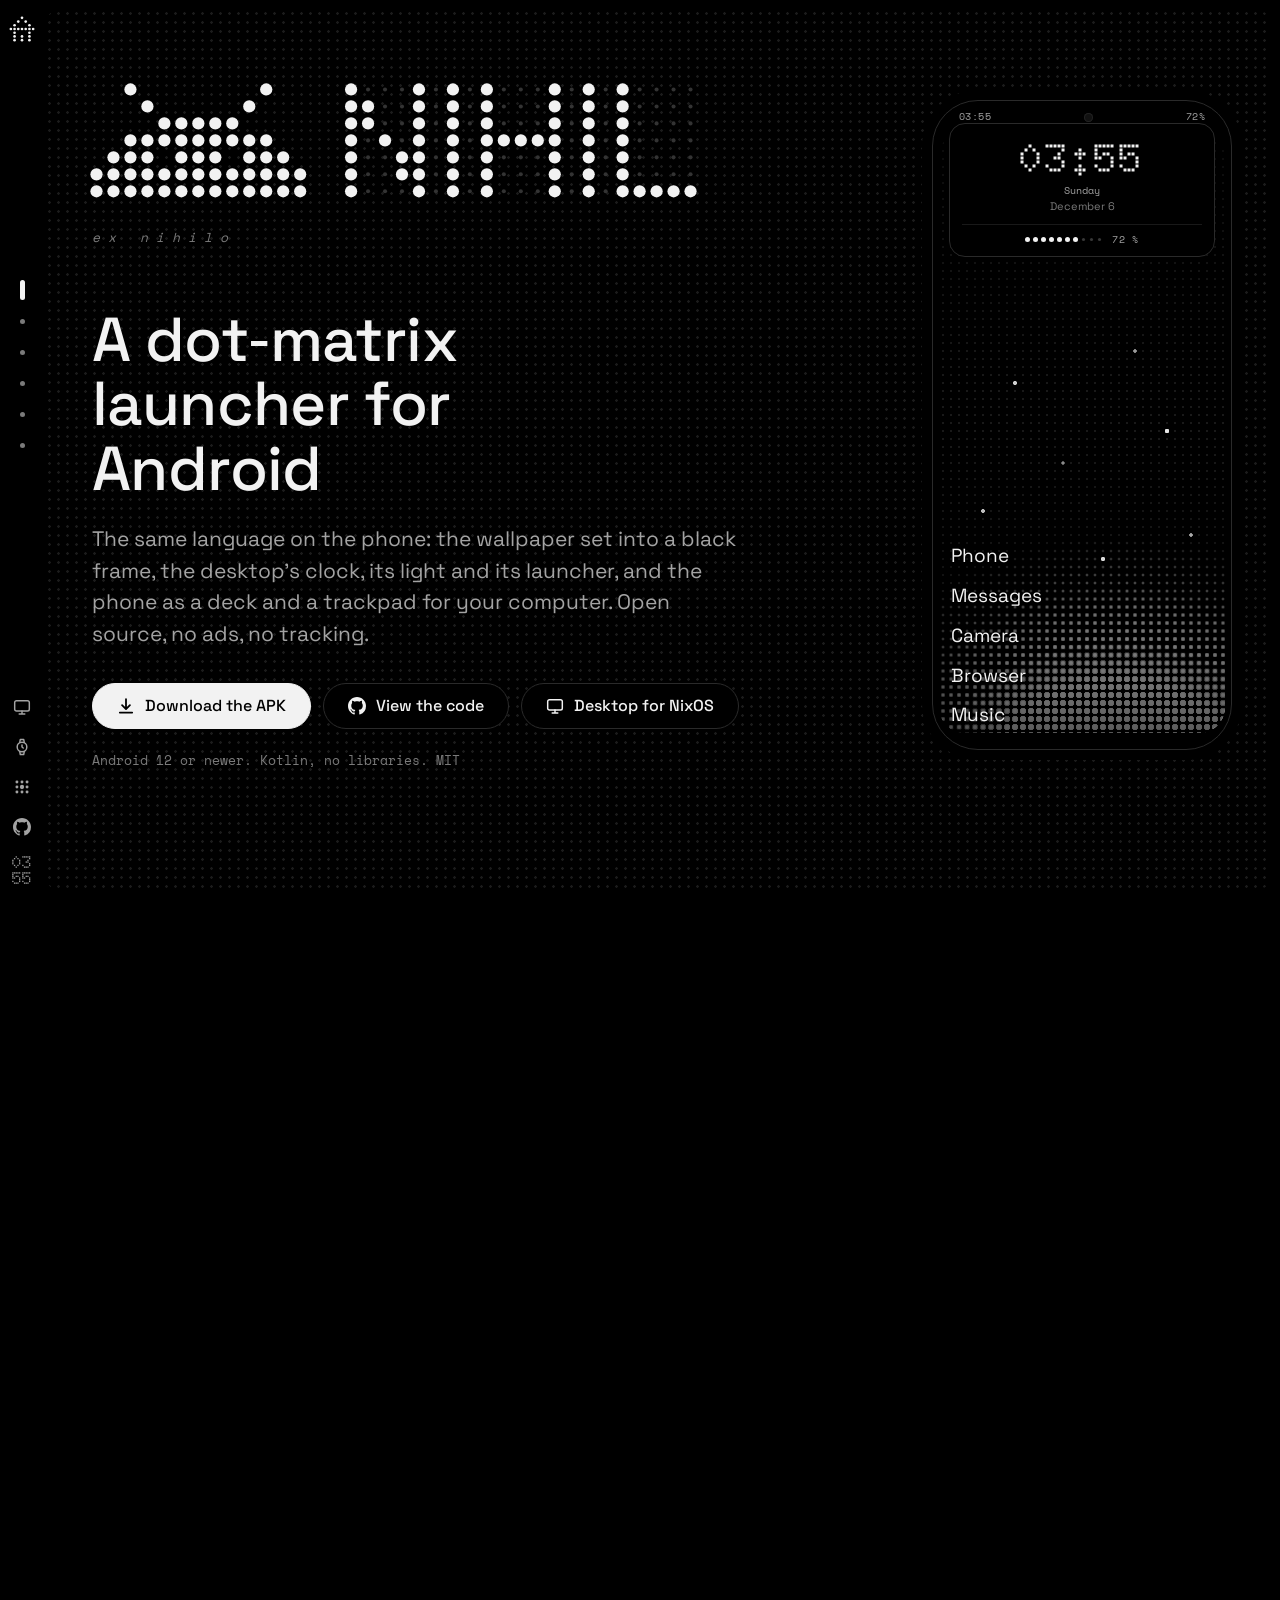
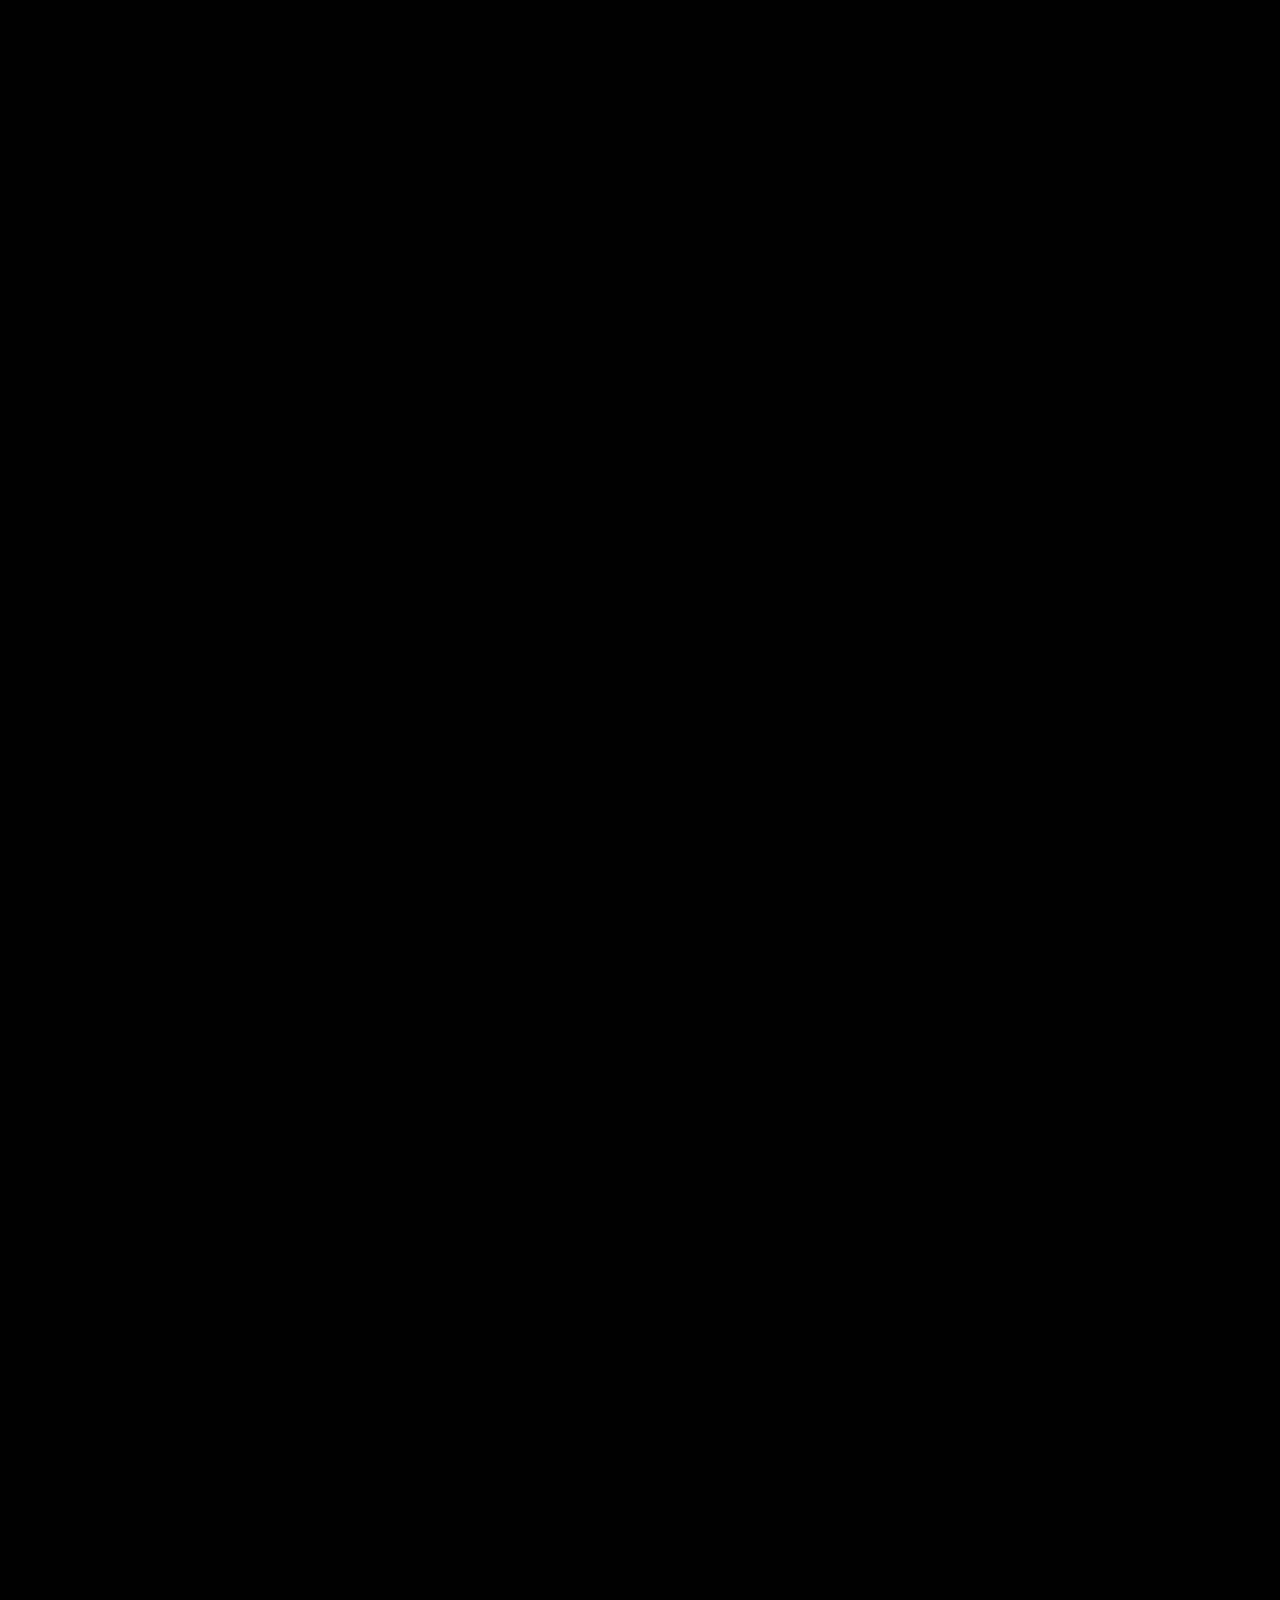
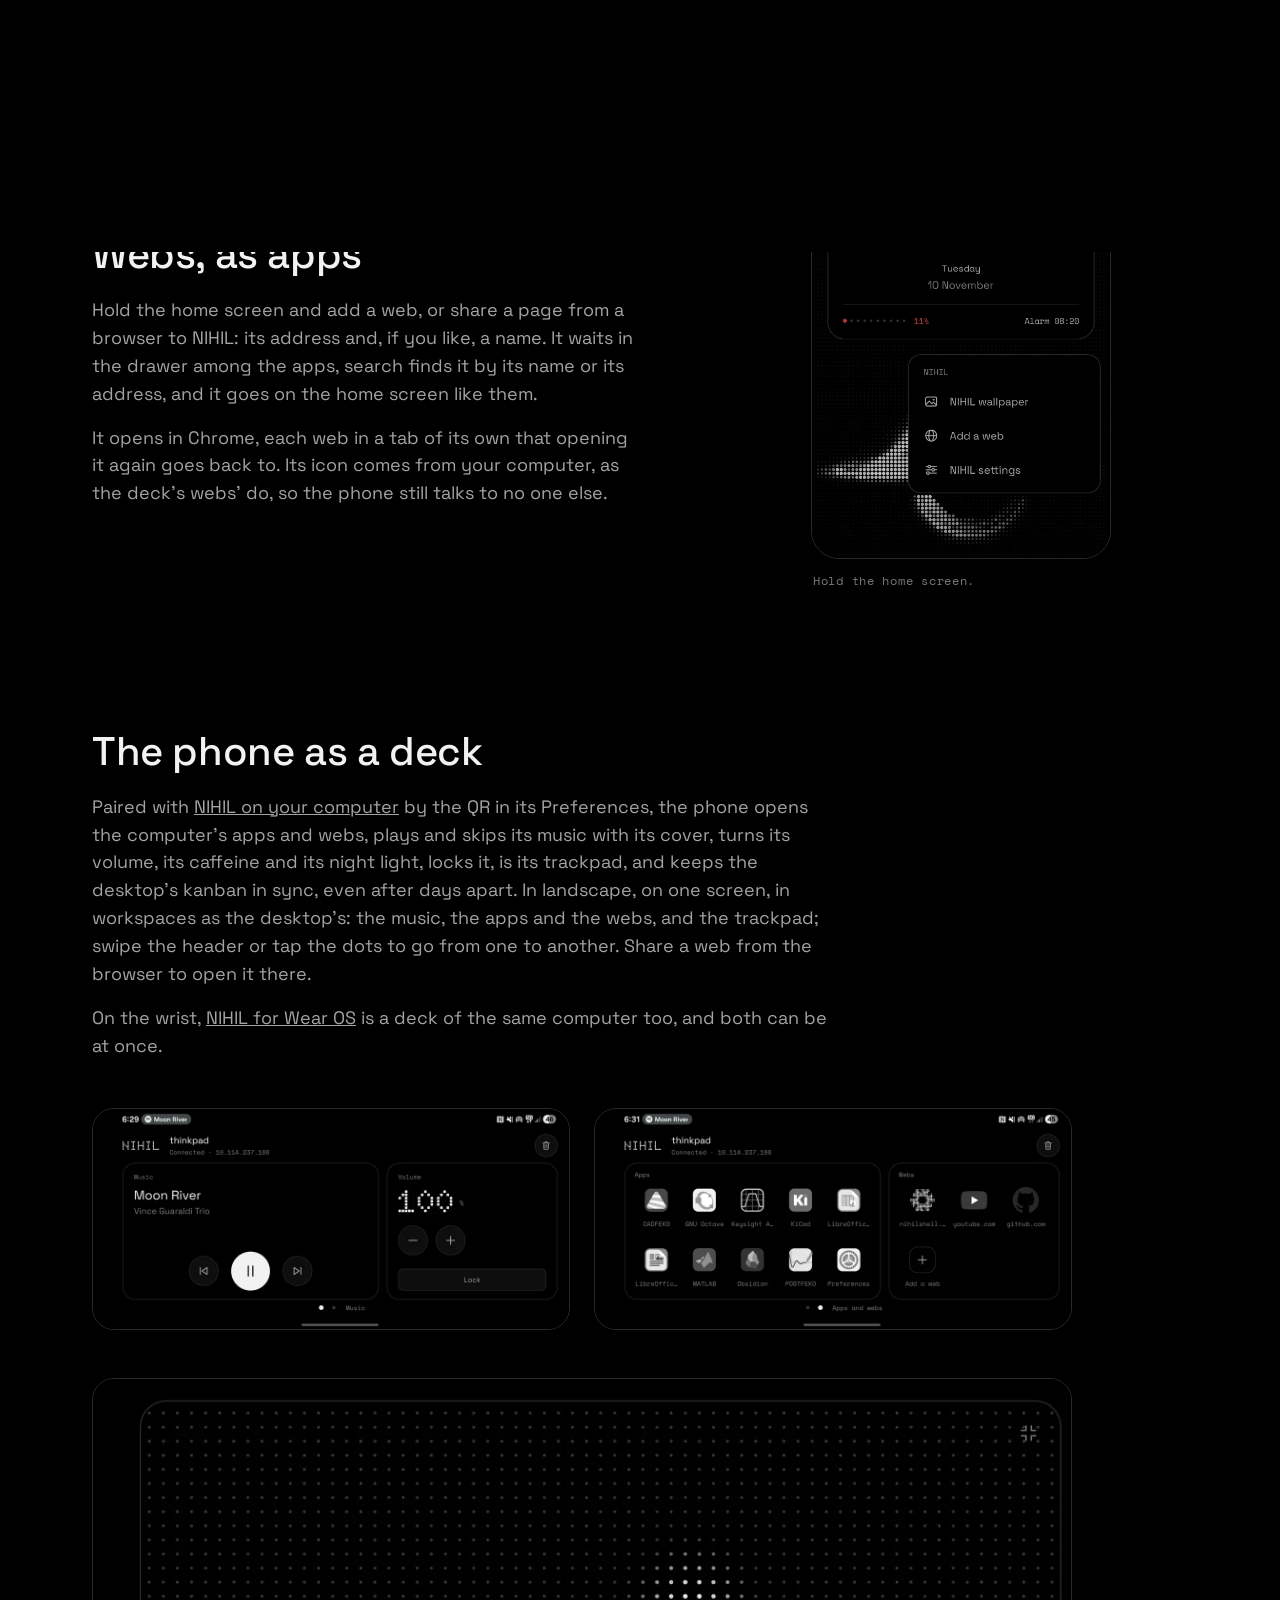
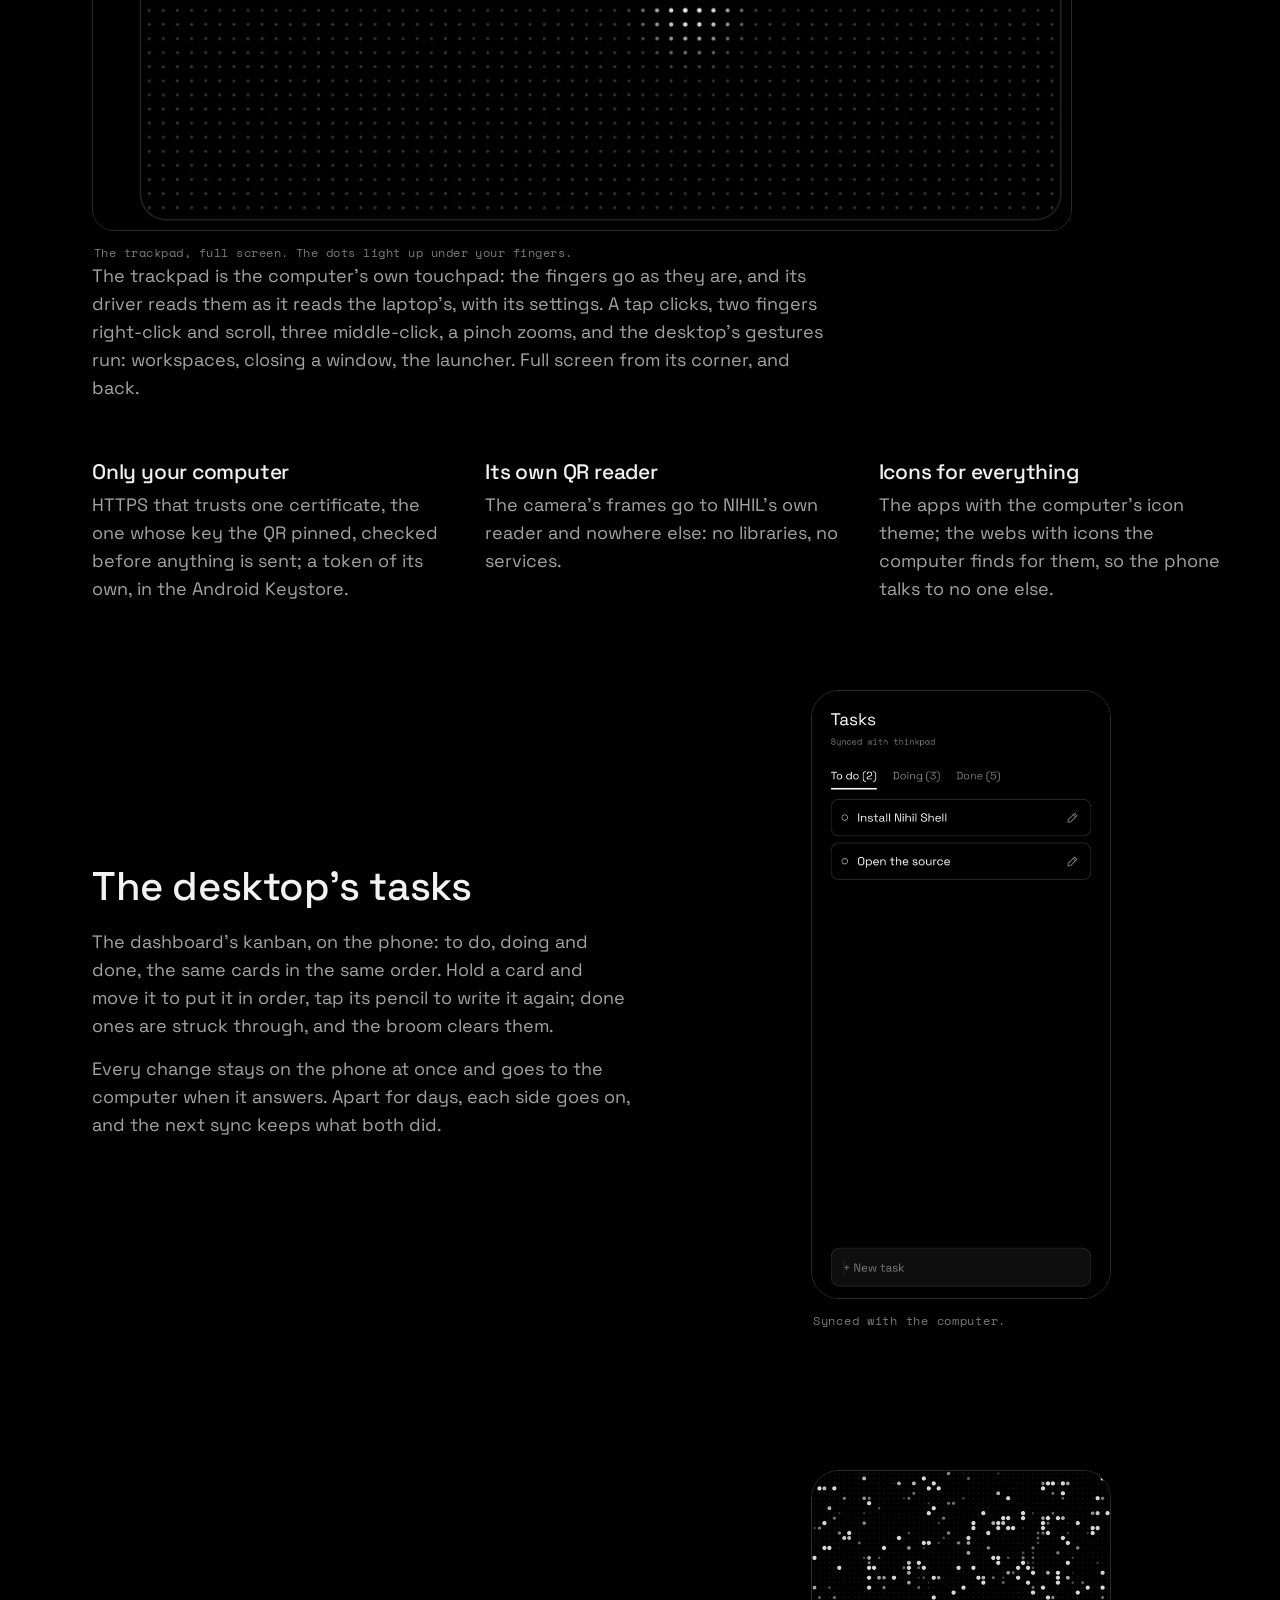
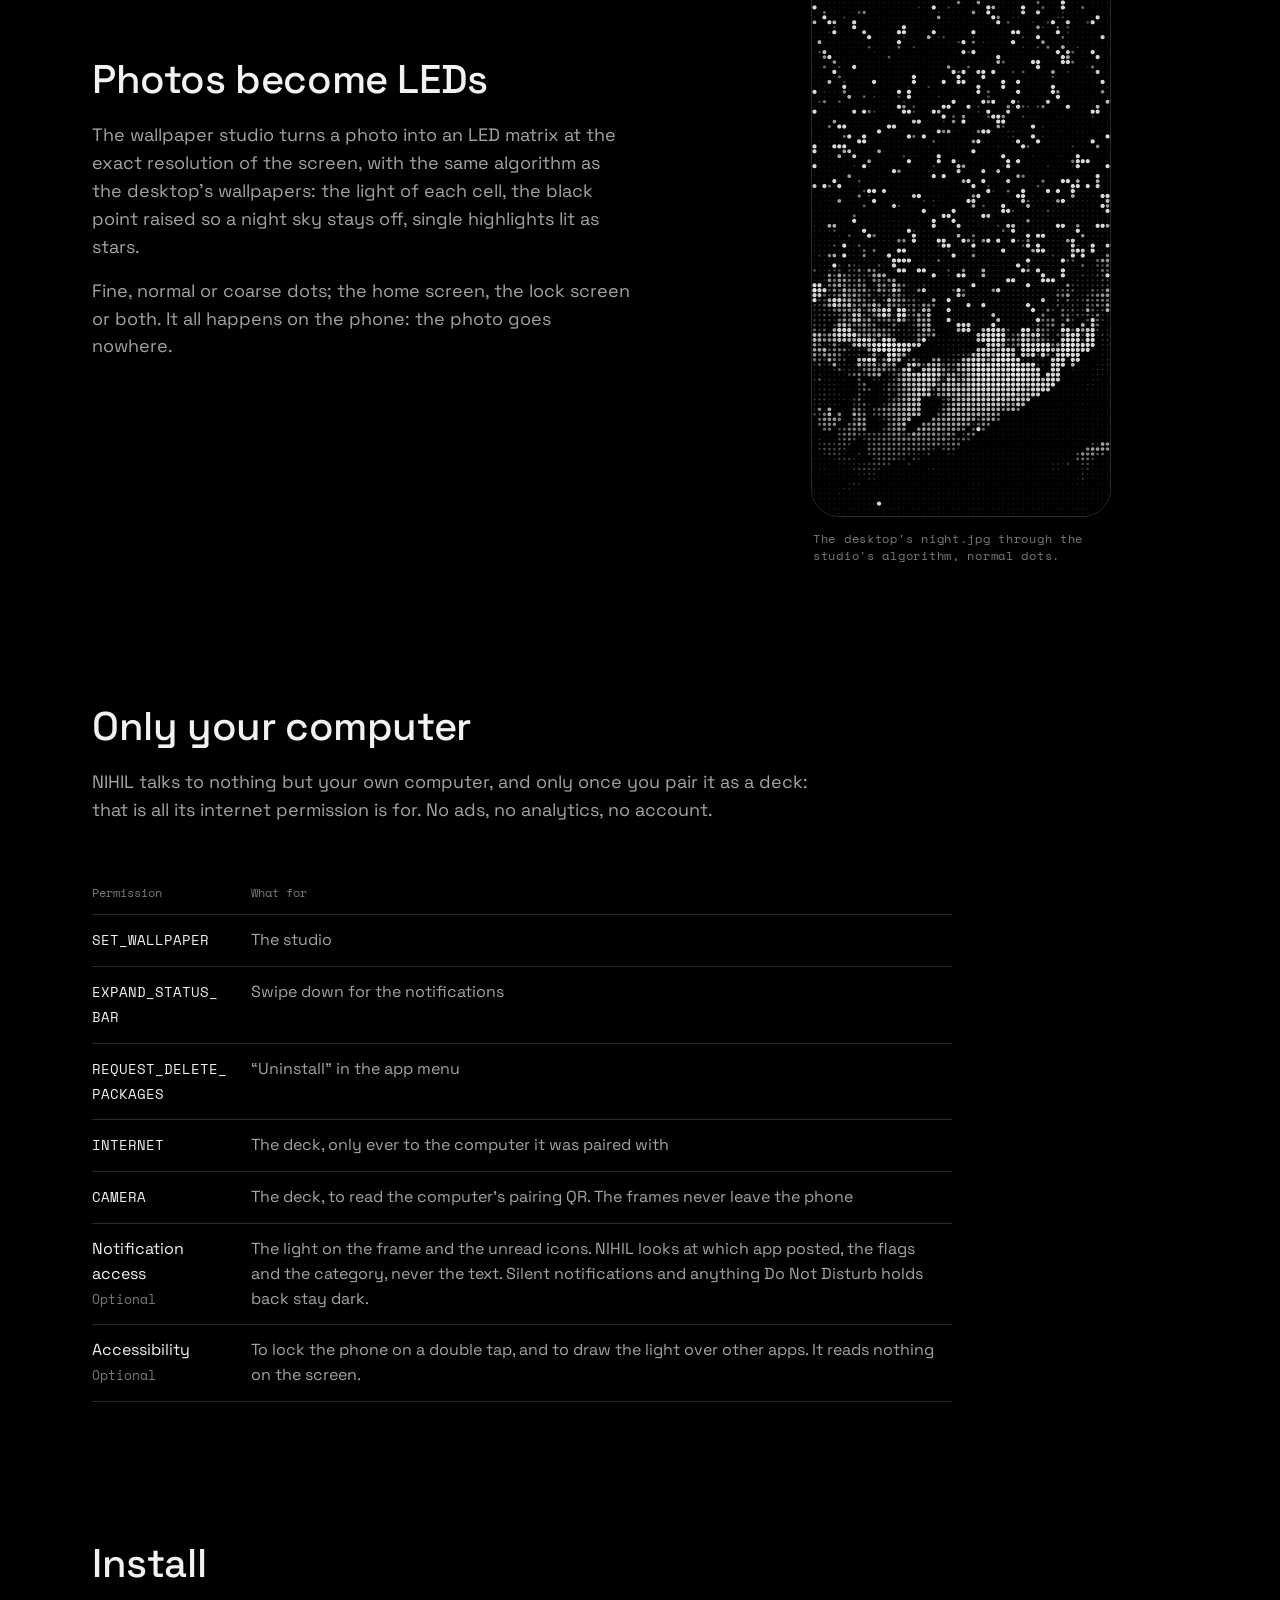
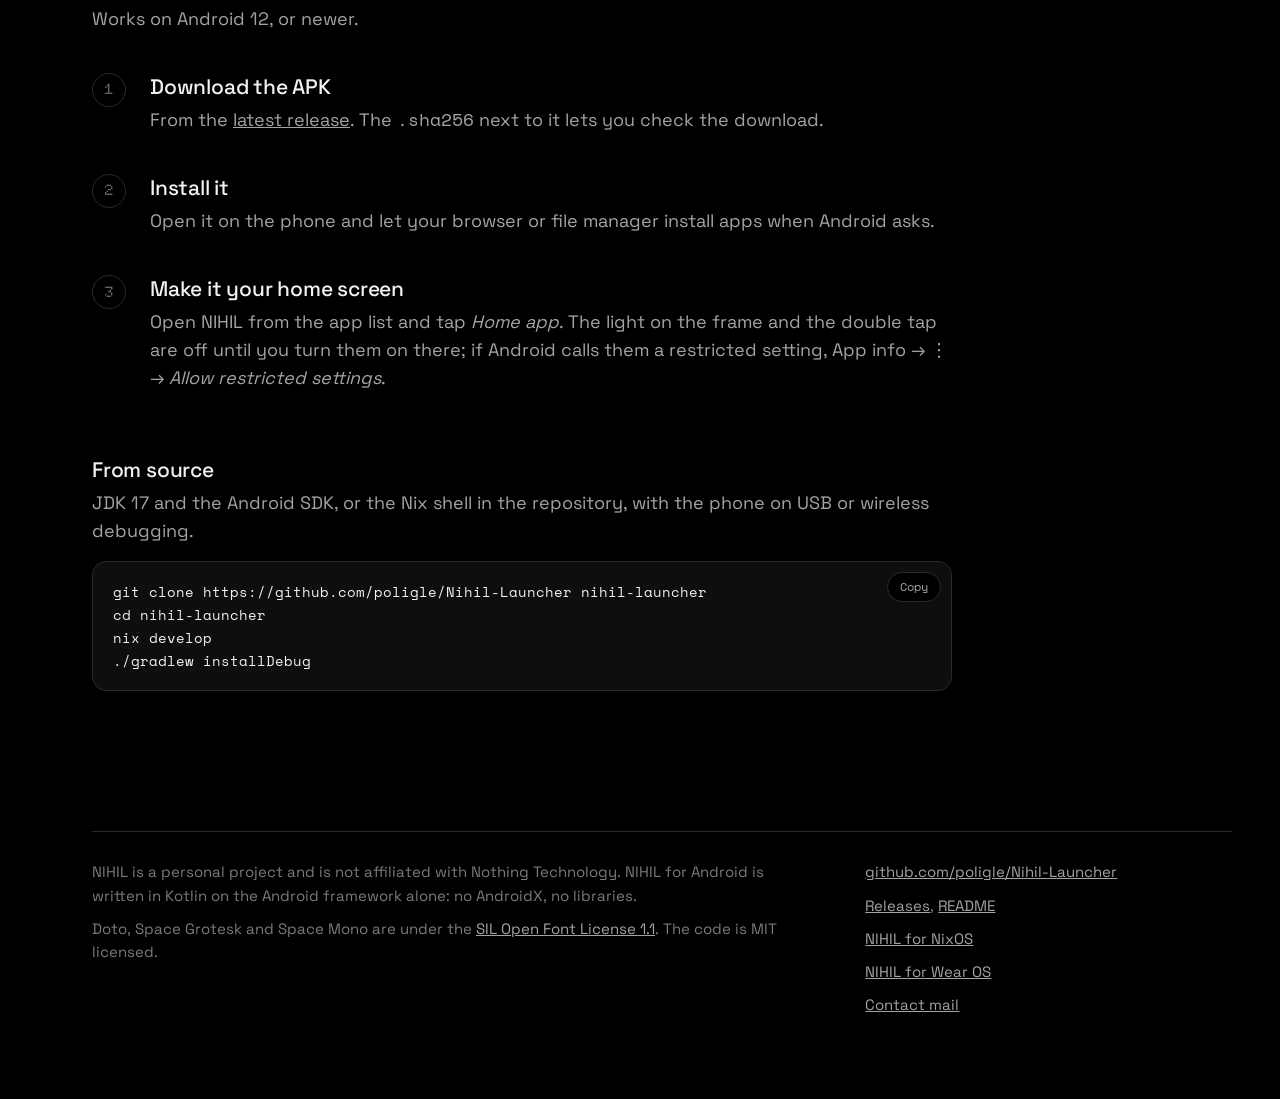
==== docs/android/index.html @ bf8c052a "Nihil wear update" ====
<!doctype html>
<html lang="en">
<head>
<meta charset="utf-8">
<meta name="viewport" content="width=device-width, initial-scale=1">
<title>NIHIL Launcher</title>
<meta name="description" content="The NIHIL language on the phone: the wallpaper set into a black frame, a clock made of LEDs, a drawer that grows out of the frame, and the phone as a deck and a trackpad for your computer. Open source, no ads, no tracking.">
<meta name="theme-color" content="#000000">
<meta name="color-scheme" content="dark">
<link rel="canonical" href="https://nihilshell.com/android/">
<link rel="icon" href="favicon.ico" sizes="48x48">
<link rel="icon" href="icon.svg" type="image/svg+xml">
<link rel="apple-touch-icon" href="apple-touch-icon.png">
<meta property="og:type" content="website">
<meta property="og:title" content="NIHIL for Android">
<meta property="og:description" content="A monochrome, dot-matrix launcher for Android.">
<meta property="og:url" content="https://nihilshell.com/android/">
<meta property="og:image" content="https://nihilshell.com/assets/og-android.png">
<meta property="og:image:width" content="1280">
<meta property="og:image:height" content="640">
<meta name="twitter:card" content="summary_large_image">
<link rel="preload" href="../assets/fonts/space-grotesk.woff" as="font" type="font/woff" crossorigin>
<style>
@font-face { font-family: "Space Grotesk"; src: url("../assets/fonts/space-grotesk.woff") format("woff"); font-weight: 300 700; font-display: swap; }
@font-face { font-family: "Space Mono"; src: url("../assets/fonts/space-mono-400.woff") format("woff"); font-weight: 400; font-display: swap; }
@font-face { font-family: "Space Mono"; src: url("../assets/fonts/space-mono-700.woff") format("woff"); font-weight: 700; font-display: swap; }
@font-face { font-family: "Doto"; src: url("../assets/fonts/doto-700.woff") format("woff"); font-weight: 700; font-display: swap; }

/* NIHIL tokens: the same as the desktop page */
:root {
  --void: #000000;
  --surface: #0E0E0E;
  --raised: #1A1A1A;
  --line: #2A2A2A;
  --off: #333333;
  --muted: #7A7A7A;
  --dim: #A3A3A3;
  --ink: #F2F2F2;
  --signal: #D71921;

  --sans: "Space Grotesk", system-ui, sans-serif;
  --mono: "Space Mono", ui-monospace, monospace;
  --dot: "Doto", "Space Mono", monospace;

  --t: 8px;
  --top: 8px;
  --left: 44px;
  --r: 20px;
  --pitch: 9px;
}

* { box-sizing: border-box; }
html { scroll-behavior: smooth; -webkit-text-size-adjust: 100%; }
body {
  margin: 0;
  color: var(--ink);
  font: 400 18px/1.55 var(--sans);
  background-color: var(--void);
  background-image: radial-gradient(circle at center, #1b1b1b 0 1.15px, transparent 1.5px);
  background-size: var(--pitch) var(--pitch);
  background-attachment: fixed;
}
::selection { background: var(--ink); color: var(--void); }
a { color: inherit; }
:focus-visible { outline: 2px solid var(--ink); outline-offset: 3px; border-radius: 6px; }
img { display: block; max-width: 100%; height: auto; }
code, kbd, pre { font-family: var(--mono); }
.sr-only { position: absolute; width: 1px; height: 1px; overflow: hidden; clip: rect(0 0 0 0); white-space: nowrap; }
.skip:focus { position: fixed; z-index: 70; top: 14px; left: 56px; width: auto; height: auto; clip: auto; padding: 8px 14px; border-radius: 999px; background: var(--ink); color: var(--void); text-decoration: none; }

/* ---------- frame, bar and Glyph light ---------- */
.frame {
  position: fixed; z-index: 40; pointer-events: none;
  top: var(--top); right: var(--t); bottom: var(--t); left: var(--left);
  border-radius: var(--r);
  box-shadow: 0 0 0 200vmax var(--void);
}
.glyph { position: fixed; inset: 0; z-index: 45; pointer-events: none; width: 100%; height: 100%; }
.glyph path { fill: none; stroke: var(--ink); stroke-width: 2.5; stroke-linecap: round; opacity: 0; filter: drop-shadow(0 0 3px rgba(242, 242, 242, 0.75)); }

.bar {
  position: fixed; z-index: 50; left: 0; top: 0; bottom: 0; width: var(--left);
  display: flex; flex-direction: column; align-items: center; justify-content: space-between;
  padding: 16px 0 14px;
}
.bar .mark { display: block; width: 26px; height: 26px; border-radius: 50%; }
.bar .mark svg { display: block; width: 26px; height: 26px; }
.leds { display: flex; flex-direction: column; align-items: center; gap: 9px; margin: 0; padding: 0; list-style: none; }
.leds a { position: relative; display: grid; place-items: center; width: 20px; height: 22px; }
.leds a::before { content: ""; width: 5px; height: 5px; border-radius: 3px; background: var(--muted); transition: height 240ms, background-color 240ms; }
.leds a[aria-current="true"]::before { height: 20px; background: var(--ink); }
.leds a:hover::before { background: var(--ink); }
.leds .tip {
  position: absolute; left: 30px; top: 50%; transform: translateY(-50%);
  padding: 3px 9px; border-radius: 999px; background: var(--raised); border: 1px solid var(--line);
  font: 400 11px/1.4 var(--mono); letter-spacing: 0.08em; color: var(--dim); white-space: nowrap;
  opacity: 0; pointer-events: none; transition: opacity 140ms;
}
.leds a:hover .tip, .leds a:focus-visible .tip { opacity: 1; }
.bar-end { display: flex; flex-direction: column; align-items: center; gap: 14px; }
.bar-end .gh { display: grid; place-items: center; width: 26px; height: 26px; color: var(--dim); }
.bar-end .gh:hover { color: var(--ink); }
.clock { font: 700 17px/0.95 var(--dot); color: var(--dim); text-align: center; letter-spacing: 0.02em; }
.clock[hidden] { display: none; }
.bar .word { display: none; }

/* ---------- layout ---------- */
main { padding: calc(var(--top) + 56px) calc(var(--t) + 40px) 0 calc(var(--left) + 48px); }
.wrap { max-width: 1180px; margin: 0 auto; }
section { scroll-margin-top: calc(var(--top) + 24px); padding: 0 0 140px; }
.prose { max-width: 62ch; }
h1, h2, h3 { font-weight: 500; margin: 0; letter-spacing: -0.01em; }
h1 { font-size: clamp(36px, 5.2vw, 62px); line-height: 1.04; max-width: 15ch; }
h2 { font-size: clamp(28px, 3.4vw, 40px); line-height: 1.12; margin-bottom: 18px; }
h3 { font-size: 21px; line-height: 1.3; margin-bottom: 6px; }
p { margin: 0 0 16px; }
.lede { color: var(--dim); font-size: 21px; line-height: 1.5; max-width: 50ch; margin-top: 22px; }
.quiet { color: var(--dim); }
.meta { font: 400 13px/1.5 var(--mono); color: var(--muted); }

/* ---------- hero ---------- */
.hero { padding-bottom: 120px; }
.hero-grid { display: grid; grid-template-columns: minmax(0, 1fr) auto; gap: 56px; align-items: center; }
.wordmark { width: min(628px, 100%); margin: 0 0 14px -4px; }
.wordmark svg, .wordmark img { display: block; width: 100%; height: auto; }
.motto { font: 400 13px/1 var(--mono); letter-spacing: 0.62em; color: var(--muted); margin: 0 0 64px; text-transform: lowercase; }
.actions { display: flex; flex-wrap: wrap; gap: 12px; margin: 34px 0 22px; }
.pill {
  display: inline-flex; align-items: center; gap: 10px; min-height: 46px; padding: 0 24px;
  border-radius: 999px; border: 1px solid var(--line); text-decoration: none;
  font: 500 16px/1 var(--sans); color: var(--ink); background: var(--void);
  transition: border-color 140ms, background-color 140ms;
}
.pill:hover { border-color: var(--muted); }
.pill.primary { background: var(--ink); color: var(--void); border-color: var(--ink); }
.pill.primary:hover { background: #ffffff; }
.pill svg { width: 18px; height: 18px; }
.shot { margin: 0; border-radius: 14px; overflow: hidden; border: 1px solid var(--line); background: var(--void); }

/* ---------- the phone, drawn by this page ---------- */
.phone {
  position: relative; width: min(300px, 78vw); aspect-ratio: 9 / 19.5;
  border-radius: 46px; background: var(--void); border: 1px solid var(--line);
  box-shadow: 0 0 0 10px var(--void);
}
.phone .status {
  position: absolute; top: 11px; left: 26px; right: 26px; display: flex; justify-content: space-between; align-items: center;
  font: 400 10px/1 var(--mono); color: var(--dim); letter-spacing: 0.04em;
}
.phone .status i { display: block; width: 9px; height: 9px; border-radius: 50%; background: #111; box-shadow: inset 0 0 0 1px #222; }
.phone .card {
  position: absolute; top: 30px; left: 6px; right: 6px; bottom: 16px; border-radius: 26px; overflow: hidden;
  background-color: var(--void);
  background-image: radial-gradient(circle, #191919 0 1.1px, transparent 1.5px);
  background-size: 8px 8px;
}
/* a dot-matrix wallpaper: LEDs that grow towards a bright horizon, a few stars */
.phone .card i, .phone .card::after { content: ""; position: absolute; inset: 0; }
.phone .card i { background-size: 8px 8px; }
.phone .card .l3 {
  background-image: radial-gradient(circle, rgba(242, 242, 242, 0.5) 0 1.3px, transparent 1.7px);
  -webkit-mask-image: radial-gradient(ellipse 125% 46% at 64% 104%, #000 0 55%, transparent 80%);
          mask-image: radial-gradient(ellipse 125% 46% at 64% 104%, #000 0 55%, transparent 80%);
}
.phone .card .l2 {
  background-image: radial-gradient(circle, rgba(242, 242, 242, 0.72) 0 2px, transparent 2.4px);
  -webkit-mask-image: radial-gradient(ellipse 100% 35% at 64% 104%, #000 0 55%, transparent 82%);
          mask-image: radial-gradient(ellipse 100% 35% at 64% 104%, #000 0 55%, transparent 82%);
}
.phone .card .l1 {
  background-image: radial-gradient(circle, rgba(242, 242, 242, 0.95) 0 2.9px, transparent 3.3px);
  -webkit-mask-image: radial-gradient(ellipse 72% 23% at 62% 104%, #000 0 55%, transparent 85%);
          mask-image: radial-gradient(ellipse 72% 23% at 62% 104%, #000 0 55%, transparent 85%);
}
.phone .card::after {
  background:
    radial-gradient(circle at 76px 252px, #cfcfcf 0 1.8px, transparent 2.3px),
    radial-gradient(circle at 196px 220px, #9a9a9a 0 1.5px, transparent 2px),
    radial-gradient(circle at 228px 300px, #e6e6e6 0 2px, transparent 2.5px),
    radial-gradient(circle at 124px 332px, #8a8a8a 0 1.4px, transparent 1.9px),
    radial-gradient(circle at 44px 380px, #bdbdbd 0 1.7px, transparent 2.2px),
    radial-gradient(circle at 252px 404px, #a8a8a8 0 1.5px, transparent 2px),
    radial-gradient(circle at 164px 428px, #dadada 0 1.9px, transparent 2.4px),
    linear-gradient(rgba(0, 0, 0, 0.55), transparent 44%, transparent 50%, rgba(0, 0, 0, 0.62));
}
.phone .home { position: absolute; z-index: 1; inset: 0; padding: 22px 16px 14px; display: flex; flex-direction: column; }
.ledclock { display: block; width: 78%; height: auto; border-radius: 8px; background: rgba(0, 0, 0, 0.82); }
.ledclock .off { fill: rgba(255, 255, 255, 0.18); }
.ledclock .on { fill: var(--ink); opacity: 0; transition: opacity 480ms cubic-bezier(0.2, 0, 0, 1); }
.ledclock .on.lit { opacity: 1; }
/* the desktop's clock widget: a black card with a hairline, the time in dots, the day and the date */
.pclock { width: 100%; box-sizing: border-box; padding: 14px 12px 12px; border-radius: 16px; background: var(--void); border: 1px solid var(--line); text-align: center; }
.ptime { margin: 0; font: 700 40px/1 var(--dot); color: var(--ink); letter-spacing: 0.02em; }
.pday { margin: 8px 0 0; font: 400 9.5px/1 var(--mono); color: var(--dim); }
.pdate { margin: 5px 0 0; font: 400 11px/1 var(--sans); color: var(--muted); }
.pbatt { display: flex; align-items: center; justify-content: center; gap: 3px; margin-top: 12px; padding-top: 10px; border-top: 1px solid rgba(42, 42, 42, 0.6); }
.pbatt i { width: 5px; height: 5px; border-radius: 50%; background: var(--ink); }
.pbatt i.o { transform: scale(0.62); background: rgba(255, 255, 255, 0.22); }
.pbatt span { margin-left: 7px; font: 400 9.5px/1 var(--mono); letter-spacing: 0.06em; color: var(--dim); }
.pfavs { margin: auto 0 0; padding: 0 0 0 2px; list-style: none; }
.pfavs li { font: 400 19px/2.1 var(--sans); color: var(--ink); text-shadow: 0 0 8px #000; }
.pglyph { position: absolute; z-index: 2; inset: 0; width: 100%; height: 100%; overflow: visible; pointer-events: none; }
.pglyph circle { fill: var(--ink); opacity: 0; }
.pglyph path { fill: none; stroke: none; }
.pglyph path.sweep { stroke: var(--ink); stroke-linecap: round; }
.deck-shots { display: grid; grid-template-columns: repeat(auto-fit, minmax(min(100%, 380px), 1fr)); gap: 24px; margin-top: 48px; max-width: 980px; }
.deck-shots figure { margin: 0; }
.deck-shots a { display: block; border-radius: 22px; overflow: hidden; border: 1px solid var(--line); background: var(--void); }
.deck-shots img { display: block; width: 100%; height: auto; }
.deck-shots .wide { grid-column: 1 / -1; }
.deck-shots figcaption { padding: 14px 2px 0; font: 400 12px/1.4 var(--mono); letter-spacing: 0.04em; color: var(--muted); }
#tasks { margin-top: 88px; }

/* ---------- screens ---------- */
.phones { display: grid; grid-template-columns: repeat(3, minmax(0, 1fr)); gap: 28px; margin-top: 48px; max-width: 980px; }
.phones figure { margin: 0; }
.phones a { display: block; border-radius: 28px; overflow: hidden; border: 1px solid var(--line); background: var(--void); }
.phones a:hover { border-color: var(--muted); }
.phones figcaption { padding: 14px 2px 0; font: 400 12px/1.4 var(--mono); letter-spacing: 0.04em; color: var(--muted); }

.rules { display: grid; grid-template-columns: repeat(3, minmax(0, 1fr)); gap: 40px; margin: 56px 0 0; }
.rules p { color: var(--dim); margin: 0; }

/* ---------- drawer ---------- */
.examples { display: grid; gap: 16px; margin: 36px 0 0; padding: 0; list-style: none; max-width: 860px; }
.examples li { display: grid; grid-template-columns: 132px minmax(0, 1fr); gap: 18px; align-items: baseline; color: var(--dim); }
.examples kbd { justify-self: start; }
.examples code { font-size: 15px; color: var(--ink); }
kbd {
  display: inline-block; padding: 5px 8px 4px; border-radius: 7px; border: 1px solid var(--line); background: var(--surface);
  font: 400 12px/1 var(--mono); color: var(--dim); letter-spacing: 0.04em;
}

/* ---------- studio ---------- */
.split { display: grid; grid-template-columns: minmax(0, 1fr) minmax(0, 1fr); gap: 56px; align-items: center; }
.studio-shot { justify-self: center; width: min(300px, 78vw); margin: 0; }
.studio-shot img { border-radius: 28px; border: 1px solid var(--line); }
.studio-shot figcaption { padding: 14px 2px 0; font: 400 12px/1.4 var(--mono); letter-spacing: 0.06em; color: var(--muted); }

/* ---------- code, steps, table ---------- */
.code {
  display: flex; align-items: flex-start; min-width: 0; margin: 12px 0 0; border-radius: 14px; border: 1px solid var(--line); background: var(--surface);
}
.code pre { flex: 1 1 auto; min-width: 0; margin: 0; padding: 18px 20px; overflow-x: auto; font-size: 14px; line-height: 1.65; color: var(--ink); }
.code .c { color: var(--muted); }
.copy {
  flex: none; margin: 10px 10px 0 0; appearance: none; cursor: pointer;
  border: 1px solid var(--line); background: var(--void); color: var(--dim); border-radius: 999px;
  min-height: 30px; padding: 0 12px; font: 400 12px/1 var(--mono);
}
.copy:hover { color: var(--ink); border-color: var(--muted); }
.steps { margin: 40px 0 0; padding: 0; list-style: none; counter-reset: step; display: grid; grid-template-columns: minmax(0, 1fr); gap: 40px; max-width: 860px; }
.steps > li { counter-increment: step; display: grid; grid-template-columns: 44px minmax(0, 1fr); gap: 0 14px; min-width: 0; }
.steps > li::before {
  content: counter(step); grid-row: span 3; width: 32px; height: 32px; border-radius: 50%;
  border: 1px solid var(--line); display: grid; place-items: center; font: 700 15px/1 var(--dot); color: var(--dim);
}
.steps p { color: var(--dim); margin: 0; }
.table { margin-top: 48px; max-width: 860px; }
table { width: 100%; border-collapse: collapse; font-size: 16px; }
th, td { text-align: left; vertical-align: top; padding: 13px 14px 13px 0; border-bottom: 1px solid var(--line); }
th { font: 400 12px/1.4 var(--mono); color: var(--muted); font-weight: 400; }
td code { font-size: 14px; color: var(--ink); white-space: nowrap; }
td { color: var(--dim); }
td.what { color: var(--ink); }
.note { margin-top: 28px; color: var(--muted); font-size: 15px; max-width: 70ch; }
.source { margin-top: 64px; max-width: 860px; }

/* ---------- footer ---------- */
/* the same side padding as main, so the frame and the bar never cover it */
footer { padding: 0 calc(var(--t) + 40px) 72px calc(var(--left) + 48px); color: var(--muted); font-size: 15px; }
footer .wrap { border-top: 1px solid var(--line); padding-top: 28px; display: grid; grid-template-columns: minmax(0, 2fr) minmax(0, 1fr); gap: 40px; }
footer p { margin: 0 0 10px; max-width: 70ch; }
footer a { color: var(--dim); }
footer a:hover { color: var(--ink); }

/* ---------- narrow screens: the bar moves to the top ---------- */
@media (max-width: 860px) {
  :root { --t: 6px; --top: 52px; --left: 6px; --r: 16px; }
  .bar { right: 0; bottom: auto; width: auto; height: var(--top); flex-direction: row; padding: 0 16px; }
  .bar .leds, .bar .clock { display: none; }
  .bar-start { display: flex; align-items: center; gap: 12px; text-decoration: none; }
  .bar .word { display: block; font: 400 13px/1 var(--mono); letter-spacing: 0.4em; color: var(--dim); }
  .bar-end { flex-direction: row; }
  main { padding: calc(var(--top) + 36px) calc(var(--t) + 16px) 0 calc(var(--left) + 16px); }
  section { padding-bottom: 96px; }
  .hero-grid, .rules, .split, footer .wrap { grid-template-columns: minmax(0, 1fr); }
  .hero-grid { gap: 48px; }
  .phone { justify-self: center; }
  .rules { gap: 28px; }
  .motto { margin-bottom: 44px; letter-spacing: 0.45em; }
  .phones { gap: 12px; }
  .phones a { border-radius: 16px; }
  .phones figcaption { font-size: 10px; letter-spacing: 0.04em; }
  .examples li { grid-template-columns: minmax(0, 1fr); gap: 8px; }
  .split { gap: 32px; }
  .steps > li { grid-template-columns: 40px minmax(0, 1fr); }
  td code { white-space: normal; }
  footer { padding: 0 calc(var(--t) + 16px) 48px calc(var(--left) + 16px); }
}

@media (prefers-reduced-motion: reduce) {
  html { scroll-behavior: auto; }
  .leds a::before, .ledclock .on { transition: none; }
}
</style>
</head>
<body>
<a class="sr-only skip" href="#title">Skip to content</a>

<div class="frame" aria-hidden="true"></div>
<svg class="glyph" aria-hidden="true"><path id="glyph-path" d=""/></svg>

<header class="bar">
  <a class="bar-start" href="#top" aria-label="NIHIL for Android, back to the top">
    <span class="mark">
      <svg viewBox="0 0 70 70" aria-hidden="true"><g fill="#F2F2F2"><circle cx="35" cy="5" r="3.6"/><circle cx="25" cy="15" r="3.6"/><circle cx="45" cy="15" r="3.6"/><circle cx="15" cy="25" r="3.6"/><circle cx="55" cy="25" r="3.6"/><circle cx="5" cy="35" r="3.6"/><circle cx="15" cy="35" r="3.6"/><circle cx="25" cy="35" r="3.6"/><circle cx="35" cy="35" r="3.6"/><circle cx="45" cy="35" r="3.6"/><circle cx="55" cy="35" r="3.6"/><circle cx="65" cy="35" r="3.6"/><circle cx="15" cy="45" r="3.6"/><circle cx="55" cy="45" r="3.6"/><circle cx="15" cy="55" r="3.6"/><circle cx="35" cy="55" r="3.6"/><circle cx="55" cy="55" r="3.6"/><circle cx="15" cy="65" r="3.6"/><circle cx="35" cy="65" r="3.6"/><circle cx="55" cy="65" r="3.6"/></g></svg>
    </span>
    <span class="word" aria-hidden="true">NIHIL</span>
  </a>
  <nav aria-label="Sections">
    <ul class="leds">
      <li><a href="#top" aria-current="true"><span class="tip">Overview</span></a></li>
      <li><a href="#screen"><span class="tip">Screen</span></a></li>
      <li><a href="#drawer"><span class="tip">Drawer</span></a></li>
      <li><a href="#studio"><span class="tip">Studio</span></a></li>
      <li><a href="#privacy"><span class="tip">Privacy</span></a></li>
      <li><a href="#install"><span class="tip">Install</span></a></li>
    </ul>
  </nav>
  <div class="bar-end">
    <a class="gh" href="../" aria-label="NIHIL for NixOS" title="NIHIL for NixOS">
      <svg viewBox="0 0 16 16" width="18" height="18" fill="none" stroke="currentColor" stroke-width="1.3" stroke-linecap="round" aria-hidden="true"><rect x="1.5" y="2.5" width="13" height="9" rx="1.6"/><path d="M5.5 14.2h5M8 11.6v2.6"/></svg>
    </a>
    <a class="gh" href="../wear/" aria-label="NIHIL for Wear OS" title="NIHIL for Wear OS">
      <svg viewBox="0 0 16 16" width="18" height="18" fill="none" stroke="currentColor" stroke-width="1.3" stroke-linecap="round" stroke-linejoin="round" aria-hidden="true"><circle cx="8" cy="8" r="4.3"/><path d="M6 3.9 6.5 1.3h3L10 3.9M6 12.1l.5 2.6h3l.5-2.6M8 6.3V8l1.1.9"/></svg>
    </a>
    <a class="gh" href="../studio/" aria-label="Wallpaper studio" title="Wallpaper studio">
      <svg viewBox="0 0 16 16" width="18" height="18" fill="currentColor" aria-hidden="true"><circle cx="3.5" cy="3.5" r="1.3"/><circle cx="8" cy="3.5" r="1.3"/><circle cx="12.5" cy="3.5" r="1.3"/><circle cx="3.5" cy="8" r="1.3"/><circle cx="8" cy="8" r="1.9"/><circle cx="12.5" cy="8" r="1.3"/><circle cx="3.5" cy="12.5" r="1.3"/><circle cx="8" cy="12.5" r="1.3"/><circle cx="12.5" cy="12.5" r="1.3"/></svg>
    </a>
    <a class="gh" href="https://github.com/poligle/Nihil-Launcher" aria-label="Source code on GitHub" title="Source code on GitHub">
      <svg viewBox="0 0 16 16" width="18" height="18" fill="currentColor" aria-hidden="true"><path d="M8 0C3.58 0 0 3.58 0 8c0 3.54 2.29 6.53 5.47 7.59.4.07.55-.17.55-.38 0-.19-.01-.82-.01-1.49-2.01.37-2.53-.49-2.69-.94-.09-.23-.48-.94-.82-1.13-.28-.15-.68-.52-.01-.53.63-.01 1.08.58 1.23.82.72 1.21 1.87.87 2.33.66.07-.52.28-.87.51-1.07-1.78-.2-3.64-.89-3.64-3.95 0-.87.31-1.59.82-2.15-.08-.2-.36-1.02.08-2.12 0 0 .67-.21 2.2.82.64-.18 1.32-.27 2-.27.68 0 1.36.09 2 .27 1.53-1.04 2.2-.82 2.2-.82.44 1.1.16 1.92.08 2.12.51.56.82 1.27.82 2.15 0 3.07-1.87 3.75-3.65 3.95.29.25.54.73.54 1.48 0 1.07-.01 1.93-.01 2.2 0 .21.15.46.55.38A8.013 8.013 0 0016 8c0-4.42-3.58-8-8-8z"/></svg>
    </a>
    <div class="clock" hidden aria-hidden="true"><span id="hh">00</span><br><span id="mm">00</span></div>
  </div>
</header>

<main id="top">
  <div class="wrap">

    <section class="hero" aria-labelledby="title">
      <div class="hero-grid">
        <div>
          <div class="wordmark" id="wordmark"><img src="nihil-logo-dark.svg" alt="NIHIL" width="370" height="90"></div>
          <p class="motto"><i>ex nihilo</i></p>
          <h1 id="title">A dot&#8209;matrix launcher for Android</h1>
        <p class="lede">The same language on the phone: the wallpaper set into a black frame, the desktop's clock, its light and its launcher, and the phone as a deck and a trackpad for your computer. Open source, no ads, no tracking.</p>
          <div class="actions">
            <a class="pill primary" href="https://github.com/poligle/Nihil-Launcher/releases/latest">
              <svg viewBox="0 0 16 16" fill="none" stroke="currentColor" stroke-width="1.6" stroke-linecap="round" stroke-linejoin="round" aria-hidden="true"><path d="M8 2v8.5M4.5 7.2 8 10.7l3.5-3.5M2.5 13.8h11"/></svg>
              Download the APK
            </a>
            <a class="pill" href="https://github.com/poligle/Nihil-Launcher">
              <svg viewBox="0 0 16 16" fill="currentColor" aria-hidden="true"><path d="M8 0C3.58 0 0 3.58 0 8c0 3.54 2.29 6.53 5.47 7.59.4.07.55-.17.55-.38 0-.19-.01-.82-.01-1.49-2.01.37-2.53-.49-2.69-.94-.09-.23-.48-.94-.82-1.13-.28-.15-.68-.52-.01-.53.63-.01 1.08.58 1.23.82.72 1.21 1.87.87 2.33.66.07-.52.28-.87.51-1.07-1.78-.2-3.64-.89-3.64-3.95 0-.87.31-1.59.82-2.15-.08-.2-.36-1.02.08-2.12 0 0 .67-.21 2.2.82.64-.18 1.32-.27 2-.27.68 0 1.36.09 2 .27 1.53-1.04 2.2-.82 2.2-.82.44 1.1.16 1.92.08 2.12.51.56.82 1.27.82 2.15 0 3.07-1.87 3.75-3.65 3.95.29.25.54.73.54 1.48 0 1.07-.01 1.93-.01 2.2 0 .21.15.46.55.38A8.013 8.013 0 0016 8c0-4.42-3.58-8-8-8z"/></svg>
              View the code
            </a>
            <a class="pill" href="../">
              <svg viewBox="0 0 16 16" fill="none" stroke="currentColor" stroke-width="1.3" stroke-linecap="round" aria-hidden="true"><rect x="1.5" y="2.5" width="13" height="9" rx="1.6"/><path d="M5.5 14.2h5M8 11.6v2.6"/></svg>
              Desktop for NixOS
            </a>
          </div>
          <p class="meta">Android 12 or newer. Kotlin, no libraries. MIT</p>
        </div>

        <div class="phone" id="phone" role="img" aria-label="Drawing of the NIHIL home screen: a black card with the time in dots, the day, the date and the battery as ten LEDs, and the favourites at the bottom, over a dot-matrix wallpaper.">
          <div class="status" aria-hidden="true"><span id="p-time">00:00</span><i></i><span>72%</span></div>
          <div class="card" aria-hidden="true"><i class="l3"></i><i class="l2"></i><i class="l1"></i></div>
          <div class="home" aria-hidden="true">
            <div class="pclock">
              <p class="ptime" id="p-big">00:00</p>
              <p class="pday" id="p-day">&nbsp;</p>
              <p class="pdate" id="p-date">&nbsp;</p>
              <div class="pbatt"><i></i><i></i><i></i><i></i><i></i><i></i><i></i><i class="o"></i><i class="o"></i><i class="o"></i><span>72 %</span></div>
            </div>
            <ul class="pfavs"><li>Phone</li><li>Messages</li><li>Camera</li><li>Browser</li><li>Music</li></ul>
          </div>
          <svg class="pglyph" id="pglyph" aria-hidden="true"></svg>
        </div>
      </div>
    </section>

    <section id="screen" aria-labelledby="screen-title">
      <div class="prose">
        <h2 id="screen-title">The frame grows</h2>
        <p class="quiet">The screen is black and the wallpaper is a rounded card set into it: the desktop's frame, on a phone. The status bar and the gesture bar sit on the frame. Swipe up and the card's bottom edge follows your finger until everything is frame.</p>
      </div>

      <div class="phones" id="phones">
        <figure data-optional>
          <a href="../assets/screens/android-home.webp"><img src="../assets/screens/android-home.webp" width="1080" height="2340" decoding="async" alt="NIHIL's home screen: the clock's card with the time in dots, the day, the date, the battery LEDs, the next alarm and unread apps, and the favourites over a dot-matrix night sky."></a>
          <figcaption>Home</figcaption>
        </figure>
        <figure data-optional>
          <a href="../assets/screens/android-drawer.webp"><img src="../assets/screens/android-drawer.webp" width="1080" height="2340" decoding="async" alt="The drawer: the apps in a monochrome grid, the first result raised and in colour, the search field at the bottom with how many apps there are, and the keys for actions and the calculator."></a>
          <figcaption>Drawer</figcaption>
        </figure>
        <figure data-optional>
          <a href="../assets/screens/android-settings.webp"><img src="../assets/screens/android-settings.webp" width="1080" height="2340" decoding="async" alt="Settings as the desktop's Preferences: NIHIL in dots, a heading for each section, each setting with its name on the left and its toggle on the right."></a>
          <figcaption>Settings</figcaption>
        </figure>
      </div>

      <div class="rules">
        <div>
          <h3>The desktop's clock</h3>
          <p>A black card with the time in dots, the day and the date; under a hairline, the battery as ten LEDs, the next alarm and the apps with something unread.</p>
        </div>
        <div>
          <h3>Red only to interrupt</h3>
          <p>The battery is ten LEDs. They turn red at 15&nbsp;% when it isn't charging; a call or an alarm is the only other red on the screen.</p>
        </div>
        <div>
          <h3>Light on the frame</h3>
          <p>With notification access, the desktop's light runs once round the card for every notification, twice and in red for a call or an alarm, and climbs from the bottom when the charger goes in. With the accessibility service, round the screen's own corners over any app. Tap the phone above.</p>
        </div>
      </div>
    </section>

    <section id="drawer" aria-labelledby="drawer-title">
      <div class="prose">
        <h2 id="drawer-title">One field</h2>
        <p class="quiet">Apps, actions and sums share a single search, at the bottom by your thumb, over the apps in a monochrome grid as the desktop's launcher. Accents and case don't matter, package names count, and <kbd>enter</kbd> runs the first result, raised and in colour.</p>
      </div>
      <ul class="examples">
        <li><kbd>camara</kbd><span>finds Cámara; <code>settings</code> finds Ajustes, by its package name.</span></li>
        <li><kbd>yout</kbd><span>finds a web you keep on the phone, by its name or its address.</span></li>
        <li><kbd>&gt;</kbd><span>lists the actions: torch, the Wi&#8209;Fi and sound panels, Bluetooth, battery, alarms, lock, the wallpaper studio and the settings. They also turn up in normal search: <code>lin</code> is the torch.</span></li>
        <li><kbd>=</kbd><span>is a calculator near the desktop's qalc: percentages (<code>200 + 15%</code>), units (<code>10 km to mi</code>, <code>100 °F a °C</code>), hex and binary, and calculus: <code>diff(x^2)</code>, <code>integrate(x^2; 0; 3)</code>, <code>solve(x^2 = 4)</code>. Enter copies the result.</span></li>
        <li><kbd>10 km to mi</kbd><span>converts without the <code>=</code>, as a sum is worked out.</span></li>
        <li><kbd>No match</kbd><span>offers a web search, in your own browser.</span></li>
      </ul>

      <div class="table">
        <h3>Gestures</h3>
        <table>
          <thead><tr><th scope="col">On the home screen</th><th scope="col">Does</th></tr></thead>
          <tbody>
            <tr><td class="what">Swipe up</td><td>The drawer, following your finger</td></tr>
            <tr><td class="what">Swipe down</td><td>The notification shade</td></tr>
            <tr><td class="what">Double tap</td><td>Locks the phone (optional)</td></tr>
            <tr><td class="what">Hold empty space</td><td>The wallpaper studio, a new web and the settings</td></tr>
            <tr><td class="what">Hold an app</td><td>Its shortcuts; add to home, move, hide, info, uninstall</td></tr>
            <tr><td class="what">Hold a web</td><td>Add to home, move, write it again with the pencil, remove</td></tr>
          </tbody>
        </table>
      </div>
    </section>

    <section id="webs" aria-labelledby="webs-title">
      <div class="split">
        <div class="prose">
          <h2 id="webs-title">Webs, as apps</h2>
          <p class="quiet">Hold the home screen and add a web, or share a page from a browser to NIHIL: its address and, if you like, a name. It waits in the drawer among the apps, search finds it by its name or its address, and it goes on the home screen like them.</p>
          <p class="quiet">It opens in Chrome, each web in a tab of its own that opening it again goes back to. Its icon comes from your computer, as the deck's webs' do, so the phone still talks to no one else.</p>
        </div>
        <figure class="studio-shot">
          <img src="../assets/screens/android-menu.webp" width="1080" height="1415" loading="lazy" alt="The home screen held: over the clock's card, the menu with NIHIL wallpaper, Add a web and NIHIL settings, each with its icon.">
          <figcaption>Hold the home screen.</figcaption>
        </figure>
      </div>
    </section>

    <section id="deck" aria-labelledby="deck-title">
      <div class="prose">
        <h2 id="deck-title">The phone as a deck</h2>
        <p class="quiet">Paired with <a href="../#deck">NIHIL on your computer</a> by the QR in its Preferences, the phone opens the computer's apps and webs, plays and skips its music with its cover, turns its volume, its caffeine and its night light, locks it, is its trackpad, and keeps the desktop's kanban in sync, even after days apart. In landscape, on one screen, in workspaces as the desktop's: the music, the apps and the webs, and the trackpad; swipe the header or tap the dots to go from one to another. Share a web from the browser to open it there.</p>
        <p class="quiet">On the wrist, <a href="../wear/">NIHIL for Wear OS</a> is a deck of the same computer too, and both can be at once.</p>
      </div>
      <div class="deck-shots" id="deck-shots">
        <figure data-optional>
          <a href="../assets/screens/android-deck-music.webp"><img src="../assets/screens/small/android-deck-music-1000.webp" srcset="../assets/screens/small/android-deck-music-1000.webp 1000w, ../assets/screens/android-deck-music.webp 2340w" sizes="(max-width: 900px) 100vw, 480px" width="2340" height="1080" loading="lazy" alt="The deck in landscape, its first workspace: what plays on the computer with its keys, and the volume in dots with the lock beside it."></a>
        </figure>
        <figure data-optional>
          <a href="../assets/screens/android-deck-apps.webp"><img src="../assets/screens/small/android-deck-apps-1000.webp" srcset="../assets/screens/small/android-deck-apps-1000.webp 1000w, ../assets/screens/android-deck-apps.webp 2340w" sizes="(max-width: 900px) 100vw, 480px" width="2340" height="1080" loading="lazy" alt="The deck's second workspace: the computer's apps with their icons, and the webs kept on the phone with their favicons."></a>
        </figure>
      </div>
      <div class="deck-shots">
        <figure class="wide">
          <a href="../assets/screens/android-deck-trackpad.webp"><img src="../assets/screens/small/android-deck-trackpad-1000.webp" srcset="../assets/screens/small/android-deck-trackpad-1000.webp 1000w, ../assets/screens/android-deck-trackpad.webp 2340w" sizes="(max-width: 900px) 100vw, 980px" width="2340" height="1080" loading="lazy" alt="The deck's trackpad full screen: a field of dim dots from edge to edge, lit white around a finger, and the key to leave full screen in its corner."></a>
          <figcaption>The trackpad, full screen. The dots light up under your fingers.</figcaption>
        </figure>
      </div>
      <div class="prose">
        <p class="quiet">The trackpad is the computer's own touchpad: the fingers go as they are, and its driver reads them as it reads the laptop's, with its settings. A tap clicks, two fingers right-click and scroll, three middle-click, a pinch zooms, and the desktop's gestures run: workspaces, closing a window, the launcher. Full screen from its corner, and back.</p>
      </div>
      <div class="rules">
        <div>
          <h3>Only your computer</h3>
          <p>HTTPS that trusts one certificate, the one whose key the QR pinned, checked before anything is sent; a token of its own, in the Android Keystore.</p>
        </div>
        <div>
          <h3>Its own QR reader</h3>
          <p>The camera's frames go to NIHIL's own reader and nowhere else: no libraries, no services.</p>
        </div>
        <div>
          <h3>Icons for everything</h3>
          <p>The apps with the computer's icon theme; the webs with icons the computer finds for them, so the phone talks to no one else.</p>
        </div>
      </div>

      <div class="split" id="tasks">
        <div class="prose">
          <h2>The desktop's tasks</h2>
          <p class="quiet">The dashboard's kanban, on the phone: to do, doing and done, the same cards in the same order. Hold a card and move it to put it in order, tap its pencil to write it again; done ones are struck through, and the broom clears them.</p>
          <p class="quiet">Every change stays on the phone at once and goes to the computer when it answers. Apart for days, each side goes on, and the next sync keeps what both did.</p>
        </div>
        <figure class="studio-shot">
          <img src="../assets/screens/android-tasks.webp" width="1080" height="2198" loading="lazy" alt="Tasks on the phone, synced with the computer: To do, Doing and Done as tabs with how many cards each has, two cards to do with a pencil each, and the field for a new task at the bottom.">
          <figcaption>Synced with the computer.</figcaption>
        </figure>
      </div>
    </section>

    <section id="studio" aria-labelledby="studio-title">
      <div class="split">
        <div class="prose">
          <h2 id="studio-title">Photos become LEDs</h2>
          <p class="quiet">The wallpaper studio turns a photo into an LED matrix at the exact resolution of the screen, with the same algorithm as the desktop's wallpapers: the light of each cell, the black point raised so a night sky stays off, single highlights lit as stars.</p>
          <p class="quiet">Fine, normal or coarse dots; the home screen, the lock screen or both. It all happens on the phone: the photo goes nowhere.</p>
        </div>
        <figure class="studio-shot">
          <img src="../assets/screens/android-studio-night.webp" width="540" height="1170" loading="lazy" alt="A photo of a night sky over snowy mountains as a phone wallpaper made of LEDs: stars as single dots, the mountains as fields of grey and white dots.">
          <figcaption>The desktop's night.jpg through the studio's algorithm, normal dots.</figcaption>
        </figure>
      </div>
    </section>

    <section id="privacy" aria-labelledby="privacy-title">
      <div class="prose">
        <h2 id="privacy-title">Only your computer</h2>
        <p class="quiet">NIHIL talks to nothing but your own computer, and only once you pair it as a deck: that is all its internet permission is for. No ads, no analytics, no account.</p>
      </div>
      <div class="table">
        <table>
          <thead><tr><th scope="col">Permission</th><th scope="col">What for</th></tr></thead>
          <tbody>
            <tr><td><code>SET_<wbr>WALLPAPER</code></td><td>The studio</td></tr>
            <tr><td><code>EXPAND_<wbr>STATUS_<wbr>BAR</code></td><td>Swipe down for the notifications</td></tr>
            <tr><td><code>REQUEST_<wbr>DELETE_<wbr>PACKAGES</code></td><td>“Uninstall” in the app menu</td></tr>
            <tr><td><code>INTERNET</code></td><td>The deck, only ever to the computer it was paired with</td></tr>
            <tr><td><code>CAMERA</code></td><td>The deck, to read the computer's pairing QR. The frames never leave the phone</td></tr>
            <tr><td class="what">Notification access<br><span class="meta">Optional</span></td><td>The light on the frame and the unread icons. NIHIL looks at which app posted, the flags and the category, never the text. Silent notifications and anything Do Not Disturb holds back stay dark.</td></tr>
            <tr><td class="what">Accessibility<br><span class="meta">Optional</span></td><td>To lock the phone on a double tap, and to draw the light over other apps. It reads nothing on the screen.</td></tr>
          </tbody>
        </table>
      </div>
    </section>

    <section id="install" aria-labelledby="install-title">
      <div class="prose">
        <h2 id="install-title">Install</h2>
        <p class="quiet">Works on Android 12, or newer.</p>
      </div>
      <ol class="steps">
        <li>
          <h3>Download the APK</h3>
          <p>From the <a href="https://github.com/poligle/Nihil-Launcher/releases/latest">latest release</a>. The <code>.sha256</code> next to it lets you check the download.</p>
        </li>
        <li>
          <h3>Install it</h3>
          <p>Open it on the phone and let your browser or file manager install apps when Android asks.</p>
        </li>
        <li>
          <h3>Make it your home screen</h3>
          <p>Open NIHIL from the app list and tap <em>Home app</em>. The light on the frame and the double tap are off until you turn them on there; if Android calls them a restricted setting, App info → ⋮ → <em>Allow restricted settings</em>.</p>
        </li>
      </ol>

      <div class="source">
        <h3>From source</h3>
        <p class="quiet">JDK 17 and the Android SDK, or the Nix shell in the repository, with the phone on USB or wireless debugging.</p>
        <div class="code"><pre><code>git clone https://github.com/poligle/Nihil-Launcher nihil-launcher
cd nihil-launcher
nix develop
./gradlew installDebug</code></pre></div>
        </div>
    </section>

  </div>
</main>

<footer>
  <div class="wrap">
    <div>
      <p>NIHIL is a personal project and is not affiliated with Nothing Technology. NIHIL for Android is written in Kotlin on the Android framework alone: no AndroidX, no libraries.</p>
      <p>Doto, Space Grotesk and Space Mono are under the <a href="../assets/fonts/OFL.txt">SIL Open Font License 1.1</a>. The code is MIT licensed.</p>
    </div>
    <div>
      <p><a href="https://github.com/poligle/Nihil-Launcher">github.com/poligle/Nihil-Launcher</a></p>
      <p><a href="https://github.com/poligle/Nihil-Launcher/releases">Releases</a>, <a href="https://github.com/poligle/Nihil-Launcher#readme">README</a></p>
      <p><a href="../">NIHIL for NixOS</a></p>
      <p><a href="../wear/">NIHIL for Wear OS</a></p>
      <p><a href="mailto:dev@nihilshell.com">Contact mail</a></p>
    </div>
  </div>
</footer>

<script>
(() => {
  const reduce = matchMedia("(prefers-reduced-motion: reduce)").matches;
  const NS = "http://www.w3.org/2000/svg";

  // ---- Glyph light around the page's frame, as on the desktop page
  const path = document.getElementById("glyph-path");
  function frameMetrics() {
    const css = getComputedStyle(document.documentElement);
    const px = name => parseFloat(css.getPropertyValue(name));
    return { t: px("--t"), top: px("--top"), left: px("--left"), r: px("--r") };
  }
  function layoutGlyph() {
    const m = frameMetrics(), w = innerWidth, h = innerHeight;
    const x0 = m.left, y0 = m.top, x1 = w - m.t, y1 = h - m.t, r = m.r;
    path.setAttribute("d",
      `M ${x1 - r} ${y0} A ${r} ${r} 0 0 1 ${x1} ${y0 + r} L ${x1} ${y1 - r} A ${r} ${r} 0 0 1 ${x1 - r} ${y1} ` +
      `L ${x0 + r} ${y1} A ${r} ${r} 0 0 1 ${x0} ${y1 - r} L ${x0} ${y0 + r} A ${r} ${r} 0 0 1 ${x0 + r} ${y0} Z`);
  }
  function glyph() {
    if (reduce || !path.animate) return;
    const length = path.getTotalLength();
    const segment = Math.min(360, length * 0.16);
    path.style.strokeDasharray = `${segment} ${length}`;
    path.animate([
      { strokeDashoffset: 0, opacity: 0 },
      { opacity: 1, offset: 0.12 },
      { opacity: 1, offset: 0.82 },
      { strokeDashoffset: -(length - segment), opacity: 0 }
    ], { duration: 1500, easing: "cubic-bezier(0.45, 0, 0.25, 1)" });
  }
  layoutGlyph();
  addEventListener("resize", layoutGlyph);

  // ---- The phone: its LED clock uses the launcher's 5 x 7 digits (core/LedFont.kt)
  const DIGITS = [
    [".###.", "#...#", "#...#", "#...#", "#...#", "#...#", ".###."],
    ["..#..", ".##..", "..#..", "..#..", "..#..", "..#..", ".###."],
    [".###.", "#...#", "....#", "...#.", "..#..", ".#...", "#####"],
    [".###.", "#...#", "....#", "..##.", "....#", "#...#", ".###."],
    ["...#.", "..##.", ".#.#.", "#..#.", "#####", "...#.", "...#."],
    ["#####", "#....", "####.", "....#", "....#", "#...#", ".###."],
    ["..##.", ".#...", "#....", "####.", "#...#", "#...#", ".###."],
    ["#####", "....#", "...#.", "..#..", ".#...", ".#...", ".#..."],
    [".###.", "#...#", "#...#", ".###.", "#...#", "#...#", ".###."],
    [".###.", "#...#", "#...#", ".####", "....#", "...#.", ".##.."]
  ];
  const COLS = 25, ROWS = 7, SLOTS = [0, 6, 12, 14, 20];
  function matrix(time) {
    const out = new Array(COLS * ROWS).fill(0);
    const s = time.padStart(5).slice(-5);
    for (let slot = 0; slot < 5; slot++) {
      const c = s[slot], x0 = SLOTS[slot];
      if (slot === 2) {
        if (c === ":") { out[2 * COLS + x0] = 1; out[4 * COLS + x0] = 1; }
        continue;
      }
      if (c < "0" || c > "9") continue;
      const g = DIGITS[c.charCodeAt(0) - 48];
      for (let r = 0; r < ROWS; r++) for (let dx = 0; dx < 5; dx++) if (g[r][dx] === "#") out[r * COLS + x0 + dx] = 1;
    }
    return out;
  }
  const pad = n => String(n).padStart(2, "0");
  function phoneTick() {
    const d = new Date();
    const time = `${pad(d.getHours())}:${pad(d.getMinutes())}`;
    const locale = navigator.language || "en";
    document.getElementById("p-time").textContent = time;
    document.getElementById("p-big").textContent = time;
    document.getElementById("p-day").textContent =
      new Intl.DateTimeFormat(locale, { weekday: "long" }).format(d).replace(/^./, c => c.toUpperCase());
    document.getElementById("p-date").textContent = new Intl.DateTimeFormat(locale, { day: "numeric", month: "long" }).format(d);
  }

  // ---- The phone's Glyph light, as the desktop's: a segment with its glow that runs once
  // round the card, clockwise from the top-right corner
  const pglyph = document.getElementById("pglyph");
  const phone = document.getElementById("phone");
  let sweep = [];
  let ringLength = 0;
  function layoutPhoneGlyph() {
    pglyph.replaceChildren();
    sweep = [];
    const w = phone.clientWidth, h = phone.clientHeight;
    if (!w || !h) return;
    pglyph.setAttribute("viewBox", `0 0 ${w} ${h}`);
    const x0 = 6, y0 = 30, x1 = w - 6, y1 = h - 16, r = 26;
    const d = `M ${x1 - r} ${y0} A ${r} ${r} 0 0 1 ${x1} ${y0 + r} L ${x1} ${y1 - r} A ${r} ${r} 0 0 1 ${x1 - r} ${y1} ` +
      `L ${x0 + r} ${y1} A ${r} ${r} 0 0 1 ${x0} ${y1 - r} L ${x0} ${y0 + r} A ${r} ${r} 0 0 1 ${x0 + r} ${y0} Z`;
    for (const [width, alpha] of [[7, 0.22], [2, 1]]) {
      const p = document.createElementNS(NS, "path");
      p.setAttribute("d", d);
      p.setAttribute("class", "sweep");
      p.style.strokeWidth = width;
      p.style.opacity = 0;
      p.dataset.alpha = alpha;
      pglyph.append(p);
      sweep.push(p);
    }
    ringLength = sweep[0].getTotalLength();
  }
  function phoneGlyph() {
    if (reduce || !sweep.length || !sweep[0].animate) return;
    const segment = Math.max(18, ringLength * 0.0325);
    for (const p of sweep) {
      p.style.strokeDasharray = `${segment} ${ringLength + segment}`;
      p.animate([{ strokeDashoffset: segment, opacity: p.dataset.alpha }, { strokeDashoffset: -ringLength, opacity: p.dataset.alpha }],
        { duration: 1100, easing: "cubic-bezier(0.65, 0, 0.35, 1)" });
    }
  }
  layoutPhoneGlyph();
  let resizing;
  addEventListener("resize", () => { clearTimeout(resizing); resizing = setTimeout(layoutPhoneGlyph, 150); });

  // The clock switches on, then the light runs round the phone.
  if (reduce) phoneTick();
  else setTimeout(phoneTick, 250);
  setInterval(phoneTick, 15000);
  setTimeout(phoneGlyph, 1400);
  phone.addEventListener("click", phoneGlyph);

  // ---- The wordmark lights up from nothing: the robot from the bottom up, then the letters
  const mark = document.getElementById("wordmark");
  fetch("nihil-logo-dark.svg").then(r => r.ok ? r.text() : Promise.reject()).then(text => {
    const doc = new DOMParser().parseFromString(text, "image/svg+xml");
    const svg = doc.documentElement;
    if (svg.nodeName !== "svg") return;
    svg.setAttribute("role", "img");
    svg.setAttribute("aria-label", "NIHIL");
    svg.removeAttribute("width");
    svg.removeAttribute("height");
    mark.replaceChildren(document.importNode(svg, true));
    if (reduce) { glyph(); return; }
    const live = mark.querySelector("svg");
    const ink = [...live.querySelectorAll('g[fill="#F2F2F2"] circle')];
    const markWidth = +live.getAttribute("data-mark") || live.viewBox.baseVal.height;
    const x = c => +c.getAttribute("cx");
    const y = c => +c.getAttribute("cy");
    const robot = ink.filter(c => x(c) < markWidth);
    const letters = ink.filter(c => x(c) >= markWidth);
    robot.sort((a, b) => (y(b) - y(a)) || (Math.abs(x(a) - markWidth / 2) - Math.abs(x(b) - markWidth / 2)));
    const on = (el, delay) => el.animate([{ opacity: 0.08 }, { opacity: 1 }], { duration: 180, delay, fill: "backwards", easing: "ease-out" });
    const step = 1000 / Math.max(1, robot.length);
    robot.forEach((c, i) => on(c, 120 + i * step));
    const done = 120 + robot.length * step;
    letters.forEach(c => on(c, done + 220 + (x(c) - markWidth) * 2.2));
    setTimeout(glyph, done + 520);
  }).catch(() => setTimeout(glyph, 300));

  // ---- Screenshots appear once they are in assets/screens; until then the gallery hides
  const gallery = document.getElementById("phones");
  function drop(figure) {
    figure.remove();
    if (!gallery.querySelector("figure")) {
      gallery.remove();
      document.getElementById("shots-note")?.remove();
    }
  }
  const deckShots = document.getElementById("deck-shots");
  deckShots?.querySelectorAll("figure[data-optional]").forEach(figure => {
    const img = figure.querySelector("img");
    const gone = () => { figure.remove(); if (!deckShots.querySelector("figure")) deckShots.remove(); };
    if (img.complete && img.naturalWidth === 0) gone();
    else img.addEventListener("error", gone);
  });
  gallery.querySelectorAll("figure[data-optional]").forEach(figure => {
    const img = figure.querySelector("img");
    if (img.complete && img.naturalWidth === 0) drop(figure);
    else img.addEventListener("error", () => drop(figure));
  });

  // ---- Copy buttons; each copy sends the light around the frame and the phone
  document.querySelectorAll(".code").forEach(block => {
    if (!navigator.clipboard) return;
    const button = document.createElement("button");
    button.type = "button";
    button.className = "copy";
    button.textContent = "Copy";
    button.addEventListener("click", () => {
      navigator.clipboard.writeText(block.querySelector("code").innerText).then(() => {
        button.textContent = "Copied";
        glyph();
        phoneGlyph();
        setTimeout(() => { button.textContent = "Copy"; }, 1600);
      });
    });
    block.append(button);
  });

  // ---- Section LEDs follow the scroll
  const navLeds = [...document.querySelectorAll(".leds a")];
  const targets = navLeds.map(a => document.querySelector(a.getAttribute("href") === "#top" ? ".hero" : a.getAttribute("href")));
  const seen = new Map();
  const observer = new IntersectionObserver(entries => {
    entries.forEach(e => seen.set(e.target, e.intersectionRatio));
    let best = 0, bestRatio = -1;
    targets.forEach((t, i) => { const v = seen.get(t) ?? 0; if (v > bestRatio) { bestRatio = v; best = i; } });
    navLeds.forEach((a, i) => a.setAttribute("aria-current", String(i === best)));
  }, { threshold: [0, 0.15, 0.3, 0.5, 0.75, 1] });
  targets.forEach(t => t && observer.observe(t));

  // ---- The bar clock, in the visitor's time
  const clock = document.querySelector(".clock");
  function tick() {
    const d = new Date();
    document.getElementById("hh").textContent = pad(d.getHours());
    document.getElementById("mm").textContent = pad(d.getMinutes());
  }
  tick();
  clock.hidden = false;
  setInterval(tick, 15000);
})();
</script>
</body>
</html>
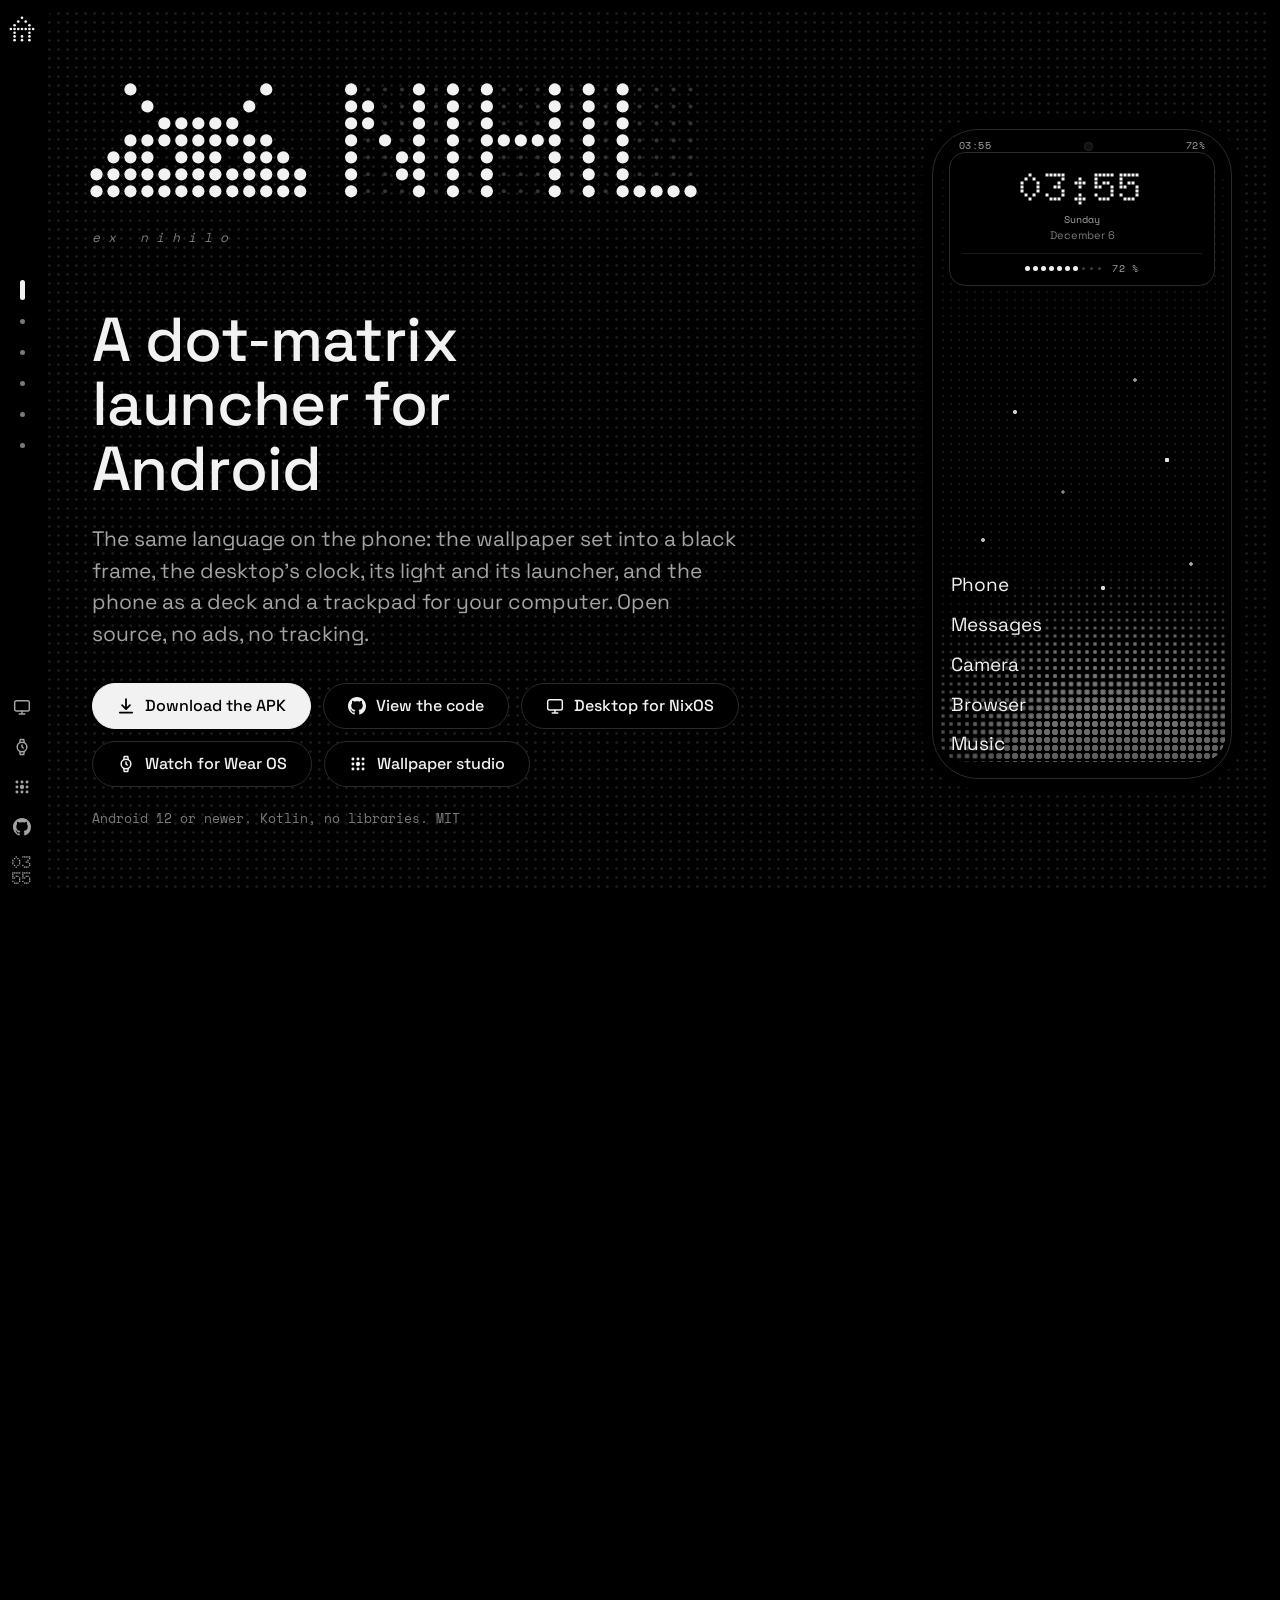
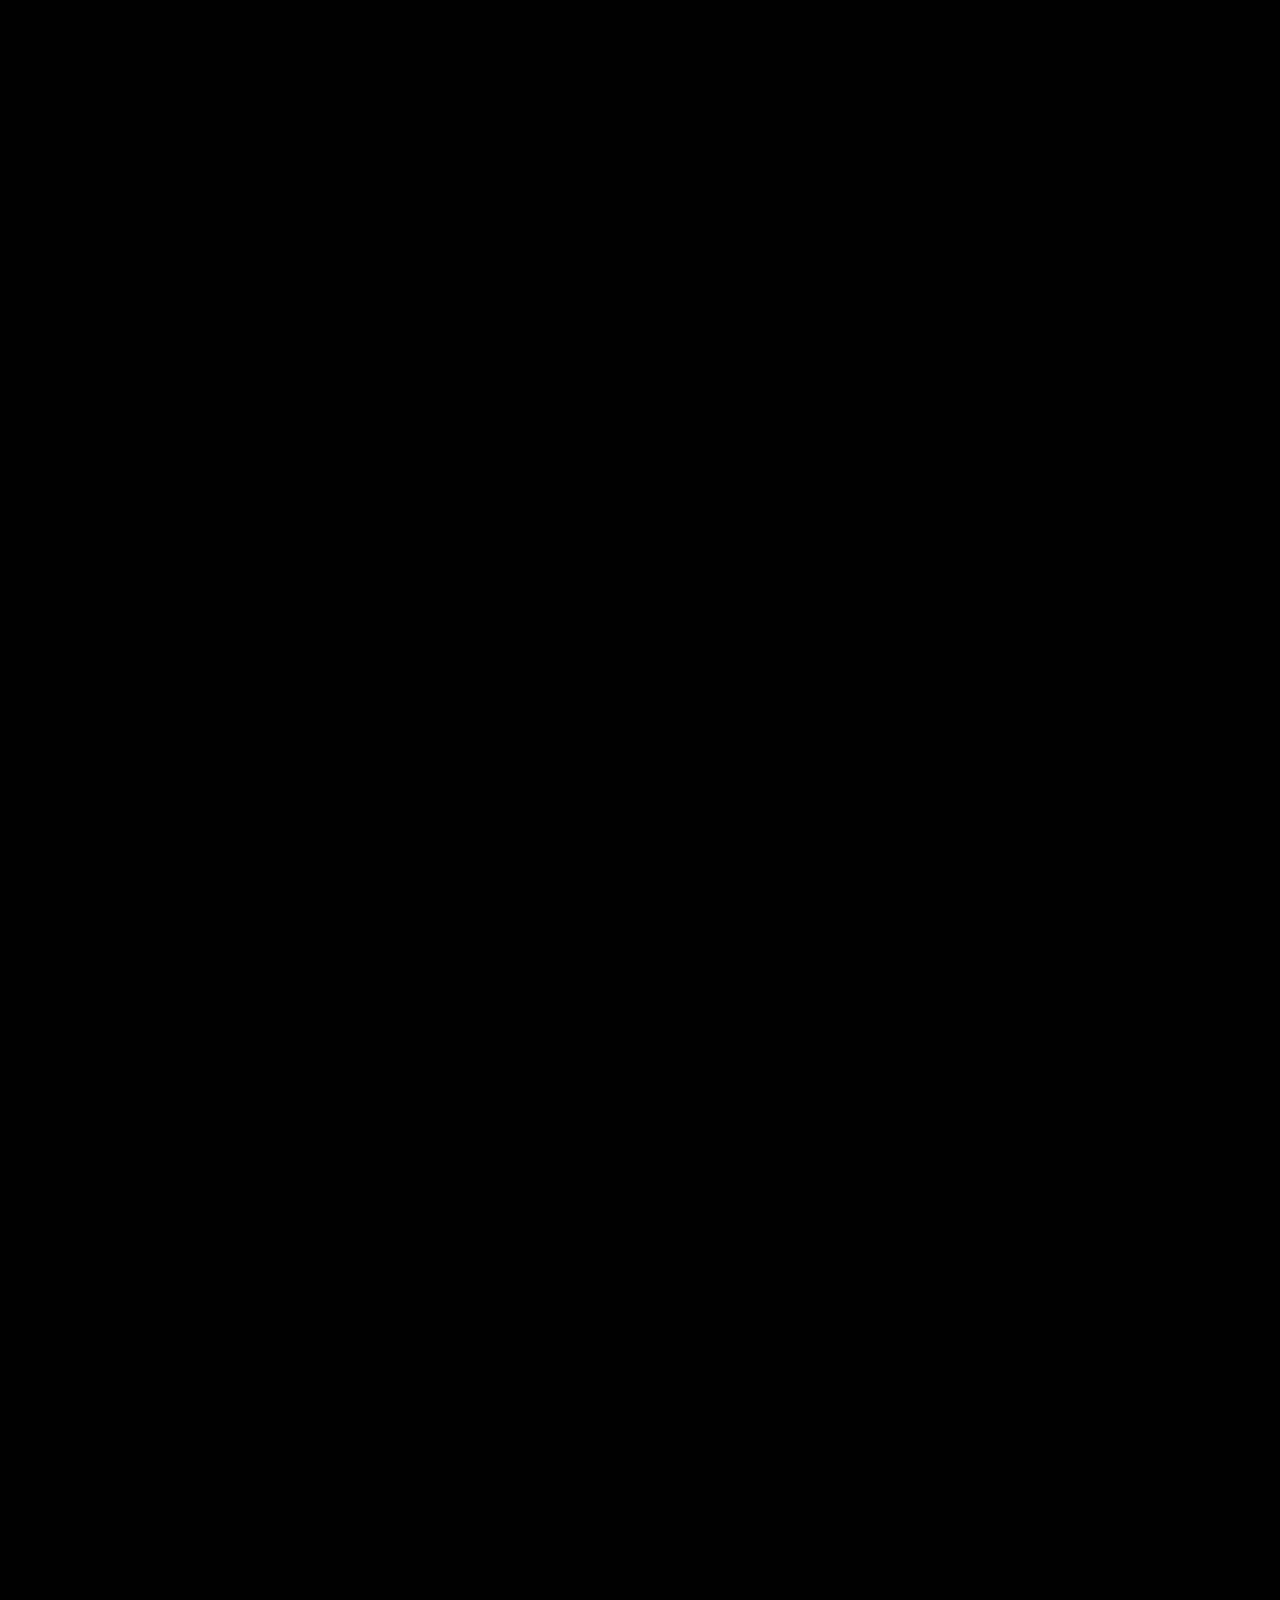
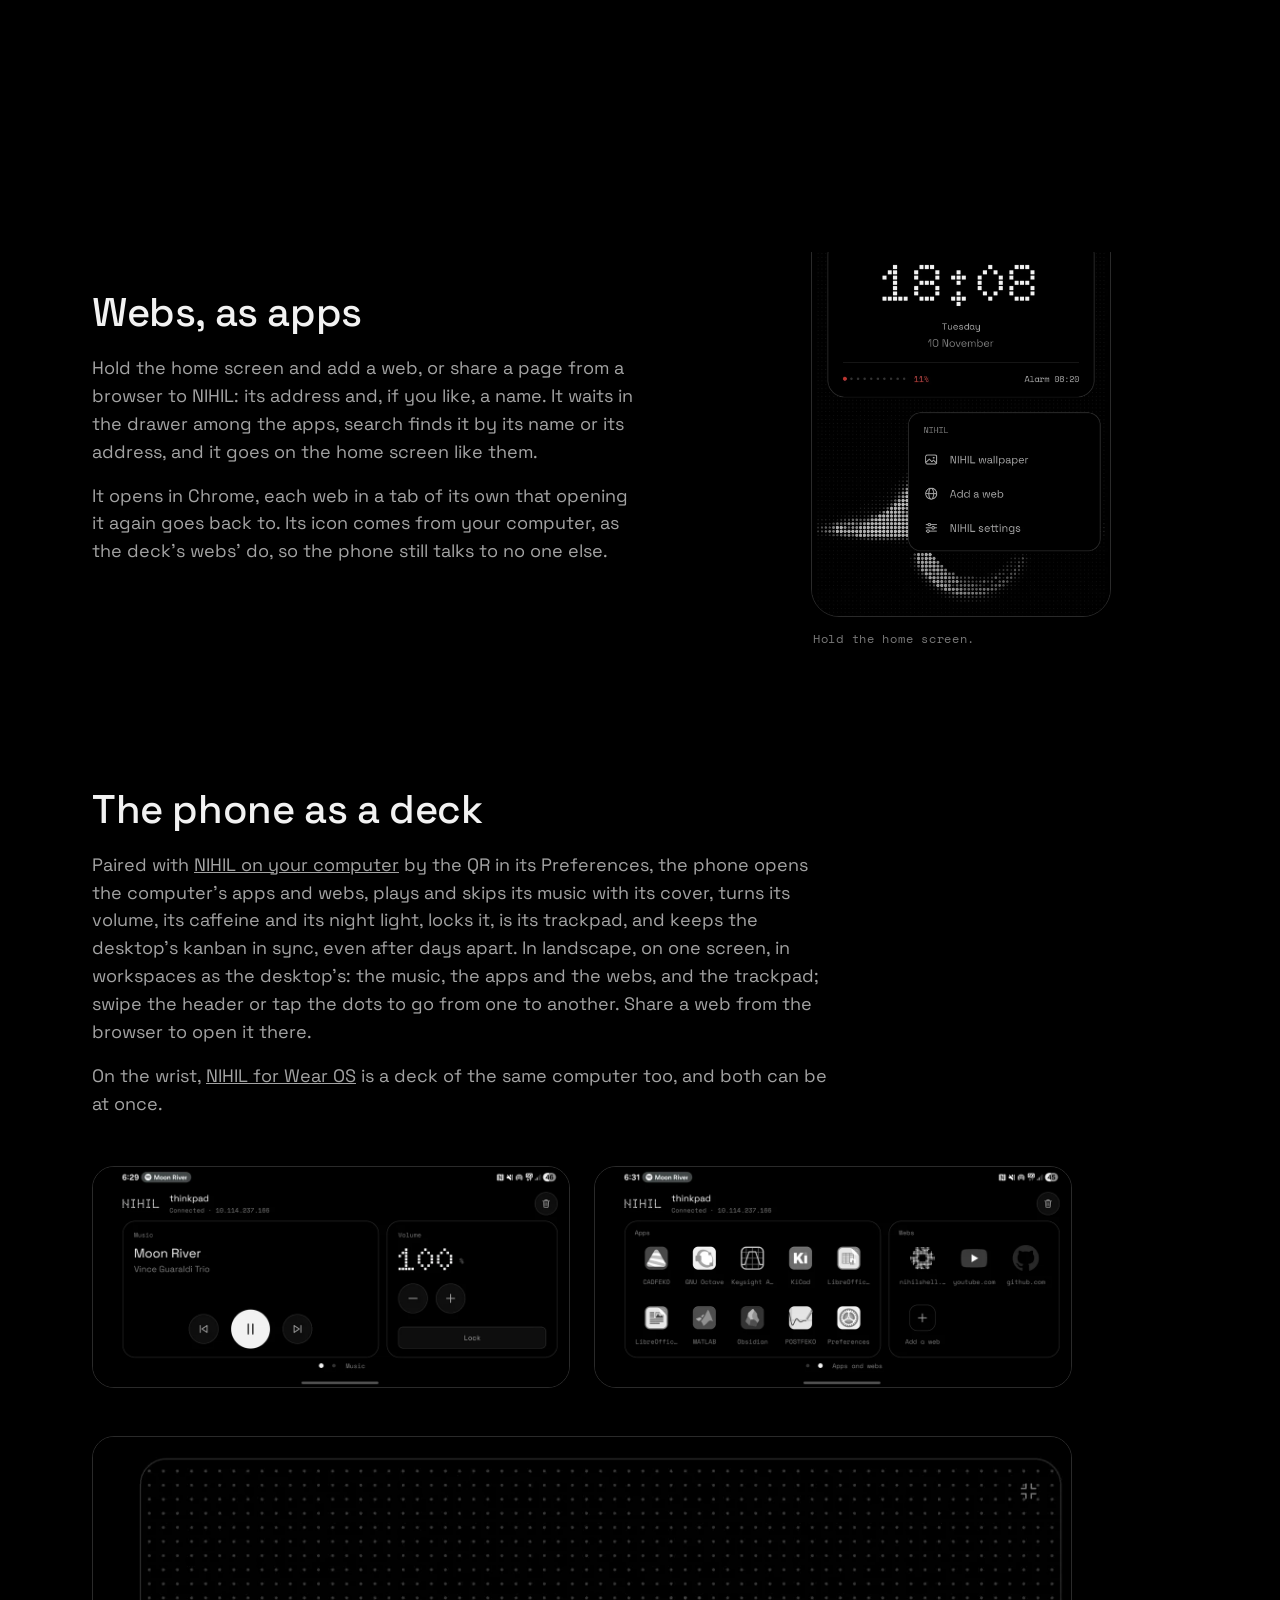
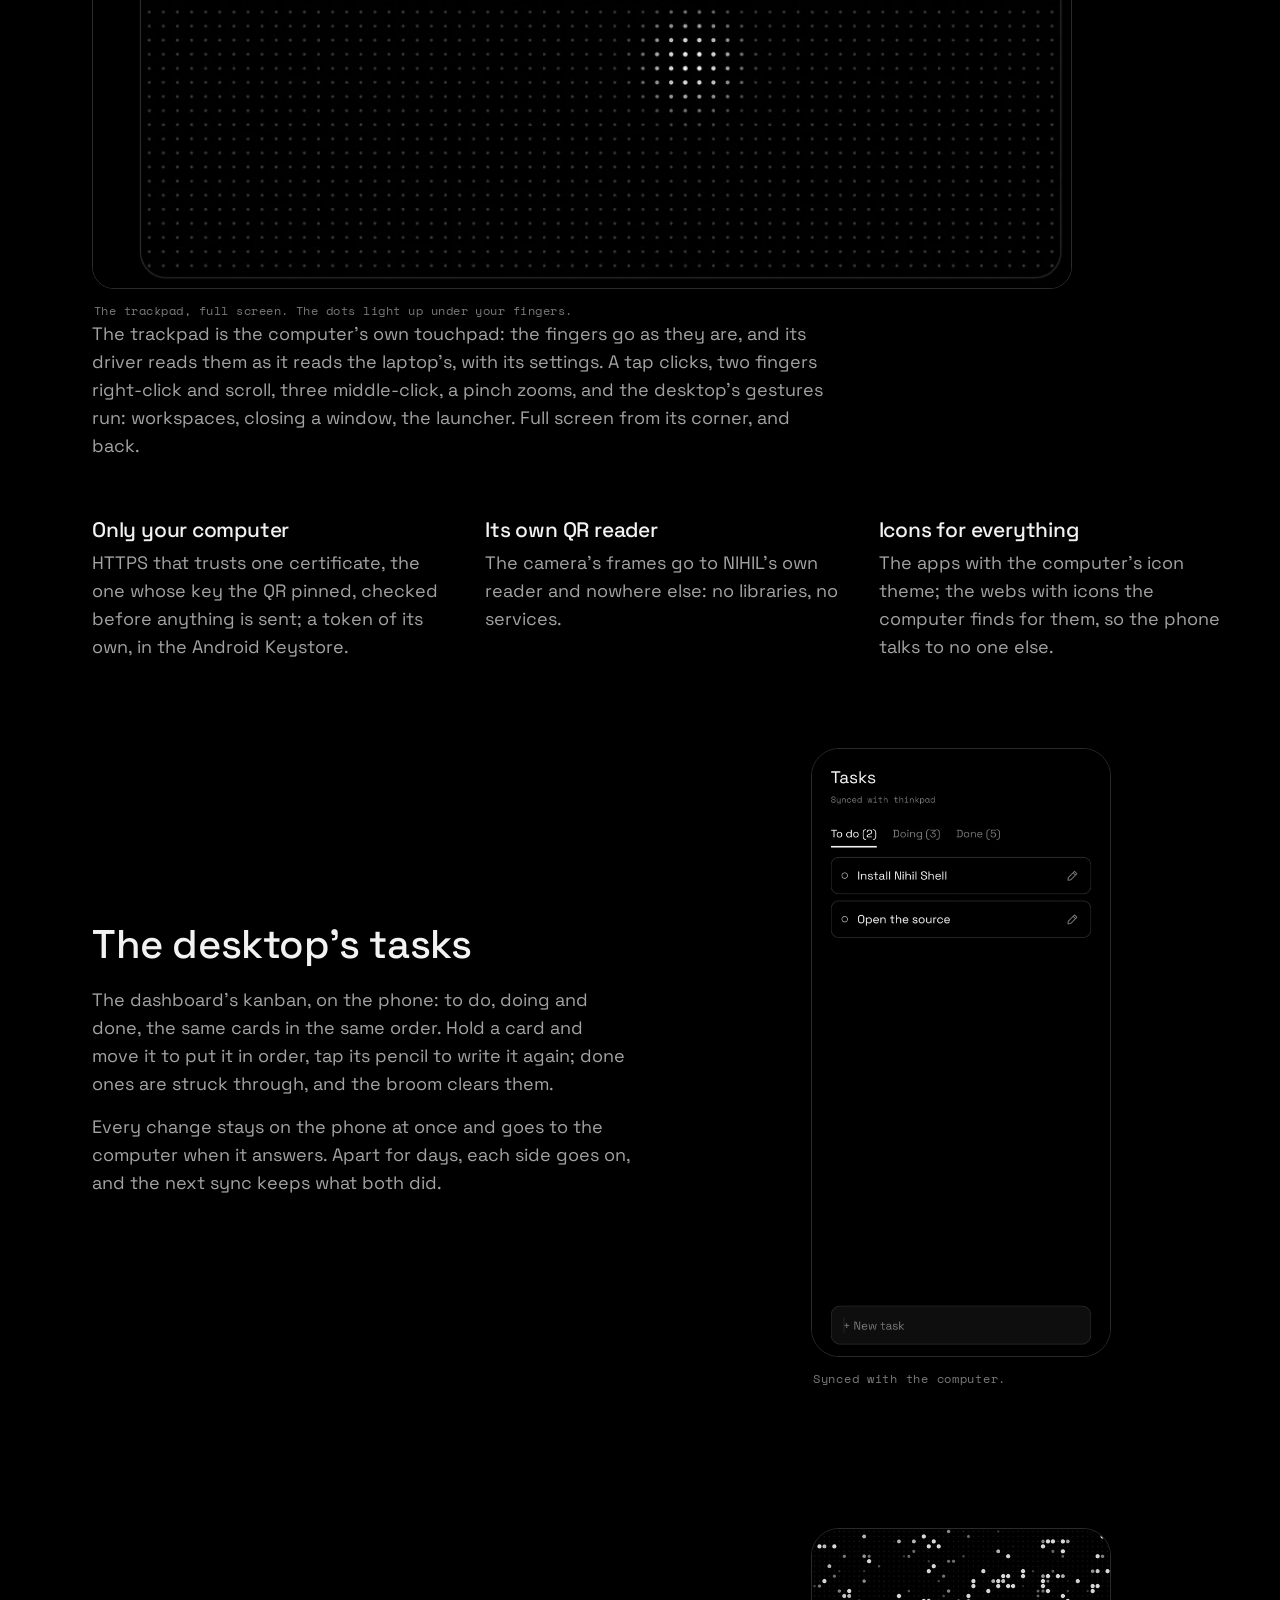
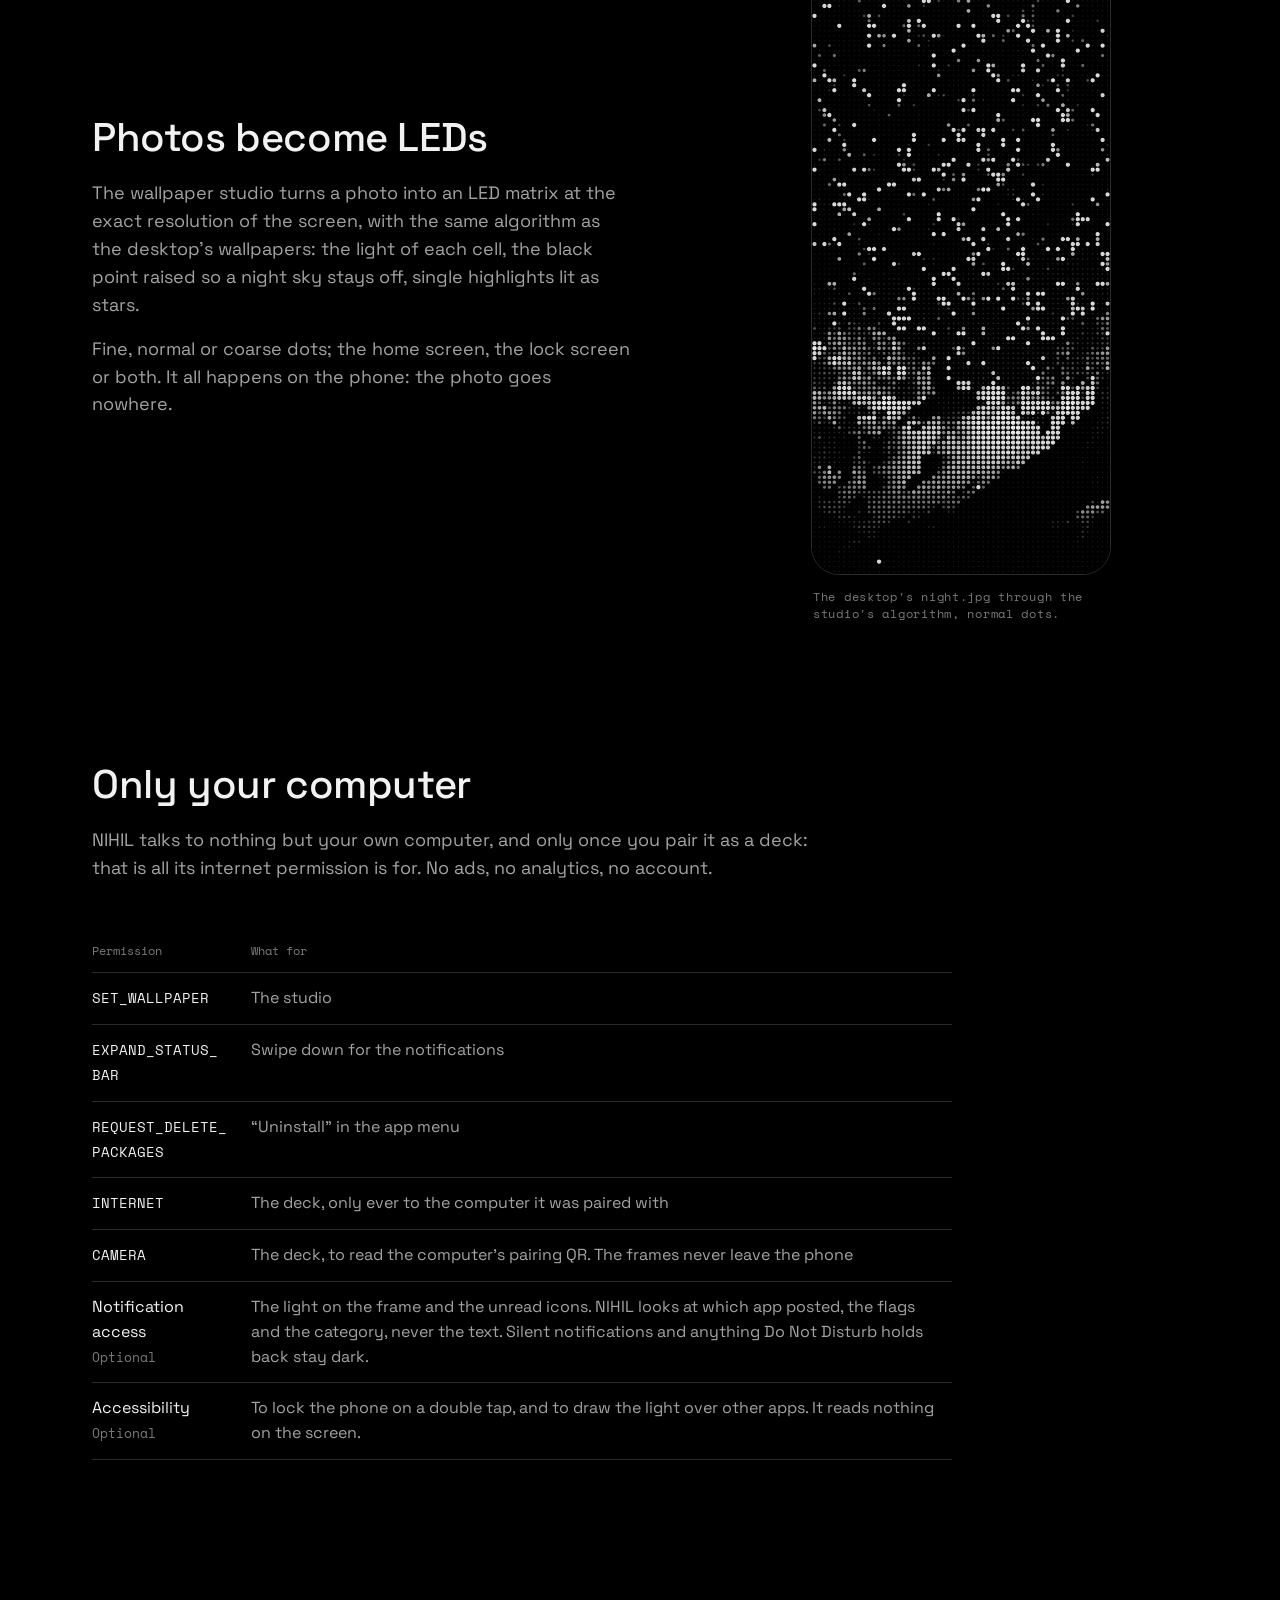
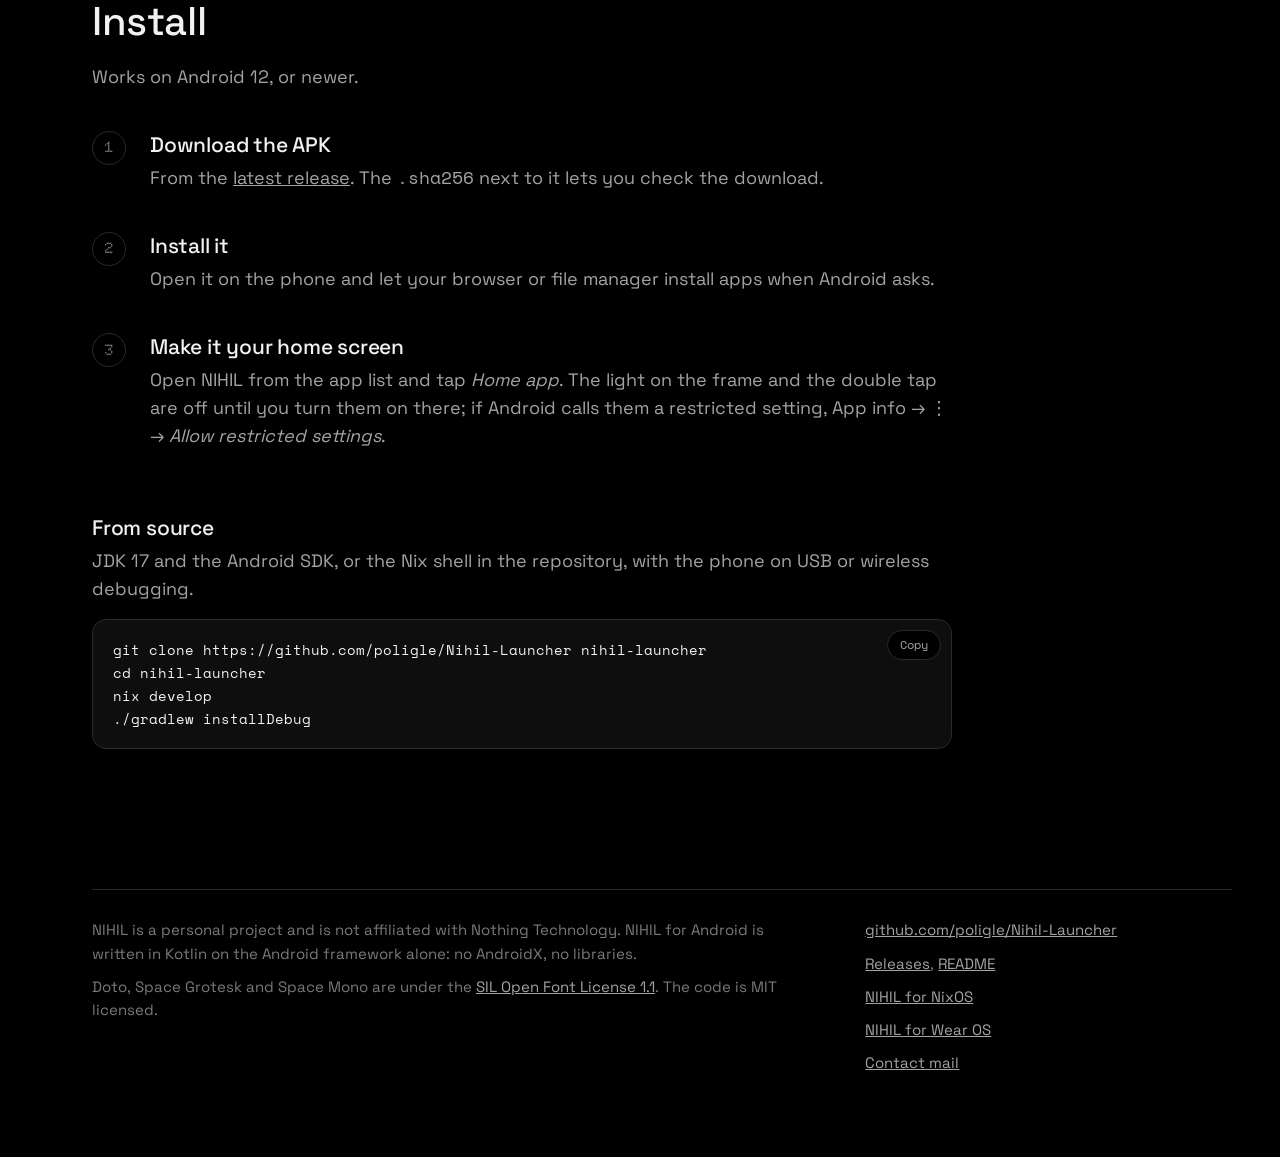
==== commit 79570041: "Web: Install first; the launcher's page with the watch and the studio; the watch's face live, with i" ====
--- a/docs/android/index.html
+++ b/docs/android/index.html
@@ -367,6 +367,14 @@
             <a class="pill" href="../">
               <svg viewBox="0 0 16 16" fill="none" stroke="currentColor" stroke-width="1.3" stroke-linecap="round" aria-hidden="true"><rect x="1.5" y="2.5" width="13" height="9" rx="1.6"/><path d="M5.5 14.2h5M8 11.6v2.6"/></svg>
               Desktop for NixOS
+            </a>
+            <a class="pill" href="../wear/">
+              <svg viewBox="0 0 16 16" fill="none" stroke="currentColor" stroke-width="1.3" stroke-linecap="round" stroke-linejoin="round" aria-hidden="true"><circle cx="8" cy="8" r="4.3"/><path d="M6 3.9 6.5 1.3h3L10 3.9M6 12.1l.5 2.6h3l.5-2.6M8 6.3V8l1.1.9"/></svg>
+              Watch for Wear OS
+            </a>
+            <a class="pill" href="../studio/">
+              <svg viewBox="0 0 16 16" fill="currentColor" aria-hidden="true"><circle cx="3.5" cy="3.5" r="1.3"/><circle cx="8" cy="3.5" r="1.3"/><circle cx="12.5" cy="3.5" r="1.3"/><circle cx="3.5" cy="8" r="1.3"/><circle cx="8" cy="8" r="1.9"/><circle cx="12.5" cy="8" r="1.3"/><circle cx="3.5" cy="12.5" r="1.3"/><circle cx="8" cy="12.5" r="1.3"/><circle cx="12.5" cy="12.5" r="1.3"/></svg>
+              Wallpaper studio
             </a>
           </div>
           <p class="meta">Android 12 or newer. Kotlin, no libraries. MIT</p>
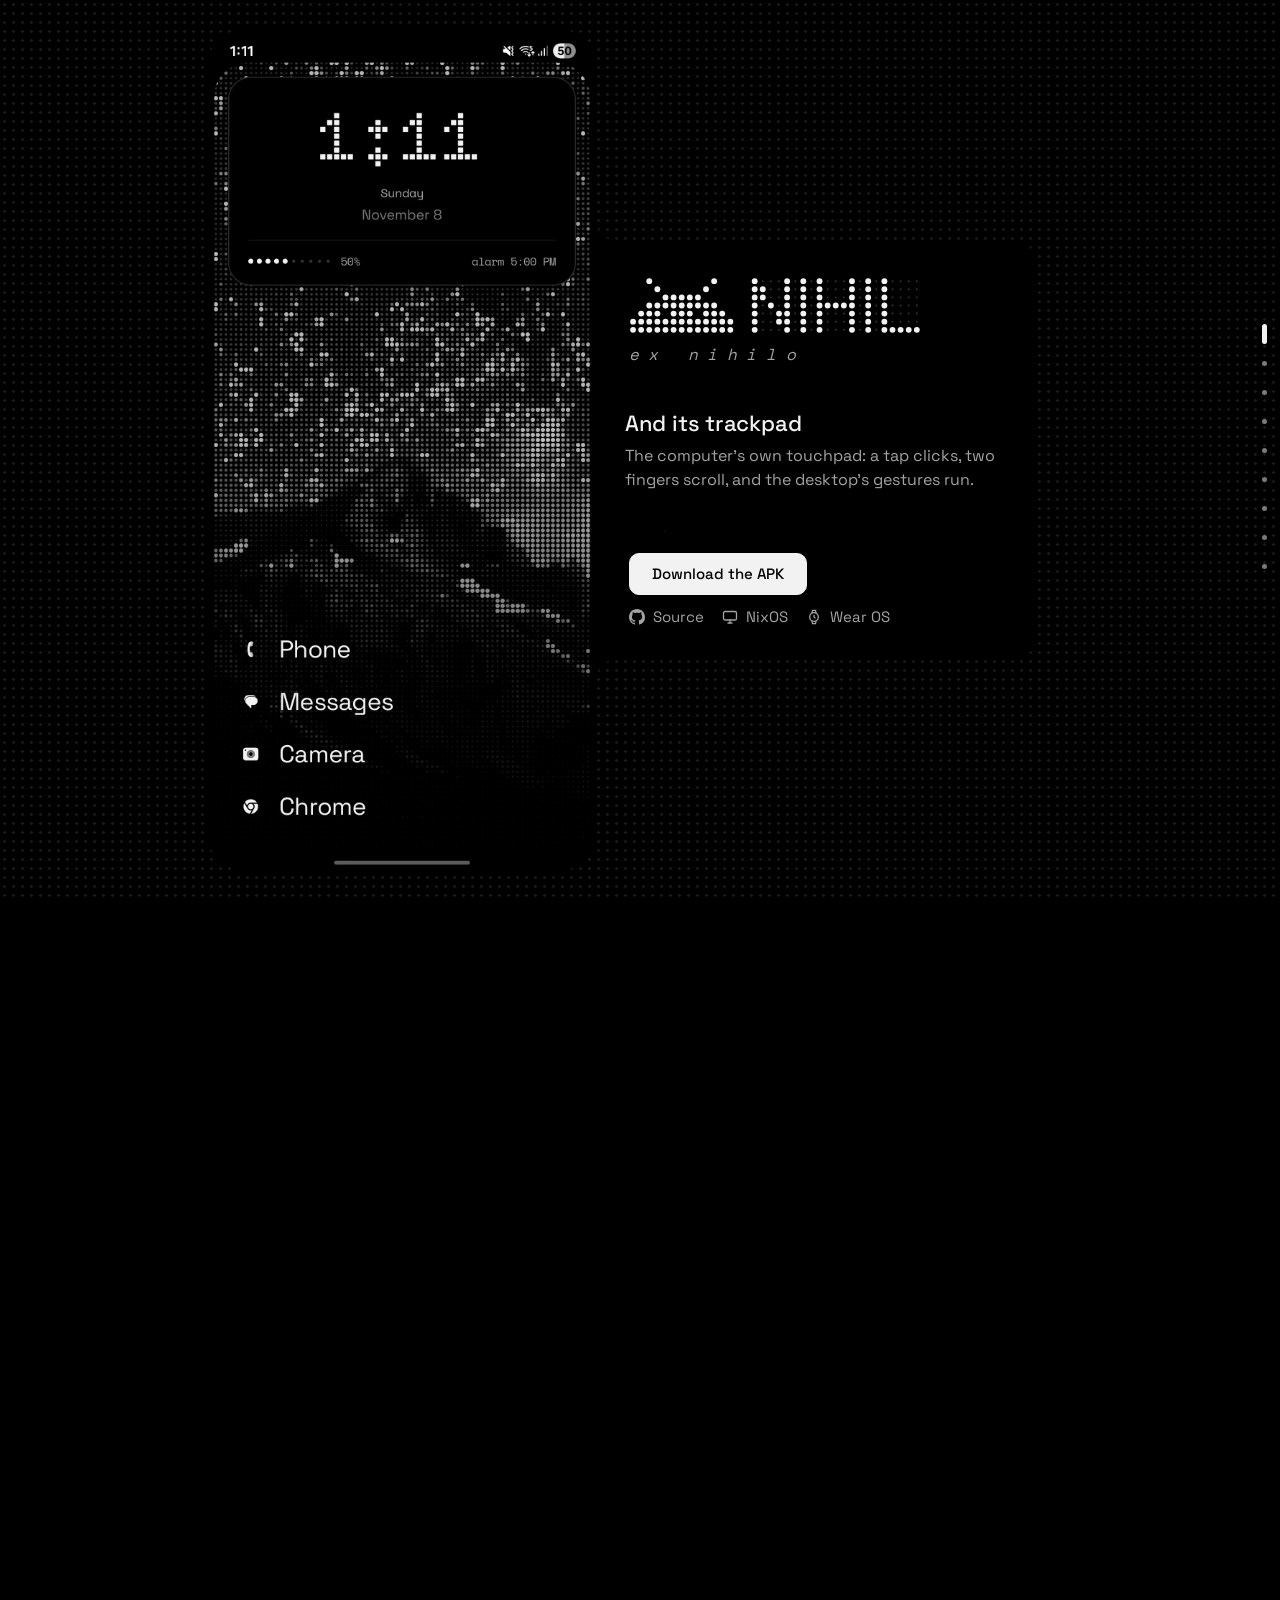
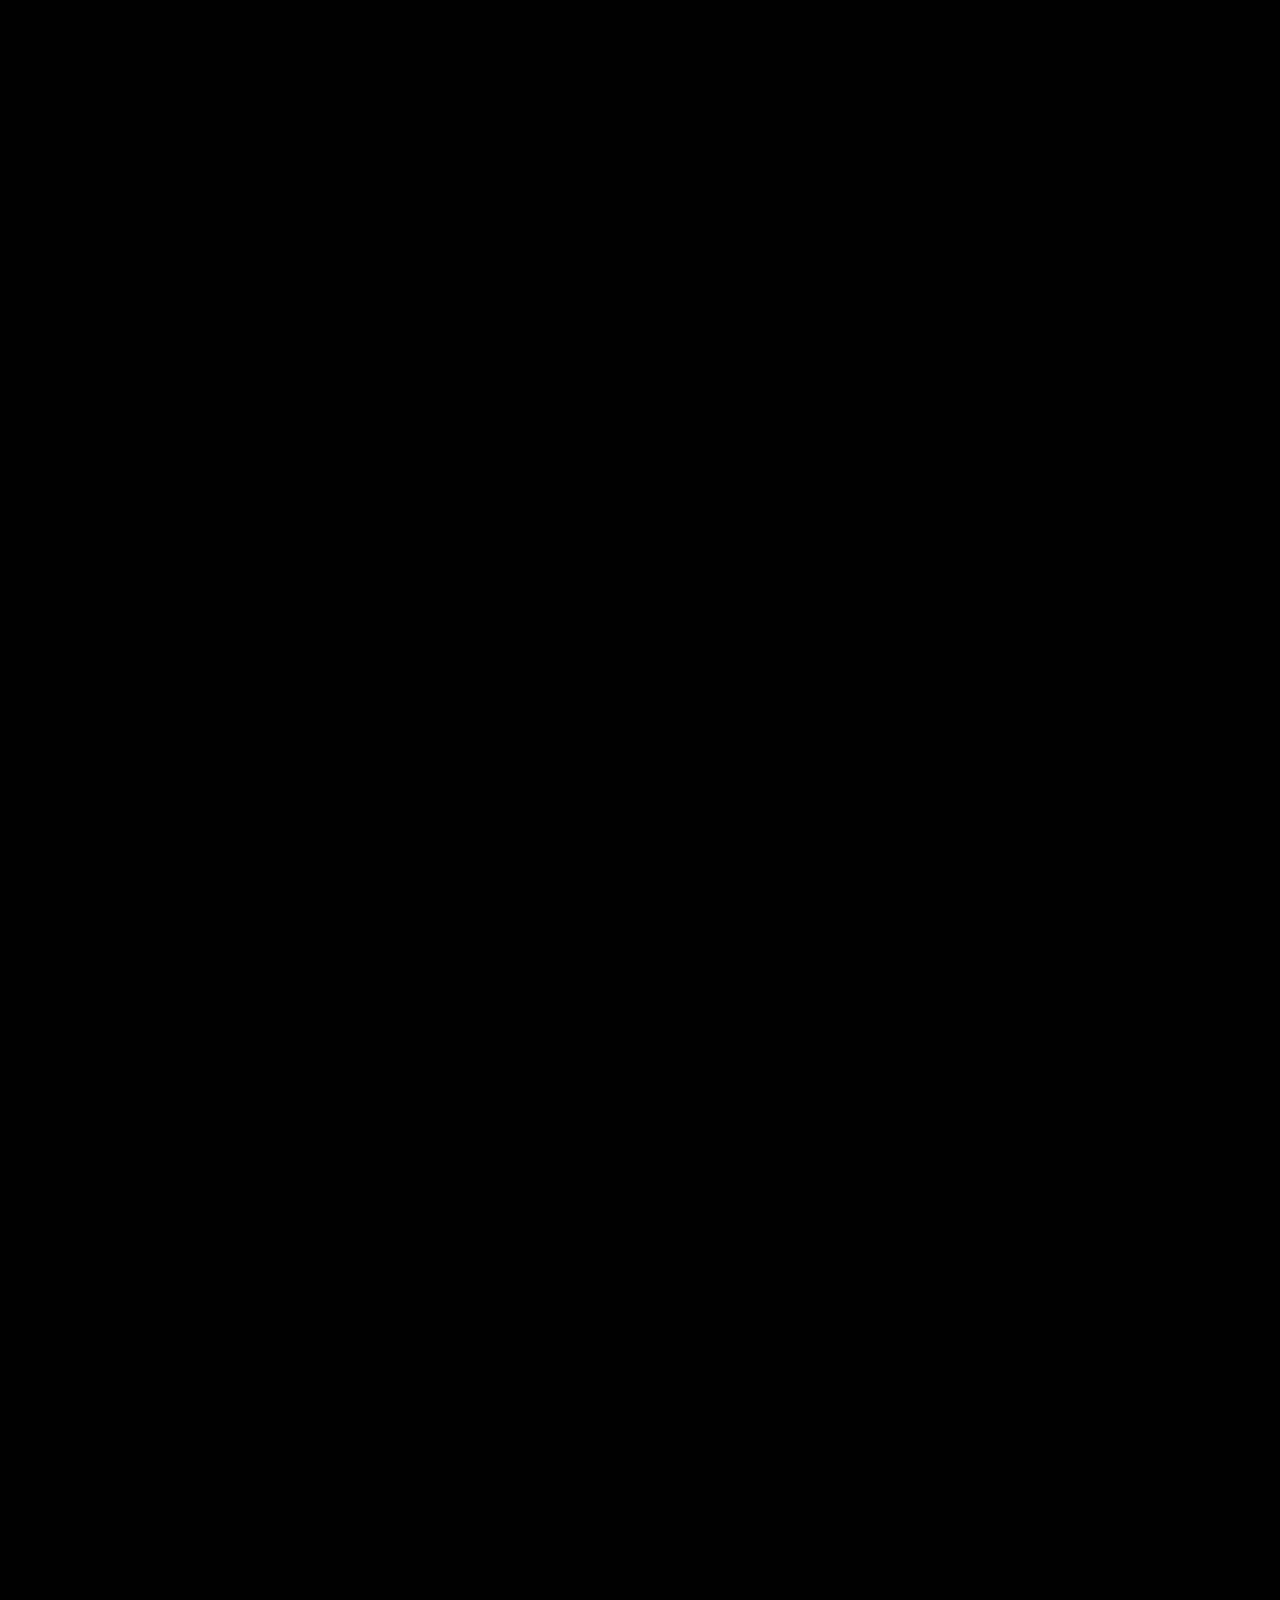
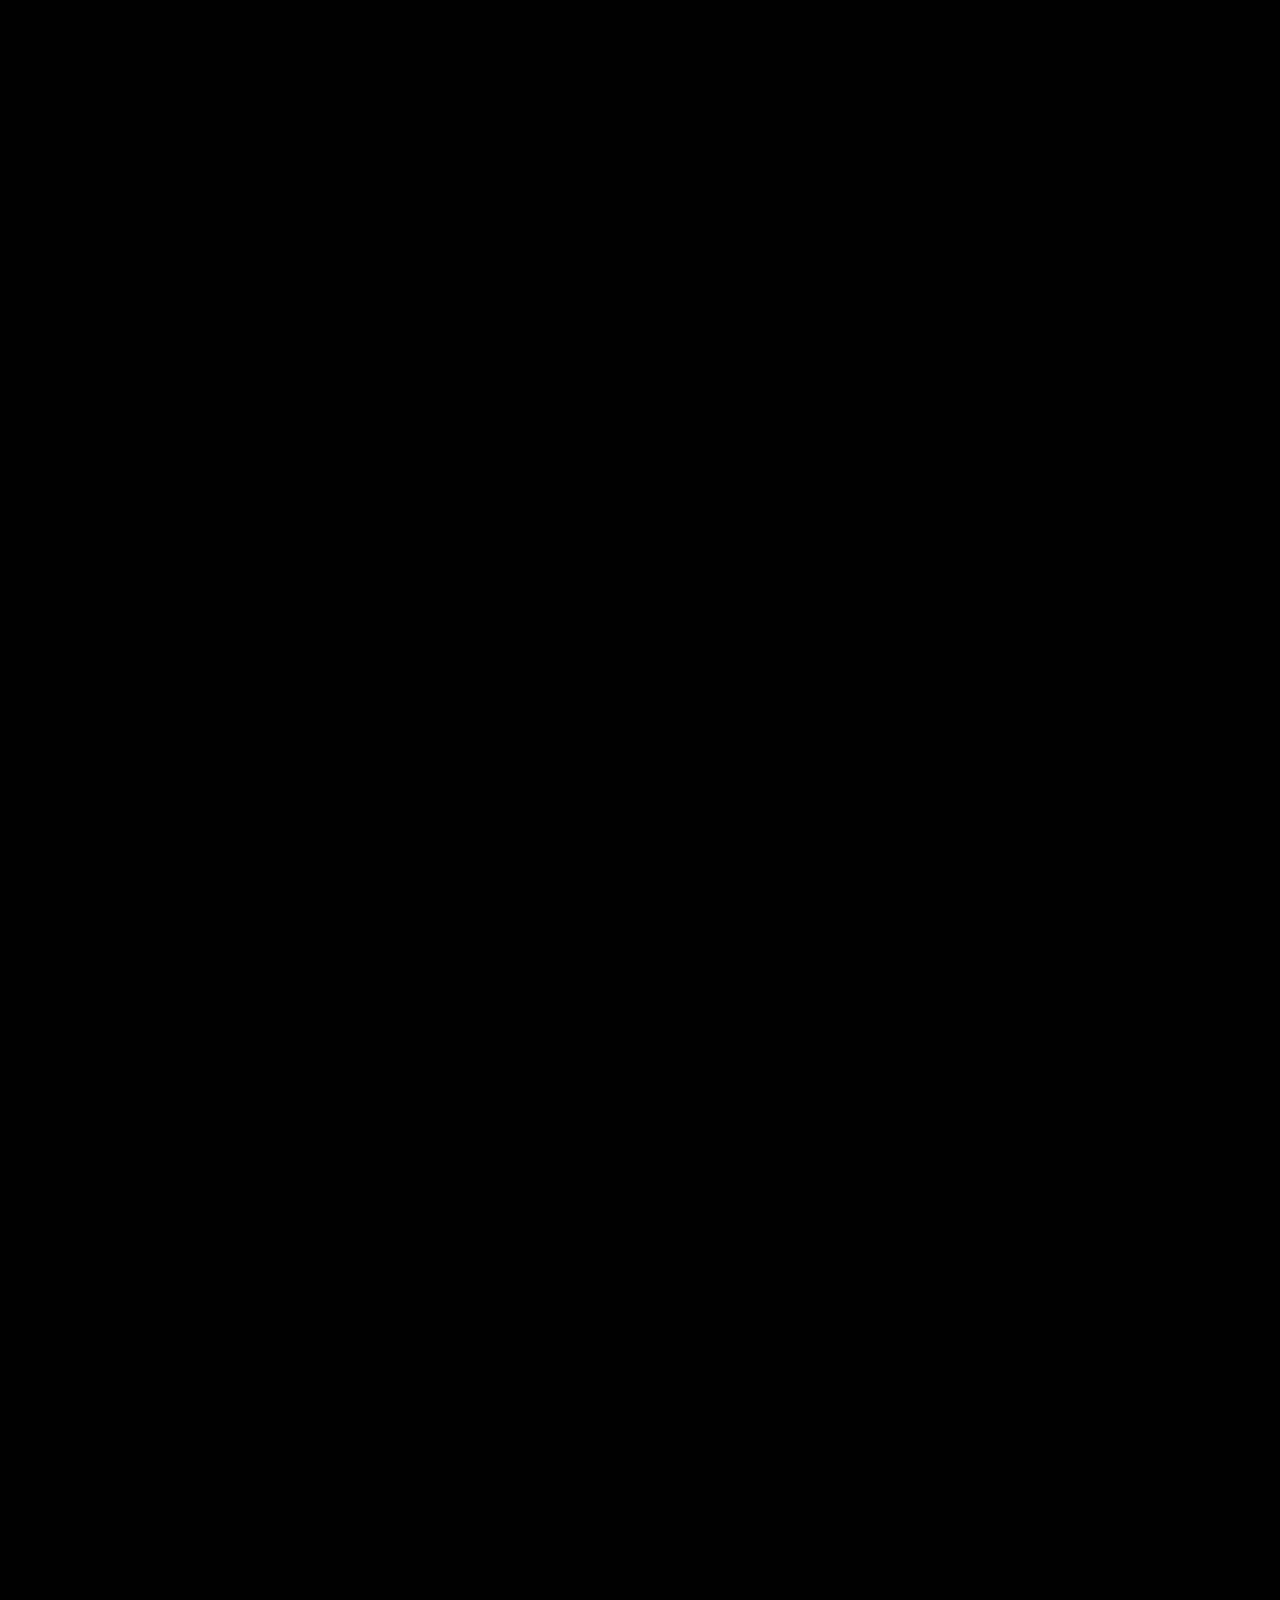
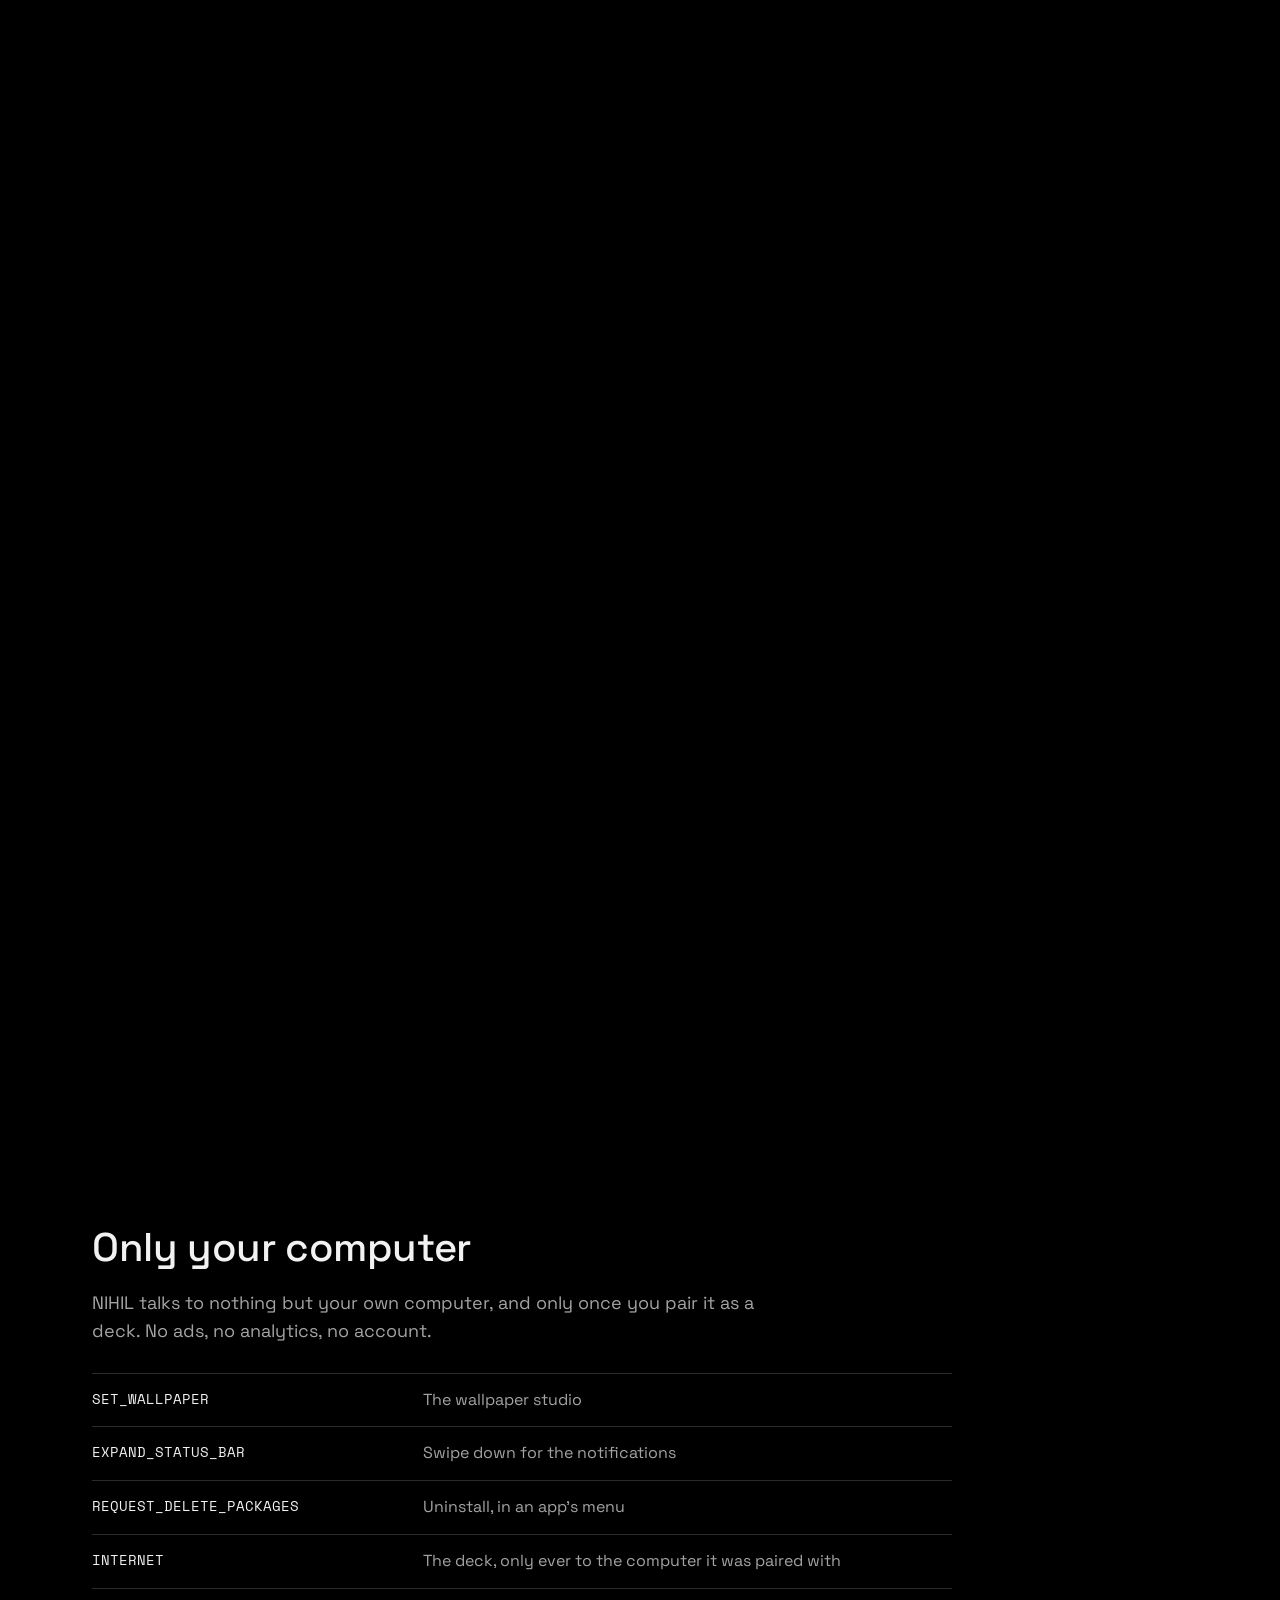
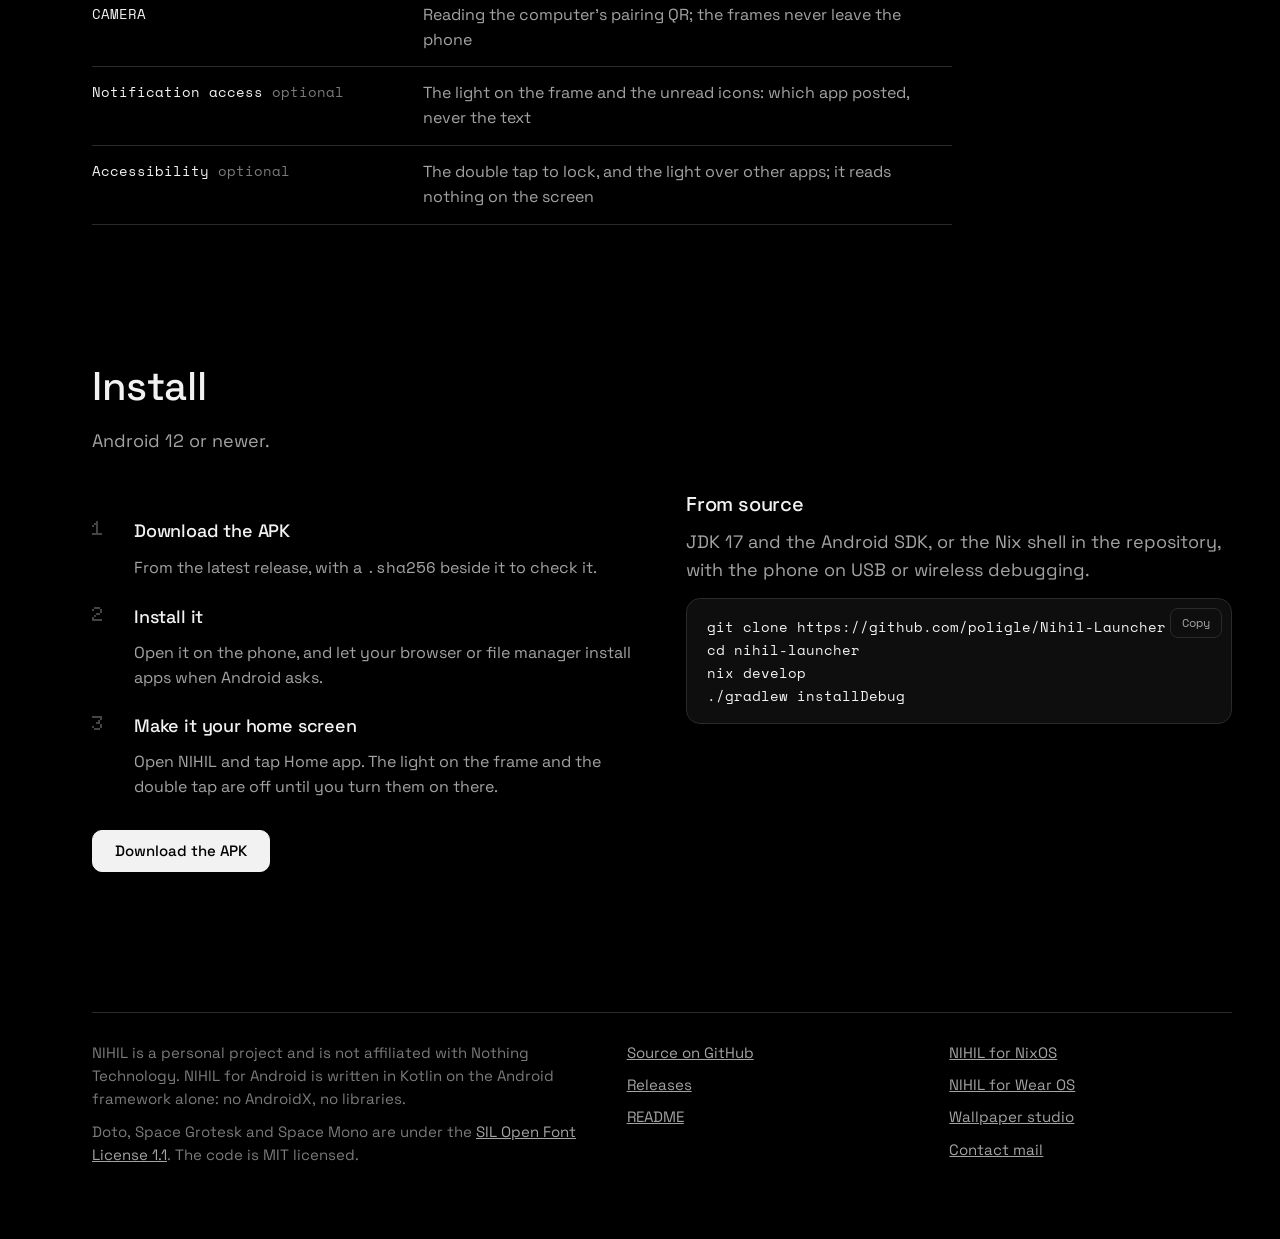
==== commit b014e9c5: "Site: the phone and the watch, screen by screen NIHIL for Android and for Wear OS open as the deskto" ====
--- a/docs/android/index.html
+++ b/docs/android/index.html
@@ -20,296 +20,80 @@
 <meta property="og:image:height" content="640">
 <meta name="twitter:card" content="summary_large_image">
 <link rel="preload" href="../assets/fonts/space-grotesk.woff" as="font" type="font/woff" crossorigin>
+<script>document.documentElement.classList.add("js", "staging");</script>
+<link rel="stylesheet" href="../assets/site.css">
 <style>
-@font-face { font-family: "Space Grotesk"; src: url("../assets/fonts/space-grotesk.woff") format("woff"); font-weight: 300 700; font-display: swap; }
-@font-face { font-family: "Space Mono"; src: url("../assets/fonts/space-mono-400.woff") format("woff"); font-weight: 400; font-display: swap; }
-@font-face { font-family: "Space Mono"; src: url("../assets/fonts/space-mono-700.woff") format("woff"); font-weight: 700; font-display: swap; }
-@font-face { font-family: "Doto"; src: url("../assets/fonts/doto-700.woff") format("woff"); font-weight: 700; font-display: swap; }
-
-/* NIHIL tokens: the same as the desktop page */
-:root {
-  --void: #000000;
-  --surface: #0E0E0E;
-  --raised: #1A1A1A;
-  --line: #2A2A2A;
-  --off: #333333;
-  --muted: #7A7A7A;
-  --dim: #A3A3A3;
-  --ink: #F2F2F2;
-  --signal: #D71921;
-
-  --sans: "Space Grotesk", system-ui, sans-serif;
-  --mono: "Space Mono", ui-monospace, monospace;
-  --dot: "Doto", "Space Mono", monospace;
-
-  --t: 8px;
-  --top: 8px;
-  --left: 44px;
-  --r: 20px;
-  --pitch: 9px;
-}
-
-* { box-sizing: border-box; }
-html { scroll-behavior: smooth; -webkit-text-size-adjust: 100%; }
-body {
-  margin: 0;
-  color: var(--ink);
-  font: 400 18px/1.55 var(--sans);
-  background-color: var(--void);
-  background-image: radial-gradient(circle at center, #1b1b1b 0 1.15px, transparent 1.5px);
-  background-size: var(--pitch) var(--pitch);
-  background-attachment: fixed;
-}
-::selection { background: var(--ink); color: var(--void); }
-a { color: inherit; }
-:focus-visible { outline: 2px solid var(--ink); outline-offset: 3px; border-radius: 6px; }
-img { display: block; max-width: 100%; height: auto; }
-code, kbd, pre { font-family: var(--mono); }
-.sr-only { position: absolute; width: 1px; height: 1px; overflow: hidden; clip: rect(0 0 0 0); white-space: nowrap; }
-.skip:focus { position: fixed; z-index: 70; top: 14px; left: 56px; width: auto; height: auto; clip: auto; padding: 8px 14px; border-radius: 999px; background: var(--ink); color: var(--void); text-decoration: none; }
-
-/* ---------- frame, bar and Glyph light ---------- */
-.frame {
-  position: fixed; z-index: 40; pointer-events: none;
-  top: var(--top); right: var(--t); bottom: var(--t); left: var(--left);
-  border-radius: var(--r);
-  box-shadow: 0 0 0 200vmax var(--void);
-}
-.glyph { position: fixed; inset: 0; z-index: 45; pointer-events: none; width: 100%; height: 100%; }
-.glyph path { fill: none; stroke: var(--ink); stroke-width: 2.5; stroke-linecap: round; opacity: 0; filter: drop-shadow(0 0 3px rgba(242, 242, 242, 0.75)); }
-
-.bar {
-  position: fixed; z-index: 50; left: 0; top: 0; bottom: 0; width: var(--left);
-  display: flex; flex-direction: column; align-items: center; justify-content: space-between;
-  padding: 16px 0 14px;
-}
-.bar .mark { display: block; width: 26px; height: 26px; border-radius: 50%; }
-.bar .mark svg { display: block; width: 26px; height: 26px; }
-.leds { display: flex; flex-direction: column; align-items: center; gap: 9px; margin: 0; padding: 0; list-style: none; }
-.leds a { position: relative; display: grid; place-items: center; width: 20px; height: 22px; }
-.leds a::before { content: ""; width: 5px; height: 5px; border-radius: 3px; background: var(--muted); transition: height 240ms, background-color 240ms; }
-.leds a[aria-current="true"]::before { height: 20px; background: var(--ink); }
-.leds a:hover::before { background: var(--ink); }
-.leds .tip {
-  position: absolute; left: 30px; top: 50%; transform: translateY(-50%);
-  padding: 3px 9px; border-radius: 999px; background: var(--raised); border: 1px solid var(--line);
-  font: 400 11px/1.4 var(--mono); letter-spacing: 0.08em; color: var(--dim); white-space: nowrap;
-  opacity: 0; pointer-events: none; transition: opacity 140ms;
-}
-.leds a:hover .tip, .leds a:focus-visible .tip { opacity: 1; }
-.bar-end { display: flex; flex-direction: column; align-items: center; gap: 14px; }
-.bar-end .gh { display: grid; place-items: center; width: 26px; height: 26px; color: var(--dim); }
-.bar-end .gh:hover { color: var(--ink); }
-.clock { font: 700 17px/0.95 var(--dot); color: var(--dim); text-align: center; letter-spacing: 0.02em; }
-.clock[hidden] { display: none; }
-.bar .word { display: none; }
-
-/* ---------- layout ---------- */
-main { padding: calc(var(--top) + 56px) calc(var(--t) + 40px) 0 calc(var(--left) + 48px); }
-.wrap { max-width: 1180px; margin: 0 auto; }
-section { scroll-margin-top: calc(var(--top) + 24px); padding: 0 0 140px; }
-.prose { max-width: 62ch; }
-h1, h2, h3 { font-weight: 500; margin: 0; letter-spacing: -0.01em; }
-h1 { font-size: clamp(36px, 5.2vw, 62px); line-height: 1.04; max-width: 15ch; }
-h2 { font-size: clamp(28px, 3.4vw, 40px); line-height: 1.12; margin-bottom: 18px; }
-h3 { font-size: 21px; line-height: 1.3; margin-bottom: 6px; }
-p { margin: 0 0 16px; }
-.lede { color: var(--dim); font-size: 21px; line-height: 1.5; max-width: 50ch; margin-top: 22px; }
-.quiet { color: var(--dim); }
-.meta { font: 400 13px/1.5 var(--mono); color: var(--muted); }
-
-/* ---------- hero ---------- */
-.hero { padding-bottom: 120px; }
-.hero-grid { display: grid; grid-template-columns: minmax(0, 1fr) auto; gap: 56px; align-items: center; }
-.wordmark { width: min(628px, 100%); margin: 0 0 14px -4px; }
-.wordmark svg, .wordmark img { display: block; width: 100%; height: auto; }
-.motto { font: 400 13px/1 var(--mono); letter-spacing: 0.62em; color: var(--muted); margin: 0 0 64px; text-transform: lowercase; }
-.actions { display: flex; flex-wrap: wrap; gap: 12px; margin: 34px 0 22px; }
-.pill {
-  display: inline-flex; align-items: center; gap: 10px; min-height: 46px; padding: 0 24px;
-  border-radius: 999px; border: 1px solid var(--line); text-decoration: none;
-  font: 500 16px/1 var(--sans); color: var(--ink); background: var(--void);
-  transition: border-color 140ms, background-color 140ms;
-}
-.pill:hover { border-color: var(--muted); }
-.pill.primary { background: var(--ink); color: var(--void); border-color: var(--ink); }
-.pill.primary:hover { background: #ffffff; }
-.pill svg { width: 18px; height: 18px; }
-.shot { margin: 0; border-radius: 14px; overflow: hidden; border: 1px solid var(--line); background: var(--void); }
-
-/* ---------- the phone, drawn by this page ---------- */
-.phone {
-  position: relative; width: min(300px, 78vw); aspect-ratio: 9 / 19.5;
-  border-radius: 46px; background: var(--void); border: 1px solid var(--line);
-  box-shadow: 0 0 0 10px var(--void);
-}
-.phone .status {
-  position: absolute; top: 11px; left: 26px; right: 26px; display: flex; justify-content: space-between; align-items: center;
-  font: 400 10px/1 var(--mono); color: var(--dim); letter-spacing: 0.04em;
-}
-.phone .status i { display: block; width: 9px; height: 9px; border-radius: 50%; background: #111; box-shadow: inset 0 0 0 1px #222; }
-.phone .card {
-  position: absolute; top: 30px; left: 6px; right: 6px; bottom: 16px; border-radius: 26px; overflow: hidden;
-  background-color: var(--void);
-  background-image: radial-gradient(circle, #191919 0 1.1px, transparent 1.5px);
-  background-size: 8px 8px;
-}
-/* a dot-matrix wallpaper: LEDs that grow towards a bright horizon, a few stars */
-.phone .card i, .phone .card::after { content: ""; position: absolute; inset: 0; }
-.phone .card i { background-size: 8px 8px; }
-.phone .card .l3 {
-  background-image: radial-gradient(circle, rgba(242, 242, 242, 0.5) 0 1.3px, transparent 1.7px);
-  -webkit-mask-image: radial-gradient(ellipse 125% 46% at 64% 104%, #000 0 55%, transparent 80%);
-          mask-image: radial-gradient(ellipse 125% 46% at 64% 104%, #000 0 55%, transparent 80%);
-}
-.phone .card .l2 {
-  background-image: radial-gradient(circle, rgba(242, 242, 242, 0.72) 0 2px, transparent 2.4px);
-  -webkit-mask-image: radial-gradient(ellipse 100% 35% at 64% 104%, #000 0 55%, transparent 82%);
-          mask-image: radial-gradient(ellipse 100% 35% at 64% 104%, #000 0 55%, transparent 82%);
-}
-.phone .card .l1 {
-  background-image: radial-gradient(circle, rgba(242, 242, 242, 0.95) 0 2.9px, transparent 3.3px);
-  -webkit-mask-image: radial-gradient(ellipse 72% 23% at 62% 104%, #000 0 55%, transparent 85%);
-          mask-image: radial-gradient(ellipse 72% 23% at 62% 104%, #000 0 55%, transparent 85%);
-}
-.phone .card::after {
-  background:
-    radial-gradient(circle at 76px 252px, #cfcfcf 0 1.8px, transparent 2.3px),
-    radial-gradient(circle at 196px 220px, #9a9a9a 0 1.5px, transparent 2px),
-    radial-gradient(circle at 228px 300px, #e6e6e6 0 2px, transparent 2.5px),
-    radial-gradient(circle at 124px 332px, #8a8a8a 0 1.4px, transparent 1.9px),
-    radial-gradient(circle at 44px 380px, #bdbdbd 0 1.7px, transparent 2.2px),
-    radial-gradient(circle at 252px 404px, #a8a8a8 0 1.5px, transparent 2px),
-    radial-gradient(circle at 164px 428px, #dadada 0 1.9px, transparent 2.4px),
-    linear-gradient(rgba(0, 0, 0, 0.55), transparent 44%, transparent 50%, rgba(0, 0, 0, 0.62));
-}
-.phone .home { position: absolute; z-index: 1; inset: 0; padding: 22px 16px 14px; display: flex; flex-direction: column; }
-.ledclock { display: block; width: 78%; height: auto; border-radius: 8px; background: rgba(0, 0, 0, 0.82); }
-.ledclock .off { fill: rgba(255, 255, 255, 0.18); }
-.ledclock .on { fill: var(--ink); opacity: 0; transition: opacity 480ms cubic-bezier(0.2, 0, 0, 1); }
-.ledclock .on.lit { opacity: 1; }
-/* the desktop's clock widget: a black card with a hairline, the time in dots, the day and the date */
-.pclock { width: 100%; box-sizing: border-box; padding: 14px 12px 12px; border-radius: 16px; background: var(--void); border: 1px solid var(--line); text-align: center; }
-.ptime { margin: 0; font: 700 40px/1 var(--dot); color: var(--ink); letter-spacing: 0.02em; }
-.pday { margin: 8px 0 0; font: 400 9.5px/1 var(--mono); color: var(--dim); }
-.pdate { margin: 5px 0 0; font: 400 11px/1 var(--sans); color: var(--muted); }
-.pbatt { display: flex; align-items: center; justify-content: center; gap: 3px; margin-top: 12px; padding-top: 10px; border-top: 1px solid rgba(42, 42, 42, 0.6); }
-.pbatt i { width: 5px; height: 5px; border-radius: 50%; background: var(--ink); }
-.pbatt i.o { transform: scale(0.62); background: rgba(255, 255, 255, 0.22); }
-.pbatt span { margin-left: 7px; font: 400 9.5px/1 var(--mono); letter-spacing: 0.06em; color: var(--dim); }
-.pfavs { margin: auto 0 0; padding: 0 0 0 2px; list-style: none; }
-.pfavs li { font: 400 19px/2.1 var(--sans); color: var(--ink); text-shadow: 0 0 8px #000; }
-.pglyph { position: absolute; z-index: 2; inset: 0; width: 100%; height: 100%; overflow: visible; pointer-events: none; }
-.pglyph circle { fill: var(--ink); opacity: 0; }
-.pglyph path { fill: none; stroke: none; }
-.pglyph path.sweep { stroke: var(--ink); stroke-linecap: round; }
-.deck-shots { display: grid; grid-template-columns: repeat(auto-fit, minmax(min(100%, 380px), 1fr)); gap: 24px; margin-top: 48px; max-width: 980px; }
-.deck-shots figure { margin: 0; }
-.deck-shots a { display: block; border-radius: 22px; overflow: hidden; border: 1px solid var(--line); background: var(--void); }
-.deck-shots img { display: block; width: 100%; height: auto; }
-.deck-shots .wide { grid-column: 1 / -1; }
-.deck-shots figcaption { padding: 14px 2px 0; font: 400 12px/1.4 var(--mono); letter-spacing: 0.04em; color: var(--muted); }
-#tasks { margin-top: 88px; }
-
-/* ---------- screens ---------- */
-.phones { display: grid; grid-template-columns: repeat(3, minmax(0, 1fr)); gap: 28px; margin-top: 48px; max-width: 980px; }
-.phones figure { margin: 0; }
-.phones a { display: block; border-radius: 28px; overflow: hidden; border: 1px solid var(--line); background: var(--void); }
-.phones a:hover { border-color: var(--muted); }
-.phones figcaption { padding: 14px 2px 0; font: 400 12px/1.4 var(--mono); letter-spacing: 0.04em; color: var(--muted); }
-
-.rules { display: grid; grid-template-columns: repeat(3, minmax(0, 1fr)); gap: 40px; margin: 56px 0 0; }
-.rules p { color: var(--dim); margin: 0; }
-
-/* ---------- drawer ---------- */
-.examples { display: grid; gap: 16px; margin: 36px 0 0; padding: 0; list-style: none; max-width: 860px; }
-.examples li { display: grid; grid-template-columns: 132px minmax(0, 1fr); gap: 18px; align-items: baseline; color: var(--dim); }
-.examples kbd { justify-self: start; }
-.examples code { font-size: 15px; color: var(--ink); }
-kbd {
-  display: inline-block; padding: 5px 8px 4px; border-radius: 7px; border: 1px solid var(--line); background: var(--surface);
-  font: 400 12px/1 var(--mono); color: var(--dim); letter-spacing: 0.04em;
-}
-
-/* ---------- studio ---------- */
-.split { display: grid; grid-template-columns: minmax(0, 1fr) minmax(0, 1fr); gap: 56px; align-items: center; }
-.studio-shot { justify-self: center; width: min(300px, 78vw); margin: 0; }
-.studio-shot img { border-radius: 28px; border: 1px solid var(--line); }
-.studio-shot figcaption { padding: 14px 2px 0; font: 400 12px/1.4 var(--mono); letter-spacing: 0.06em; color: var(--muted); }
-
-/* ---------- code, steps, table ---------- */
-.code {
-  display: flex; align-items: flex-start; min-width: 0; margin: 12px 0 0; border-radius: 14px; border: 1px solid var(--line); background: var(--surface);
-}
-.code pre { flex: 1 1 auto; min-width: 0; margin: 0; padding: 18px 20px; overflow-x: auto; font-size: 14px; line-height: 1.65; color: var(--ink); }
-.code .c { color: var(--muted); }
-.copy {
-  flex: none; margin: 10px 10px 0 0; appearance: none; cursor: pointer;
-  border: 1px solid var(--line); background: var(--void); color: var(--dim); border-radius: 999px;
-  min-height: 30px; padding: 0 12px; font: 400 12px/1 var(--mono);
-}
-.copy:hover { color: var(--ink); border-color: var(--muted); }
-.steps { margin: 40px 0 0; padding: 0; list-style: none; counter-reset: step; display: grid; grid-template-columns: minmax(0, 1fr); gap: 40px; max-width: 860px; }
-.steps > li { counter-increment: step; display: grid; grid-template-columns: 44px minmax(0, 1fr); gap: 0 14px; min-width: 0; }
-.steps > li::before {
-  content: counter(step); grid-row: span 3; width: 32px; height: 32px; border-radius: 50%;
-  border: 1px solid var(--line); display: grid; place-items: center; font: 700 15px/1 var(--dot); color: var(--dim);
-}
-.steps p { color: var(--dim); margin: 0; }
-.table { margin-top: 48px; max-width: 860px; }
-table { width: 100%; border-collapse: collapse; font-size: 16px; }
-th, td { text-align: left; vertical-align: top; padding: 13px 14px 13px 0; border-bottom: 1px solid var(--line); }
-th { font: 400 12px/1.4 var(--mono); color: var(--muted); font-weight: 400; }
-td code { font-size: 14px; color: var(--ink); white-space: nowrap; }
-td { color: var(--dim); }
-td.what { color: var(--ink); }
-.note { margin-top: 28px; color: var(--muted); font-size: 15px; max-width: 70ch; }
-.source { margin-top: 64px; max-width: 860px; }
-
-/* ---------- footer ---------- */
-/* the same side padding as main, so the frame and the bar never cover it */
-footer { padding: 0 calc(var(--t) + 40px) 72px calc(var(--left) + 48px); color: var(--muted); font-size: 15px; }
-footer .wrap { border-top: 1px solid var(--line); padding-top: 28px; display: grid; grid-template-columns: minmax(0, 2fr) minmax(0, 1fr); gap: 40px; }
-footer p { margin: 0 0 10px; max-width: 70ch; }
-footer a { color: var(--dim); }
-footer a:hover { color: var(--ink); }
-
-/* ---------- narrow screens: the bar moves to the top ---------- */
-@media (max-width: 860px) {
-  :root { --t: 6px; --top: 52px; --left: 6px; --r: 16px; }
-  .bar { right: 0; bottom: auto; width: auto; height: var(--top); flex-direction: row; padding: 0 16px; }
-  .bar .leds, .bar .clock { display: none; }
-  .bar-start { display: flex; align-items: center; gap: 12px; text-decoration: none; }
-  .bar .word { display: block; font: 400 13px/1 var(--mono); letter-spacing: 0.4em; color: var(--dim); }
-  .bar-end { flex-direction: row; }
-  main { padding: calc(var(--top) + 36px) calc(var(--t) + 16px) 0 calc(var(--left) + 16px); }
-  section { padding-bottom: 96px; }
-  .hero-grid, .rules, .split, footer .wrap { grid-template-columns: minmax(0, 1fr); }
-  .hero-grid { gap: 48px; }
-  .phone { justify-self: center; }
-  .rules { gap: 28px; }
-  .motto { margin-bottom: 44px; letter-spacing: 0.45em; }
-  .phones { gap: 12px; }
-  .phones a { border-radius: 16px; }
-  .phones figcaption { font-size: 10px; letter-spacing: 0.04em; }
-  .examples li { grid-template-columns: minmax(0, 1fr); gap: 8px; }
-  .split { gap: 32px; }
-  .steps > li { grid-template-columns: 40px minmax(0, 1fr); }
-  td code { white-space: normal; }
-  footer { padding: 0 calc(var(--t) + 16px) 48px calc(var(--left) + 16px); }
-}
-
-@media (prefers-reduced-motion: reduce) {
-  html { scroll-behavior: auto; }
-  .leds a::before, .ledclock .on { transition: none; }
+.stage { --drawer-w: min(440px, 36vw); }
+.pin { display: flex; align-items: center; justify-content: center; padding: 0 64px 0 28px; }
+.slot { display: contents; }
+.device {
+  --ha: calc(100svh - 2 * var(--gutter));
+  --wa: calc(100vw - var(--drawer-w) - 140px);
+  position: relative; z-index: 2; flex: none;
+  width: calc(var(--ha) * 0.4615); height: var(--ha);
+  border-radius: calc(var(--ha) * 0.042);
+  background: var(--void);
+  transition: width var(--slow) var(--ease), height var(--slow) var(--ease);
+}
+[data-shape="wide"] .device { width: min(var(--wa), calc(var(--ha) * 2.1667)); height: min(calc(var(--wa) / 2.1667), var(--ha)); }
+.shots { position: absolute; inset: 0; border-radius: inherit; overflow: hidden; }
+.says { position: relative; z-index: 1; flex: none; align-self: stretch; width: var(--drawer-w); display: grid; align-items: center; }
+.say {
+  grid-area: 1 / 1; position: relative; margin-left: -1px; padding: 24px 28px 22px 30px;
+  background: var(--void); border-radius: 0 var(--joint) var(--joint) 0;
+  transform: translateX(-28px);
+}
+.say::before, .say::after { content: ""; position: absolute; left: 0; width: var(--joint); height: var(--joint); background: var(--void); }
+.say::before { top: calc(-1 * var(--joint)); -webkit-mask: radial-gradient(circle at 100% 0, transparent calc(var(--joint) - 0.5px), #000 var(--joint)); mask: radial-gradient(circle at 100% 0, transparent calc(var(--joint) - 0.5px), #000 var(--joint)); }
+.say::after { bottom: calc(-1 * var(--joint)); -webkit-mask: radial-gradient(circle at 100% 100%, transparent calc(var(--joint) - 0.5px), #000 var(--joint)); mask: radial-gradient(circle at 100% 100%, transparent calc(var(--joint) - 0.5px), #000 var(--joint)); }
+.say.hero { padding: 28px 30px 26px 34px; }
+.say.hero .wordmark { width: min(300px, 80%); }
+
+html:not(.js) .slot { display: block; }
+html:not(.js) .device { width: min(100%, 320px); height: auto; aspect-ratio: 1080 / 2340; }
+html:not(.js) .says { width: auto; }
+html:not(.js) .say { border-radius: 14px; }
+html:not(.js) .say::before, html:not(.js) .say::after { display: none; }
+
+@media (max-aspect-ratio: 1 / 1) {
+  .stage { height: calc(var(--steps, 12) * 48svh + 100svh); }
+  .pin { flex-direction: column; justify-content: center; align-items: stretch; gap: 14px; padding: 16px; }
+  .slot { display: grid; place-items: center; order: 1; height: 50svh; }
+  .device { --ha: 50svh; --wa: calc(100vw - 32px); }
+  .rail { order: 2; }
+  .says { order: 3; width: auto; align-self: auto; align-items: start; }
+  .say, .say.hero { margin: 0; padding: 0; background: none; border-radius: 0; transform: translateY(8px); }
+  .say::before, .say::after { display: none; }
+  .say.hero h1 { font-size: 26px; margin-top: 10px; }
+  .say.hero .wordmark { width: 200px; }
+}
+
+@media (max-aspect-ratio: 1 / 1) and (max-height: 760px) {
+  .slot { height: 42svh; }
+  .device { --ha: 42svh; }
+  .say.hero .wordmark { width: 160px; }
+  .say.hero h1 { font-size: 22px; }
+  .say.hero h1 + p { display: none; }
+}
+
+@media (min-aspect-ratio: 1001 / 1000) and (max-height: 520px) {
+  .stage { --gutter: 12px; height: calc(var(--steps, 12) * 70svh + 100svh); }
+  .say, .say.hero { padding: 16px 20px 16px 22px; }
+  .say h2 { font-size: 19px; }
+  .say p { font-size: 14px; }
+  .say.hero h1 { font-size: 19px; margin: 8px 0 4px; }
+  .say.hero h1 + p { display: none; }
+  .say.hero .wordmark { width: 150px; }
+  .rail .dots { gap: 3px; }
+  .rail .dot { height: 18px; }
+  .rail .dot[aria-current="true"]::before { height: 14px; }
 }
 </style>
 </head>
 <body>
-<a class="sr-only skip" href="#title">Skip to content</a>
+<a class="sr-only skip" href="#privacy">Skip the screens</a>
 
 <div class="frame" aria-hidden="true"></div>
-<svg class="glyph" aria-hidden="true"><path id="glyph-path" d=""/></svg>
 
 <header class="bar">
   <a class="bar-start" href="#top" aria-label="NIHIL for Android, back to the top">
@@ -320,278 +104,134 @@
   </a>
   <nav aria-label="Sections">
     <ul class="leds">
-      <li><a href="#top" aria-current="true"><span class="tip">Overview</span></a></li>
-      <li><a href="#screen"><span class="tip">Screen</span></a></li>
-      <li><a href="#drawer"><span class="tip">Drawer</span></a></li>
-      <li><a href="#studio"><span class="tip">Studio</span></a></li>
-      <li><a href="#privacy"><span class="tip">Privacy</span></a></li>
+      <li><a href="#top"><span class="tip">The phone</span></a></li>
+      <li><a href="#privacy"><span class="tip">Only your computer</span></a></li>
       <li><a href="#install"><span class="tip">Install</span></a></li>
     </ul>
   </nav>
   <div class="bar-end">
-    <a class="gh" href="../" aria-label="NIHIL for NixOS" title="NIHIL for NixOS">
-      <svg viewBox="0 0 16 16" width="18" height="18" fill="none" stroke="currentColor" stroke-width="1.3" stroke-linecap="round" aria-hidden="true"><rect x="1.5" y="2.5" width="13" height="9" rx="1.6"/><path d="M5.5 14.2h5M8 11.6v2.6"/></svg>
-    </a>
-    <a class="gh" href="../wear/" aria-label="NIHIL for Wear OS" title="NIHIL for Wear OS">
-      <svg viewBox="0 0 16 16" width="18" height="18" fill="none" stroke="currentColor" stroke-width="1.3" stroke-linecap="round" stroke-linejoin="round" aria-hidden="true"><circle cx="8" cy="8" r="4.3"/><path d="M6 3.9 6.5 1.3h3L10 3.9M6 12.1l.5 2.6h3l.5-2.6M8 6.3V8l1.1.9"/></svg>
-    </a>
-    <a class="gh" href="../studio/" aria-label="Wallpaper studio" title="Wallpaper studio">
-      <svg viewBox="0 0 16 16" width="18" height="18" fill="currentColor" aria-hidden="true"><circle cx="3.5" cy="3.5" r="1.3"/><circle cx="8" cy="3.5" r="1.3"/><circle cx="12.5" cy="3.5" r="1.3"/><circle cx="3.5" cy="8" r="1.3"/><circle cx="8" cy="8" r="1.9"/><circle cx="12.5" cy="8" r="1.3"/><circle cx="3.5" cy="12.5" r="1.3"/><circle cx="8" cy="12.5" r="1.3"/><circle cx="12.5" cy="12.5" r="1.3"/></svg>
-    </a>
-    <a class="gh" href="https://github.com/poligle/Nihil-Launcher" aria-label="Source code on GitHub" title="Source code on GitHub">
-      <svg viewBox="0 0 16 16" width="18" height="18" fill="currentColor" aria-hidden="true"><path d="M8 0C3.58 0 0 3.58 0 8c0 3.54 2.29 6.53 5.47 7.59.4.07.55-.17.55-.38 0-.19-.01-.82-.01-1.49-2.01.37-2.53-.49-2.69-.94-.09-.23-.48-.94-.82-1.13-.28-.15-.68-.52-.01-.53.63-.01 1.08.58 1.23.82.72 1.21 1.87.87 2.33.66.07-.52.28-.87.51-1.07-1.78-.2-3.64-.89-3.64-3.95 0-.87.31-1.59.82-2.15-.08-.2-.36-1.02.08-2.12 0 0 .67-.21 2.2.82.64-.18 1.32-.27 2-.27.68 0 1.36.09 2 .27 1.53-1.04 2.2-.82 2.2-.82.44 1.1.16 1.92.08 2.12.51.56.82 1.27.82 2.15 0 3.07-1.87 3.75-3.65 3.95.29.25.54.73.54 1.48 0 1.07-.01 1.93-.01 2.2 0 .21.15.46.55.38A8.013 8.013 0 0016 8c0-4.42-3.58-8-8-8z"/></svg>
-    </a>
-    <div class="clock" hidden aria-hidden="true"><span id="hh">00</span><br><span id="mm">00</span></div>
+    <a href="../" aria-label="NIHIL for NixOS" title="NIHIL for NixOS"><svg viewBox="0 0 16 16" fill="none" stroke="currentColor" stroke-width="1.3" stroke-linecap="round" stroke-linejoin="round" aria-hidden="true"><rect x="1.5" y="2.5" width="13" height="8.5" rx="1.6"/><path d="M6 14h4M8 11v3"/></svg></a>
+    <a href="../wear/" aria-label="NIHIL for Wear OS" title="NIHIL for Wear OS"><svg viewBox="0 0 16 16" fill="none" stroke="currentColor" stroke-width="1.3" stroke-linecap="round" stroke-linejoin="round" aria-hidden="true"><circle cx="8" cy="8" r="4.3"/><path d="M6 3.9 6.5 1.3h3L10 3.9M6 12.1l.5 2.6h3l.5-2.6M8 6.3V8l1.1.9"/></svg></a>
+    <a href="https://github.com/poligle/Nihil-Launcher" aria-label="Source code on GitHub" title="Source code on GitHub"><svg viewBox="0 0 16 16" fill="currentColor" aria-hidden="true"><path d="M8 0C3.58 0 0 3.58 0 8c0 3.54 2.29 6.53 5.47 7.59.4.07.55-.17.55-.38 0-.19-.01-.82-.01-1.49-2.01.37-2.53-.49-2.69-.94-.09-.23-.48-.94-.82-1.13-.28-.15-.68-.52-.01-.53.63-.01 1.08.58 1.23.82.72 1.21 1.87.87 2.33.66.07-.52.28-.87.51-1.07-1.78-.2-3.64-.89-3.64-3.95 0-.87.31-1.59.82-2.15-.08-.2-.36-1.02.08-2.12 0 0 .67-.21 2.2.82.64-.18 1.32-.27 2-.27.68 0 1.36.09 2 .27 1.53-1.04 2.2-.82 2.2-.82.44 1.1.16 1.92.08 2.12.51.56.82 1.27.82 2.15 0 3.07-1.87 3.75-3.65 3.95.29.25.54.73.54 1.48 0 1.07-.01 1.93-.01 2.2 0 .21.15.46.55.38A8.013 8.013 0 0016 8c0-4.42-3.58-8-8-8z"/></svg></a>
   </div>
 </header>
 
-<main id="top">
+<section class="stage" id="top" aria-label="NIHIL for Android, screen by screen">
+  <div class="pin">
+    <div class="slot">
+      <div class="device">
+        <div class="shots">
+          <img class="on" src="../assets/screens/android/home.webp" width="1080" height="2340" fetchpriority="high" alt="NIHIL's home screen: the clock's card with the time in dots, the day, the date, the battery LEDs, the next alarm and unread apps, and the favourites over a dot-matrix night sky.">
+          <img alt="" width="1080" height="2340">
+        </div>
+      </div>
+    </div>
+    <ol class="says">
+      <li class="say hero on" data-name="Home" data-src="../assets/screens/android/home.webp"
+        data-alt="NIHIL's home screen: the clock's card with the time in dots, the day, the date, the battery LEDs, the next alarm and unread apps, and the favourites over a dot-matrix night sky.">
+        <div class="wordmark" id="wordmark"><img src="nihil-logo-dark.svg" alt="NIHIL" width="370" height="90"></div>
+        <p class="motto"><i>ex nihilo</i></p>
+        <h1>A dot&#8209;matrix launcher for Android</h1>
+        <p>The desktop's frame, clock and light on the phone, and the phone as a deck for your computer.</p>
+        <div class="actions">
+          <a class="key accent" href="https://github.com/poligle/Nihil-Launcher/releases/latest">Download the APK</a>
+          <ul class="away">
+            <li><a href="https://github.com/poligle/Nihil-Launcher"><svg viewBox="0 0 16 16" fill="currentColor" aria-hidden="true"><path d="M8 0C3.58 0 0 3.58 0 8c0 3.54 2.29 6.53 5.47 7.59.4.07.55-.17.55-.38 0-.19-.01-.82-.01-1.49-2.01.37-2.53-.49-2.69-.94-.09-.23-.48-.94-.82-1.13-.28-.15-.68-.52-.01-.53.63-.01 1.08.58 1.23.82.72 1.21 1.87.87 2.33.66.07-.52.28-.87.51-1.07-1.78-.2-3.64-.89-3.64-3.95 0-.87.31-1.59.82-2.15-.08-.2-.36-1.02.08-2.12 0 0 .67-.21 2.2.82.64-.18 1.32-.27 2-.27.68 0 1.36.09 2 .27 1.53-1.04 2.2-.82 2.2-.82.44 1.1.16 1.92.08 2.12.51.56.82 1.27.82 2.15 0 3.07-1.87 3.75-3.65 3.95.29.25.54.73.54 1.48 0 1.07-.01 1.93-.01 2.2 0 .21.15.46.55.38A8.013 8.013 0 0016 8c0-4.42-3.58-8-8-8z"/></svg>Source</a></li>
+            <li><a href="../"><svg viewBox="0 0 16 16" fill="none" stroke="currentColor" stroke-width="1.3" stroke-linecap="round" stroke-linejoin="round" aria-hidden="true"><rect x="1.5" y="2.5" width="13" height="8.5" rx="1.6"/><path d="M6 14h4M8 11v3"/></svg>NixOS</a></li>
+            <li><a href="../wear/"><svg viewBox="0 0 16 16" fill="none" stroke="currentColor" stroke-width="1.3" stroke-linecap="round" stroke-linejoin="round" aria-hidden="true"><circle cx="8" cy="8" r="4.3"/><path d="M6 3.9 6.5 1.3h3L10 3.9M6 12.1l.5 2.6h3l.5-2.6M8 6.3V8l1.1.9"/></svg>Wear OS</a></li>
+          </ul>
+        </div>
+      </li>
+      <li class="say" data-name="The drawer" data-src="../assets/screens/android/drawer.webp"
+        data-alt="The drawer: the apps in a monochrome grid, the first result raised and in colour, the search field at the bottom with how many apps there are, and the keys for actions and the calculator.">
+        <h2>The drawer</h2>
+        <p>Swipe up and it grows out of the frame: apps, actions and sums in one field, by your thumb.</p>
+        <div class="keys"><kbd>&gt;</kbd><span>for actions</span><kbd>=</kbd><span>to calculate</span></div>
+      </li>
+      <li class="say" data-name="Held" data-src="../assets/screens/android/menu.webp"
+        data-alt="The home screen held: over the clock's card, the menu with NIHIL wallpaper, Add a web and NIHIL settings, each with its icon.">
+        <h2>Hold the home screen</h2>
+        <p>For the wallpaper studio, a web kept as an app, and the settings.</p>
+      </li>
+      <li class="say" data-name="Settings" data-src="../assets/screens/android/settings.webp"
+        data-alt="Settings as the desktop's Preferences: NIHIL in dots, a heading for each section, each setting with its name on the left and its toggle on the right.">
+        <h2>Settings</h2>
+        <p>The look, what NIHIL does when you touch it, and the computer it is a deck for.</p>
+      </li>
+      <li class="say" data-name="Wallpaper studio" data-src="../assets/screens/android/studio-night.webp"
+        data-alt="A photo of a night sky over snowy mountains as a phone wallpaper made of LEDs: stars as single dots, the mountains as fields of grey and white dots.">
+        <h2>Photos become LEDs</h2>
+        <p>The studio turns a photo into a matrix at the screen's own resolution, and the photo never leaves the phone.</p>
+      </li>
+      <li class="say" data-name="Tasks" data-src="../assets/screens/android/tasks.webp"
+        data-alt="Tasks on the phone, synced with the computer: To do, Doing and Done as tabs with how many cards each has, two cards to do with a pencil each, and the field for a new task at the bottom.">
+        <h2>The desktop's tasks</h2>
+        <p>The dashboard's kanban, synced with the computer, even after days apart.</p>
+      </li>
+      <li class="say" data-name="The deck" data-shape="wide" data-src="../assets/screens/android/deck-music.webp"
+        data-alt="The deck in landscape, its first workspace: what plays on the computer with its keys, and the volume in dots with the lock beside it.">
+        <h2>The phone as a deck</h2>
+        <p>Paired by the QR in the computer's Preferences: its music, its volume and its lock, in landscape.</p>
+      </li>
+      <li class="say" data-name="Apps and webs" data-shape="wide" data-src="../assets/screens/android/deck-apps.webp"
+        data-alt="The deck's second workspace: the computer's apps with their icons, and the webs kept on the phone with their favicons.">
+        <h2>Its apps and webs</h2>
+        <p>The computer's apps open from the phone, with the computer's own icons.</p>
+      </li>
+      <li class="say" data-name="Trackpad" data-shape="wide" data-src="../assets/screens/android/deck-trackpad.webp"
+        data-alt="The deck's trackpad full screen: a field of dim dots from edge to edge, lit white around a finger, and the key to leave full screen in its corner.">
+        <h2>And its trackpad</h2>
+        <p>The computer's own touchpad: a tap clicks, two fingers scroll, and the desktop's gestures run.</p>
+      </li>
+    </ol>
+    <div class="rail">
+      <div class="dots" role="group" aria-label="Screens"></div>
+    </div>
+  </div>
+</section>
+
+<main>
   <div class="wrap">
 
-    <section class="hero" aria-labelledby="title">
-      <div class="hero-grid">
-        <div>
-          <div class="wordmark" id="wordmark"><img src="nihil-logo-dark.svg" alt="NIHIL" width="370" height="90"></div>
-          <p class="motto"><i>ex nihilo</i></p>
-          <h1 id="title">A dot&#8209;matrix launcher for Android</h1>
-        <p class="lede">The same language on the phone: the wallpaper set into a black frame, the desktop's clock, its light and its launcher, and the phone as a deck and a trackpad for your computer. Open source, no ads, no tracking.</p>
-          <div class="actions">
-            <a class="pill primary" href="https://github.com/poligle/Nihil-Launcher/releases/latest">
-              <svg viewBox="0 0 16 16" fill="none" stroke="currentColor" stroke-width="1.6" stroke-linecap="round" stroke-linejoin="round" aria-hidden="true"><path d="M8 2v8.5M4.5 7.2 8 10.7l3.5-3.5M2.5 13.8h11"/></svg>
-              Download the APK
-            </a>
-            <a class="pill" href="https://github.com/poligle/Nihil-Launcher">
-              <svg viewBox="0 0 16 16" fill="currentColor" aria-hidden="true"><path d="M8 0C3.58 0 0 3.58 0 8c0 3.54 2.29 6.53 5.47 7.59.4.07.55-.17.55-.38 0-.19-.01-.82-.01-1.49-2.01.37-2.53-.49-2.69-.94-.09-.23-.48-.94-.82-1.13-.28-.15-.68-.52-.01-.53.63-.01 1.08.58 1.23.82.72 1.21 1.87.87 2.33.66.07-.52.28-.87.51-1.07-1.78-.2-3.64-.89-3.64-3.95 0-.87.31-1.59.82-2.15-.08-.2-.36-1.02.08-2.12 0 0 .67-.21 2.2.82.64-.18 1.32-.27 2-.27.68 0 1.36.09 2 .27 1.53-1.04 2.2-.82 2.2-.82.44 1.1.16 1.92.08 2.12.51.56.82 1.27.82 2.15 0 3.07-1.87 3.75-3.65 3.95.29.25.54.73.54 1.48 0 1.07-.01 1.93-.01 2.2 0 .21.15.46.55.38A8.013 8.013 0 0016 8c0-4.42-3.58-8-8-8z"/></svg>
-              View the code
-            </a>
-            <a class="pill" href="../">
-              <svg viewBox="0 0 16 16" fill="none" stroke="currentColor" stroke-width="1.3" stroke-linecap="round" aria-hidden="true"><rect x="1.5" y="2.5" width="13" height="9" rx="1.6"/><path d="M5.5 14.2h5M8 11.6v2.6"/></svg>
-              Desktop for NixOS
-            </a>
-            <a class="pill" href="../wear/">
-              <svg viewBox="0 0 16 16" fill="none" stroke="currentColor" stroke-width="1.3" stroke-linecap="round" stroke-linejoin="round" aria-hidden="true"><circle cx="8" cy="8" r="4.3"/><path d="M6 3.9 6.5 1.3h3L10 3.9M6 12.1l.5 2.6h3l.5-2.6M8 6.3V8l1.1.9"/></svg>
-              Watch for Wear OS
-            </a>
-            <a class="pill" href="../studio/">
-              <svg viewBox="0 0 16 16" fill="currentColor" aria-hidden="true"><circle cx="3.5" cy="3.5" r="1.3"/><circle cx="8" cy="3.5" r="1.3"/><circle cx="12.5" cy="3.5" r="1.3"/><circle cx="3.5" cy="8" r="1.3"/><circle cx="8" cy="8" r="1.9"/><circle cx="12.5" cy="8" r="1.3"/><circle cx="3.5" cy="12.5" r="1.3"/><circle cx="8" cy="12.5" r="1.3"/><circle cx="12.5" cy="12.5" r="1.3"/></svg>
-              Wallpaper studio
-            </a>
-          </div>
-          <p class="meta">Android 12 or newer. Kotlin, no libraries. MIT</p>
-        </div>
-
-        <div class="phone" id="phone" role="img" aria-label="Drawing of the NIHIL home screen: a black card with the time in dots, the day, the date and the battery as ten LEDs, and the favourites at the bottom, over a dot-matrix wallpaper.">
-          <div class="status" aria-hidden="true"><span id="p-time">00:00</span><i></i><span>72%</span></div>
-          <div class="card" aria-hidden="true"><i class="l3"></i><i class="l2"></i><i class="l1"></i></div>
-          <div class="home" aria-hidden="true">
-            <div class="pclock">
-              <p class="ptime" id="p-big">00:00</p>
-              <p class="pday" id="p-day">&nbsp;</p>
-              <p class="pdate" id="p-date">&nbsp;</p>
-              <div class="pbatt"><i></i><i></i><i></i><i></i><i></i><i></i><i></i><i class="o"></i><i class="o"></i><i class="o"></i><span>72 %</span></div>
-            </div>
-            <ul class="pfavs"><li>Phone</li><li>Messages</li><li>Camera</li><li>Browser</li><li>Music</li></ul>
-          </div>
-          <svg class="pglyph" id="pglyph" aria-hidden="true"></svg>
-        </div>
-      </div>
-    </section>
-
-    <section id="screen" aria-labelledby="screen-title">
-      <div class="prose">
-        <h2 id="screen-title">The frame grows</h2>
-        <p class="quiet">The screen is black and the wallpaper is a rounded card set into it: the desktop's frame, on a phone. The status bar and the gesture bar sit on the frame. Swipe up and the card's bottom edge follows your finger until everything is frame.</p>
-      </div>
-
-      <div class="phones" id="phones">
-        <figure data-optional>
-          <a href="../assets/screens/android-home.webp"><img src="../assets/screens/android-home.webp" width="1080" height="2340" decoding="async" alt="NIHIL's home screen: the clock's card with the time in dots, the day, the date, the battery LEDs, the next alarm and unread apps, and the favourites over a dot-matrix night sky."></a>
-          <figcaption>Home</figcaption>
-        </figure>
-        <figure data-optional>
-          <a href="../assets/screens/android-drawer.webp"><img src="../assets/screens/android-drawer.webp" width="1080" height="2340" decoding="async" alt="The drawer: the apps in a monochrome grid, the first result raised and in colour, the search field at the bottom with how many apps there are, and the keys for actions and the calculator."></a>
-          <figcaption>Drawer</figcaption>
-        </figure>
-        <figure data-optional>
-          <a href="../assets/screens/android-settings.webp"><img src="../assets/screens/android-settings.webp" width="1080" height="2340" decoding="async" alt="Settings as the desktop's Preferences: NIHIL in dots, a heading for each section, each setting with its name on the left and its toggle on the right."></a>
-          <figcaption>Settings</figcaption>
-        </figure>
-      </div>
-
-      <div class="rules">
-        <div>
-          <h3>The desktop's clock</h3>
-          <p>A black card with the time in dots, the day and the date; under a hairline, the battery as ten LEDs, the next alarm and the apps with something unread.</p>
-        </div>
-        <div>
-          <h3>Red only to interrupt</h3>
-          <p>The battery is ten LEDs. They turn red at 15&nbsp;% when it isn't charging; a call or an alarm is the only other red on the screen.</p>
-        </div>
-        <div>
-          <h3>Light on the frame</h3>
-          <p>With notification access, the desktop's light runs once round the card for every notification, twice and in red for a call or an alarm, and climbs from the bottom when the charger goes in. With the accessibility service, round the screen's own corners over any app. Tap the phone above.</p>
-        </div>
-      </div>
-    </section>
-
-    <section id="drawer" aria-labelledby="drawer-title">
-      <div class="prose">
-        <h2 id="drawer-title">One field</h2>
-        <p class="quiet">Apps, actions and sums share a single search, at the bottom by your thumb, over the apps in a monochrome grid as the desktop's launcher. Accents and case don't matter, package names count, and <kbd>enter</kbd> runs the first result, raised and in colour.</p>
-      </div>
-      <ul class="examples">
-        <li><kbd>camara</kbd><span>finds Cámara; <code>settings</code> finds Ajustes, by its package name.</span></li>
-        <li><kbd>yout</kbd><span>finds a web you keep on the phone, by its name or its address.</span></li>
-        <li><kbd>&gt;</kbd><span>lists the actions: torch, the Wi&#8209;Fi and sound panels, Bluetooth, battery, alarms, lock, the wallpaper studio and the settings. They also turn up in normal search: <code>lin</code> is the torch.</span></li>
-        <li><kbd>=</kbd><span>is a calculator near the desktop's qalc: percentages (<code>200 + 15%</code>), units (<code>10 km to mi</code>, <code>100 °F a °C</code>), hex and binary, and calculus: <code>diff(x^2)</code>, <code>integrate(x^2; 0; 3)</code>, <code>solve(x^2 = 4)</code>. Enter copies the result.</span></li>
-        <li><kbd>10 km to mi</kbd><span>converts without the <code>=</code>, as a sum is worked out.</span></li>
-        <li><kbd>No match</kbd><span>offers a web search, in your own browser.</span></li>
-      </ul>
-
-      <div class="table">
-        <h3>Gestures</h3>
-        <table>
-          <thead><tr><th scope="col">On the home screen</th><th scope="col">Does</th></tr></thead>
-          <tbody>
-            <tr><td class="what">Swipe up</td><td>The drawer, following your finger</td></tr>
-            <tr><td class="what">Swipe down</td><td>The notification shade</td></tr>
-            <tr><td class="what">Double tap</td><td>Locks the phone (optional)</td></tr>
-            <tr><td class="what">Hold empty space</td><td>The wallpaper studio, a new web and the settings</td></tr>
-            <tr><td class="what">Hold an app</td><td>Its shortcuts; add to home, move, hide, info, uninstall</td></tr>
-            <tr><td class="what">Hold a web</td><td>Add to home, move, write it again with the pencil, remove</td></tr>
-          </tbody>
-        </table>
-      </div>
-    </section>
-
-    <section id="webs" aria-labelledby="webs-title">
-      <div class="split">
-        <div class="prose">
-          <h2 id="webs-title">Webs, as apps</h2>
-          <p class="quiet">Hold the home screen and add a web, or share a page from a browser to NIHIL: its address and, if you like, a name. It waits in the drawer among the apps, search finds it by its name or its address, and it goes on the home screen like them.</p>
-          <p class="quiet">It opens in Chrome, each web in a tab of its own that opening it again goes back to. Its icon comes from your computer, as the deck's webs' do, so the phone still talks to no one else.</p>
-        </div>
-        <figure class="studio-shot">
-          <img src="../assets/screens/android-menu.webp" width="1080" height="1415" loading="lazy" alt="The home screen held: over the clock's card, the menu with NIHIL wallpaper, Add a web and NIHIL settings, each with its icon.">
-          <figcaption>Hold the home screen.</figcaption>
-        </figure>
-      </div>
-    </section>
-
-    <section id="deck" aria-labelledby="deck-title">
-      <div class="prose">
-        <h2 id="deck-title">The phone as a deck</h2>
-        <p class="quiet">Paired with <a href="../#deck">NIHIL on your computer</a> by the QR in its Preferences, the phone opens the computer's apps and webs, plays and skips its music with its cover, turns its volume, its caffeine and its night light, locks it, is its trackpad, and keeps the desktop's kanban in sync, even after days apart. In landscape, on one screen, in workspaces as the desktop's: the music, the apps and the webs, and the trackpad; swipe the header or tap the dots to go from one to another. Share a web from the browser to open it there.</p>
-        <p class="quiet">On the wrist, <a href="../wear/">NIHIL for Wear OS</a> is a deck of the same computer too, and both can be at once.</p>
-      </div>
-      <div class="deck-shots" id="deck-shots">
-        <figure data-optional>
-          <a href="../assets/screens/android-deck-music.webp"><img src="../assets/screens/small/android-deck-music-1000.webp" srcset="../assets/screens/small/android-deck-music-1000.webp 1000w, ../assets/screens/android-deck-music.webp 2340w" sizes="(max-width: 900px) 100vw, 480px" width="2340" height="1080" loading="lazy" alt="The deck in landscape, its first workspace: what plays on the computer with its keys, and the volume in dots with the lock beside it."></a>
-        </figure>
-        <figure data-optional>
-          <a href="../assets/screens/android-deck-apps.webp"><img src="../assets/screens/small/android-deck-apps-1000.webp" srcset="../assets/screens/small/android-deck-apps-1000.webp 1000w, ../assets/screens/android-deck-apps.webp 2340w" sizes="(max-width: 900px) 100vw, 480px" width="2340" height="1080" loading="lazy" alt="The deck's second workspace: the computer's apps with their icons, and the webs kept on the phone with their favicons."></a>
-        </figure>
-      </div>
-      <div class="deck-shots">
-        <figure class="wide">
-          <a href="../assets/screens/android-deck-trackpad.webp"><img src="../assets/screens/small/android-deck-trackpad-1000.webp" srcset="../assets/screens/small/android-deck-trackpad-1000.webp 1000w, ../assets/screens/android-deck-trackpad.webp 2340w" sizes="(max-width: 900px) 100vw, 980px" width="2340" height="1080" loading="lazy" alt="The deck's trackpad full screen: a field of dim dots from edge to edge, lit white around a finger, and the key to leave full screen in its corner."></a>
-          <figcaption>The trackpad, full screen. The dots light up under your fingers.</figcaption>
-        </figure>
-      </div>
-      <div class="prose">
-        <p class="quiet">The trackpad is the computer's own touchpad: the fingers go as they are, and its driver reads them as it reads the laptop's, with its settings. A tap clicks, two fingers right-click and scroll, three middle-click, a pinch zooms, and the desktop's gestures run: workspaces, closing a window, the launcher. Full screen from its corner, and back.</p>
-      </div>
-      <div class="rules">
-        <div>
-          <h3>Only your computer</h3>
-          <p>HTTPS that trusts one certificate, the one whose key the QR pinned, checked before anything is sent; a token of its own, in the Android Keystore.</p>
-        </div>
-        <div>
-          <h3>Its own QR reader</h3>
-          <p>The camera's frames go to NIHIL's own reader and nowhere else: no libraries, no services.</p>
-        </div>
-        <div>
-          <h3>Icons for everything</h3>
-          <p>The apps with the computer's icon theme; the webs with icons the computer finds for them, so the phone talks to no one else.</p>
-        </div>
-      </div>
-
-      <div class="split" id="tasks">
-        <div class="prose">
-          <h2>The desktop's tasks</h2>
-          <p class="quiet">The dashboard's kanban, on the phone: to do, doing and done, the same cards in the same order. Hold a card and move it to put it in order, tap its pencil to write it again; done ones are struck through, and the broom clears them.</p>
-          <p class="quiet">Every change stays on the phone at once and goes to the computer when it answers. Apart for days, each side goes on, and the next sync keeps what both did.</p>
-        </div>
-        <figure class="studio-shot">
-          <img src="../assets/screens/android-tasks.webp" width="1080" height="2198" loading="lazy" alt="Tasks on the phone, synced with the computer: To do, Doing and Done as tabs with how many cards each has, two cards to do with a pencil each, and the field for a new task at the bottom.">
-          <figcaption>Synced with the computer.</figcaption>
-        </figure>
-      </div>
-    </section>
-
-    <section id="studio" aria-labelledby="studio-title">
-      <div class="split">
-        <div class="prose">
-          <h2 id="studio-title">Photos become LEDs</h2>
-          <p class="quiet">The wallpaper studio turns a photo into an LED matrix at the exact resolution of the screen, with the same algorithm as the desktop's wallpapers: the light of each cell, the black point raised so a night sky stays off, single highlights lit as stars.</p>
-          <p class="quiet">Fine, normal or coarse dots; the home screen, the lock screen or both. It all happens on the phone: the photo goes nowhere.</p>
-        </div>
-        <figure class="studio-shot">
-          <img src="../assets/screens/android-studio-night.webp" width="540" height="1170" loading="lazy" alt="A photo of a night sky over snowy mountains as a phone wallpaper made of LEDs: stars as single dots, the mountains as fields of grey and white dots.">
-          <figcaption>The desktop's night.jpg through the studio's algorithm, normal dots.</figcaption>
-        </figure>
-      </div>
-    </section>
-
-    <section id="privacy" aria-labelledby="privacy-title">
+    <section class="block" id="privacy" aria-labelledby="privacy-title">
       <div class="prose">
         <h2 id="privacy-title">Only your computer</h2>
-        <p class="quiet">NIHIL talks to nothing but your own computer, and only once you pair it as a deck: that is all its internet permission is for. No ads, no analytics, no account.</p>
-      </div>
-      <div class="table">
-        <table>
-          <thead><tr><th scope="col">Permission</th><th scope="col">What for</th></tr></thead>
-          <tbody>
-            <tr><td><code>SET_<wbr>WALLPAPER</code></td><td>The studio</td></tr>
-            <tr><td><code>EXPAND_<wbr>STATUS_<wbr>BAR</code></td><td>Swipe down for the notifications</td></tr>
-            <tr><td><code>REQUEST_<wbr>DELETE_<wbr>PACKAGES</code></td><td>“Uninstall” in the app menu</td></tr>
-            <tr><td><code>INTERNET</code></td><td>The deck, only ever to the computer it was paired with</td></tr>
-            <tr><td><code>CAMERA</code></td><td>The deck, to read the computer's pairing QR. The frames never leave the phone</td></tr>
-            <tr><td class="what">Notification access<br><span class="meta">Optional</span></td><td>The light on the frame and the unread icons. NIHIL looks at which app posted, the flags and the category, never the text. Silent notifications and anything Do Not Disturb holds back stay dark.</td></tr>
-            <tr><td class="what">Accessibility<br><span class="meta">Optional</span></td><td>To lock the phone on a double tap, and to draw the light over other apps. It reads nothing on the screen.</td></tr>
-          </tbody>
-        </table>
-      </div>
+        <p class="quiet">NIHIL talks to nothing but your own computer, and only once you pair it as a deck. No ads, no analytics, no account.</p>
+      </div>
+      <dl class="rows">
+        <div><dt>SET_WALLPAPER</dt><dd>The wallpaper studio</dd></div>
+        <div><dt>EXPAND_STATUS_BAR</dt><dd>Swipe down for the notifications</dd></div>
+        <div><dt>REQUEST_DELETE_PACKAGES</dt><dd>Uninstall, in an app's menu</dd></div>
+        <div><dt>INTERNET</dt><dd>The deck, only ever to the computer it was paired with</dd></div>
+        <div><dt>CAMERA</dt><dd>Reading the computer's pairing QR; the frames never leave the phone</dd></div>
+        <div><dt>Notification access <span>optional</span></dt><dd>The light on the frame and the unread icons: which app posted, never the text</dd></div>
+        <div><dt>Accessibility <span>optional</span></dt><dd>The double tap to lock, and the light over other apps; it reads nothing on the screen</dd></div>
+      </dl>
     </section>
 
-    <section id="install" aria-labelledby="install-title">
+    <section class="block" id="install" aria-labelledby="install-title">
       <div class="prose">
         <h2 id="install-title">Install</h2>
-        <p class="quiet">Works on Android 12, or newer.</p>
-      </div>
-      <ol class="steps">
-        <li>
-          <h3>Download the APK</h3>
-          <p>From the <a href="https://github.com/poligle/Nihil-Launcher/releases/latest">latest release</a>. The <code>.sha256</code> next to it lets you check the download.</p>
-        </li>
-        <li>
-          <h3>Install it</h3>
-          <p>Open it on the phone and let your browser or file manager install apps when Android asks.</p>
-        </li>
-        <li>
-          <h3>Make it your home screen</h3>
-          <p>Open NIHIL from the app list and tap <em>Home app</em>. The light on the frame and the double tap are off until you turn them on there; if Android calls them a restricted setting, App info → ⋮ → <em>Allow restricted settings</em>.</p>
-        </li>
-      </ol>
-
-      <div class="source">
-        <h3>From source</h3>
-        <p class="quiet">JDK 17 and the Android SDK, or the Nix shell in the repository, with the phone on USB or wireless debugging.</p>
-        <div class="code"><pre><code>git clone https://github.com/poligle/Nihil-Launcher nihil-launcher
+        <p class="quiet">Android 12 or newer.</p>
+      </div>
+      <div class="ways">
+        <div>
+          <ol class="steps">
+            <li><h3>Download the APK</h3><p>From the latest release, with a <code>.sha256</code> beside it to check it.</p></li>
+            <li><h3>Install it</h3><p>Open it on the phone, and let your browser or file manager install apps when Android asks.</p></li>
+            <li><h3>Make it your home screen</h3><p>Open NIHIL and tap Home app. The light on the frame and the double tap are off until you turn them on there.</p></li>
+          </ol>
+          <div class="links"><a class="key accent" href="https://github.com/poligle/Nihil-Launcher/releases/latest">Download the APK</a></div>
+        </div>
+        <div>
+          <h3>From source</h3>
+          <p>JDK 17 and the Android SDK, or the Nix shell in the repository, with the phone on USB or wireless debugging.</p>
+          <div class="code"><pre><code>git clone https://github.com/poligle/Nihil-Launcher nihil-launcher
 cd nihil-launcher
 nix develop
 ./gradlew installDebug</code></pre></div>
         </div>
+      </div>
     </section>
 
   </div>
@@ -604,228 +244,19 @@
       <p>Doto, Space Grotesk and Space Mono are under the <a href="../assets/fonts/OFL.txt">SIL Open Font License 1.1</a>. The code is MIT licensed.</p>
     </div>
     <div>
-      <p><a href="https://github.com/poligle/Nihil-Launcher">github.com/poligle/Nihil-Launcher</a></p>
-      <p><a href="https://github.com/poligle/Nihil-Launcher/releases">Releases</a>, <a href="https://github.com/poligle/Nihil-Launcher#readme">README</a></p>
+      <p><a href="https://github.com/poligle/Nihil-Launcher">Source on GitHub</a></p>
+      <p><a href="https://github.com/poligle/Nihil-Launcher/releases">Releases</a></p>
+      <p><a href="https://github.com/poligle/Nihil-Launcher#readme">README</a></p>
+    </div>
+    <div>
       <p><a href="../">NIHIL for NixOS</a></p>
       <p><a href="../wear/">NIHIL for Wear OS</a></p>
+      <p><a href="../studio/">Wallpaper studio</a></p>
       <p><a href="mailto:dev@nihilshell.com">Contact mail</a></p>
     </div>
   </div>
 </footer>
 
-<script>
-(() => {
-  const reduce = matchMedia("(prefers-reduced-motion: reduce)").matches;
-  const NS = "http://www.w3.org/2000/svg";
-
-  // ---- Glyph light around the page's frame, as on the desktop page
-  const path = document.getElementById("glyph-path");
-  function frameMetrics() {
-    const css = getComputedStyle(document.documentElement);
-    const px = name => parseFloat(css.getPropertyValue(name));
-    return { t: px("--t"), top: px("--top"), left: px("--left"), r: px("--r") };
-  }
-  function layoutGlyph() {
-    const m = frameMetrics(), w = innerWidth, h = innerHeight;
-    const x0 = m.left, y0 = m.top, x1 = w - m.t, y1 = h - m.t, r = m.r;
-    path.setAttribute("d",
-      `M ${x1 - r} ${y0} A ${r} ${r} 0 0 1 ${x1} ${y0 + r} L ${x1} ${y1 - r} A ${r} ${r} 0 0 1 ${x1 - r} ${y1} ` +
-      `L ${x0 + r} ${y1} A ${r} ${r} 0 0 1 ${x0} ${y1 - r} L ${x0} ${y0 + r} A ${r} ${r} 0 0 1 ${x0 + r} ${y0} Z`);
-  }
-  function glyph() {
-    if (reduce || !path.animate) return;
-    const length = path.getTotalLength();
-    const segment = Math.min(360, length * 0.16);
-    path.style.strokeDasharray = `${segment} ${length}`;
-    path.animate([
-      { strokeDashoffset: 0, opacity: 0 },
-      { opacity: 1, offset: 0.12 },
-      { opacity: 1, offset: 0.82 },
-      { strokeDashoffset: -(length - segment), opacity: 0 }
-    ], { duration: 1500, easing: "cubic-bezier(0.45, 0, 0.25, 1)" });
-  }
-  layoutGlyph();
-  addEventListener("resize", layoutGlyph);
-
-  // ---- The phone: its LED clock uses the launcher's 5 x 7 digits (core/LedFont.kt)
-  const DIGITS = [
-    [".###.", "#...#", "#...#", "#...#", "#...#", "#...#", ".###."],
-    ["..#..", ".##..", "..#..", "..#..", "..#..", "..#..", ".###."],
-    [".###.", "#...#", "....#", "...#.", "..#..", ".#...", "#####"],
-    [".###.", "#...#", "....#", "..##.", "....#", "#...#", ".###."],
-    ["...#.", "..##.", ".#.#.", "#..#.", "#####", "...#.", "...#."],
-    ["#####", "#....", "####.", "....#", "....#", "#...#", ".###."],
-    ["..##.", ".#...", "#....", "####.", "#...#", "#...#", ".###."],
-    ["#####", "....#", "...#.", "..#..", ".#...", ".#...", ".#..."],
-    [".###.", "#...#", "#...#", ".###.", "#...#", "#...#", ".###."],
-    [".###.", "#...#", "#...#", ".####", "....#", "...#.", ".##.."]
-  ];
-  const COLS = 25, ROWS = 7, SLOTS = [0, 6, 12, 14, 20];
-  function matrix(time) {
-    const out = new Array(COLS * ROWS).fill(0);
-    const s = time.padStart(5).slice(-5);
-    for (let slot = 0; slot < 5; slot++) {
-      const c = s[slot], x0 = SLOTS[slot];
-      if (slot === 2) {
-        if (c === ":") { out[2 * COLS + x0] = 1; out[4 * COLS + x0] = 1; }
-        continue;
-      }
-      if (c < "0" || c > "9") continue;
-      const g = DIGITS[c.charCodeAt(0) - 48];
-      for (let r = 0; r < ROWS; r++) for (let dx = 0; dx < 5; dx++) if (g[r][dx] === "#") out[r * COLS + x0 + dx] = 1;
-    }
-    return out;
-  }
-  const pad = n => String(n).padStart(2, "0");
-  function phoneTick() {
-    const d = new Date();
-    const time = `${pad(d.getHours())}:${pad(d.getMinutes())}`;
-    const locale = navigator.language || "en";
-    document.getElementById("p-time").textContent = time;
-    document.getElementById("p-big").textContent = time;
-    document.getElementById("p-day").textContent =
-      new Intl.DateTimeFormat(locale, { weekday: "long" }).format(d).replace(/^./, c => c.toUpperCase());
-    document.getElementById("p-date").textContent = new Intl.DateTimeFormat(locale, { day: "numeric", month: "long" }).format(d);
-  }
-
-  // ---- The phone's Glyph light, as the desktop's: a segment with its glow that runs once
-  // round the card, clockwise from the top-right corner
-  const pglyph = document.getElementById("pglyph");
-  const phone = document.getElementById("phone");
-  let sweep = [];
-  let ringLength = 0;
-  function layoutPhoneGlyph() {
-    pglyph.replaceChildren();
-    sweep = [];
-    const w = phone.clientWidth, h = phone.clientHeight;
-    if (!w || !h) return;
-    pglyph.setAttribute("viewBox", `0 0 ${w} ${h}`);
-    const x0 = 6, y0 = 30, x1 = w - 6, y1 = h - 16, r = 26;
-    const d = `M ${x1 - r} ${y0} A ${r} ${r} 0 0 1 ${x1} ${y0 + r} L ${x1} ${y1 - r} A ${r} ${r} 0 0 1 ${x1 - r} ${y1} ` +
-      `L ${x0 + r} ${y1} A ${r} ${r} 0 0 1 ${x0} ${y1 - r} L ${x0} ${y0 + r} A ${r} ${r} 0 0 1 ${x0 + r} ${y0} Z`;
-    for (const [width, alpha] of [[7, 0.22], [2, 1]]) {
-      const p = document.createElementNS(NS, "path");
-      p.setAttribute("d", d);
-      p.setAttribute("class", "sweep");
-      p.style.strokeWidth = width;
-      p.style.opacity = 0;
-      p.dataset.alpha = alpha;
-      pglyph.append(p);
-      sweep.push(p);
-    }
-    ringLength = sweep[0].getTotalLength();
-  }
-  function phoneGlyph() {
-    if (reduce || !sweep.length || !sweep[0].animate) return;
-    const segment = Math.max(18, ringLength * 0.0325);
-    for (const p of sweep) {
-      p.style.strokeDasharray = `${segment} ${ringLength + segment}`;
-      p.animate([{ strokeDashoffset: segment, opacity: p.dataset.alpha }, { strokeDashoffset: -ringLength, opacity: p.dataset.alpha }],
-        { duration: 1100, easing: "cubic-bezier(0.65, 0, 0.35, 1)" });
-    }
-  }
-  layoutPhoneGlyph();
-  let resizing;
-  addEventListener("resize", () => { clearTimeout(resizing); resizing = setTimeout(layoutPhoneGlyph, 150); });
-
-  // The clock switches on, then the light runs round the phone.
-  if (reduce) phoneTick();
-  else setTimeout(phoneTick, 250);
-  setInterval(phoneTick, 15000);
-  setTimeout(phoneGlyph, 1400);
-  phone.addEventListener("click", phoneGlyph);
-
-  // ---- The wordmark lights up from nothing: the robot from the bottom up, then the letters
-  const mark = document.getElementById("wordmark");
-  fetch("nihil-logo-dark.svg").then(r => r.ok ? r.text() : Promise.reject()).then(text => {
-    const doc = new DOMParser().parseFromString(text, "image/svg+xml");
-    const svg = doc.documentElement;
-    if (svg.nodeName !== "svg") return;
-    svg.setAttribute("role", "img");
-    svg.setAttribute("aria-label", "NIHIL");
-    svg.removeAttribute("width");
-    svg.removeAttribute("height");
-    mark.replaceChildren(document.importNode(svg, true));
-    if (reduce) { glyph(); return; }
-    const live = mark.querySelector("svg");
-    const ink = [...live.querySelectorAll('g[fill="#F2F2F2"] circle')];
-    const markWidth = +live.getAttribute("data-mark") || live.viewBox.baseVal.height;
-    const x = c => +c.getAttribute("cx");
-    const y = c => +c.getAttribute("cy");
-    const robot = ink.filter(c => x(c) < markWidth);
-    const letters = ink.filter(c => x(c) >= markWidth);
-    robot.sort((a, b) => (y(b) - y(a)) || (Math.abs(x(a) - markWidth / 2) - Math.abs(x(b) - markWidth / 2)));
-    const on = (el, delay) => el.animate([{ opacity: 0.08 }, { opacity: 1 }], { duration: 180, delay, fill: "backwards", easing: "ease-out" });
-    const step = 1000 / Math.max(1, robot.length);
-    robot.forEach((c, i) => on(c, 120 + i * step));
-    const done = 120 + robot.length * step;
-    letters.forEach(c => on(c, done + 220 + (x(c) - markWidth) * 2.2));
-    setTimeout(glyph, done + 520);
-  }).catch(() => setTimeout(glyph, 300));
-
-  // ---- Screenshots appear once they are in assets/screens; until then the gallery hides
-  const gallery = document.getElementById("phones");
-  function drop(figure) {
-    figure.remove();
-    if (!gallery.querySelector("figure")) {
-      gallery.remove();
-      document.getElementById("shots-note")?.remove();
-    }
-  }
-  const deckShots = document.getElementById("deck-shots");
-  deckShots?.querySelectorAll("figure[data-optional]").forEach(figure => {
-    const img = figure.querySelector("img");
-    const gone = () => { figure.remove(); if (!deckShots.querySelector("figure")) deckShots.remove(); };
-    if (img.complete && img.naturalWidth === 0) gone();
-    else img.addEventListener("error", gone);
-  });
-  gallery.querySelectorAll("figure[data-optional]").forEach(figure => {
-    const img = figure.querySelector("img");
-    if (img.complete && img.naturalWidth === 0) drop(figure);
-    else img.addEventListener("error", () => drop(figure));
-  });
-
-  // ---- Copy buttons; each copy sends the light around the frame and the phone
-  document.querySelectorAll(".code").forEach(block => {
-    if (!navigator.clipboard) return;
-    const button = document.createElement("button");
-    button.type = "button";
-    button.className = "copy";
-    button.textContent = "Copy";
-    button.addEventListener("click", () => {
-      navigator.clipboard.writeText(block.querySelector("code").innerText).then(() => {
-        button.textContent = "Copied";
-        glyph();
-        phoneGlyph();
-        setTimeout(() => { button.textContent = "Copy"; }, 1600);
-      });
-    });
-    block.append(button);
-  });
-
-  // ---- Section LEDs follow the scroll
-  const navLeds = [...document.querySelectorAll(".leds a")];
-  const targets = navLeds.map(a => document.querySelector(a.getAttribute("href") === "#top" ? ".hero" : a.getAttribute("href")));
-  const seen = new Map();
-  const observer = new IntersectionObserver(entries => {
-    entries.forEach(e => seen.set(e.target, e.intersectionRatio));
-    let best = 0, bestRatio = -1;
-    targets.forEach((t, i) => { const v = seen.get(t) ?? 0; if (v > bestRatio) { bestRatio = v; best = i; } });
-    navLeds.forEach((a, i) => a.setAttribute("aria-current", String(i === best)));
-  }, { threshold: [0, 0.15, 0.3, 0.5, 0.75, 1] });
-  targets.forEach(t => t && observer.observe(t));
-
-  // ---- The bar clock, in the visitor's time
-  const clock = document.querySelector(".clock");
-  function tick() {
-    const d = new Date();
-    document.getElementById("hh").textContent = pad(d.getHours());
-    document.getElementById("mm").textContent = pad(d.getMinutes());
-  }
-  tick();
-  clock.hidden = false;
-  setInterval(tick, 15000);
-})();
-</script>
+<script src="../assets/site.js"></script>
 </body>
-</html>+</html>
--- a/docs/assets/site.css
+++ b/docs/assets/site.css
@@ -0,0 +1,237 @@
+@font-face { font-family: "Space Grotesk"; src: url("fonts/space-grotesk.woff") format("woff"); font-weight: 300 700; font-display: swap; }
+@font-face { font-family: "Space Mono"; src: url("fonts/space-mono-400.woff") format("woff"); font-weight: 400; font-display: swap; }
+@font-face { font-family: "Space Mono"; src: url("fonts/space-mono-700.woff") format("woff"); font-weight: 700; font-display: swap; }
+@font-face { font-family: "Doto"; src: url("fonts/doto-700.woff") format("woff"); font-weight: 700; font-display: swap; }
+
+:root {
+  --void: #000000;
+  --surface: #0E0E0E;
+  --raised: #1A1A1A;
+  --line: #2A2A2A;
+  --off: #333333;
+  --muted: #7A7A7A;
+  --dim: #A3A3A3;
+  --ink: #F2F2F2;
+  --signal: #D71921;
+
+  --sans: "Space Grotesk", system-ui, sans-serif;
+  --mono: "Space Mono", ui-monospace, monospace;
+
+  --t: 8px;
+  --top: 8px;
+  --left: 44px;
+  --r: 20px;
+  --pitch: 9px;
+  --gutter: 30px;
+  --joint: 22px;
+  --drawer: #000000;
+  --fast: 140ms;
+  --normal: 260ms;
+  --slow: 480ms;
+  --ease: cubic-bezier(0.2, 0, 0, 1);
+}
+[data-look="glass"] { --drawer: rgba(0, 0, 0, 0.5); }
+
+* { box-sizing: border-box; }
+html { -webkit-text-size-adjust: 100%; }
+body {
+  margin: 0;
+  color: var(--ink);
+  font: 400 18px/1.55 var(--sans);
+  background-color: var(--void);
+  background-image: radial-gradient(circle at center, #1b1b1b 0 1.15px, transparent 1.5px);
+  background-size: var(--pitch) var(--pitch);
+  background-attachment: fixed;
+}
+::selection { background: var(--ink); color: var(--void); }
+a { color: inherit; }
+:focus-visible { outline: 2px solid var(--ink); outline-offset: 3px; border-radius: 6px; }
+img { display: block; max-width: 100%; height: auto; }
+figure { margin: 0; }
+code, kbd, pre { font-family: var(--mono); }
+button { font: inherit; color: inherit; }
+h1, h2, h3 { font-weight: 500; margin: 0; letter-spacing: -0.01em; }
+p { margin: 0 0 14px; }
+.sr-only { position: absolute; width: 1px; height: 1px; overflow: hidden; clip: rect(0 0 0 0); white-space: nowrap; }
+.skip:focus { position: fixed; z-index: 70; top: 14px; left: 14px; width: auto; height: auto; clip: auto; padding: 8px 14px; border-radius: 8px; background: var(--ink); color: var(--void); text-decoration: none; }
+
+.frame {
+  position: fixed; z-index: 41; pointer-events: none;
+  top: var(--top); right: var(--t); bottom: var(--t); left: var(--left);
+  border-radius: var(--r);
+  box-shadow: 0 0 0 200vmax var(--void);
+  transition: box-shadow var(--slow), opacity var(--slow);
+}
+.frame::after {
+  content: ""; position: absolute; inset: -1px; border-radius: calc(var(--r) + 1px); padding: 1px;
+  background: linear-gradient(135deg, rgba(242, 242, 242, 0.42), rgba(242, 242, 242, 0.08) 24%, rgba(242, 242, 242, 0.04) 70%, rgba(242, 242, 242, 0.14));
+  -webkit-mask: linear-gradient(#000 0 0) content-box, linear-gradient(#000 0 0);
+  -webkit-mask-composite: xor;
+  mask: linear-gradient(#000 0 0) content-box exclude, linear-gradient(#000 0 0);
+  opacity: 0; transition: opacity var(--slow);
+}
+.smoke {
+  position: fixed; inset: 0; z-index: 40; pointer-events: none;
+  background: rgba(0, 0, 0, 0.58);
+  -webkit-backdrop-filter: blur(14px) saturate(0.7) brightness(0.72);
+  backdrop-filter: blur(14px) saturate(0.7) brightness(0.72);
+  -webkit-mask-repeat: no-repeat; mask-repeat: no-repeat;
+  -webkit-mask-size: 100% 100%; mask-size: 100% 100%;
+  opacity: 0; visibility: hidden; transition: opacity var(--slow), visibility 0s linear var(--slow);
+}
+[data-look="glass"] .frame { box-shadow: 0 0 0 200vmax rgba(0, 0, 0, 0); }
+[data-look="glass"] .frame::after { opacity: 1; }
+[data-look="glass"] .smoke { opacity: 1; visibility: visible; transition: opacity var(--slow), visibility 0s; }
+
+.bar {
+  position: fixed; z-index: 50; left: 0; top: 0; bottom: 0; width: var(--left);
+  display: flex; flex-direction: column; align-items: center; justify-content: space-between;
+  padding: 16px 0 14px;
+  transition: opacity var(--slow), visibility 0s;
+}
+.staging .bar, .staging .frame, .staging .smoke { opacity: 0; visibility: hidden; transition: opacity var(--normal), visibility 0s linear var(--normal); }
+.bar-start { display: block; text-decoration: none; }
+.bar .mark, .bar .mark svg { display: block; width: 26px; height: 26px; }
+.bar .word { display: none; }
+.leds { display: flex; flex-direction: column; align-items: center; gap: 9px; margin: 0; padding: 0; list-style: none; }
+.leds a, .rail .dot { position: relative; display: grid; place-items: center; width: 20px; height: 22px; padding: 0; border: 0; background: none; cursor: pointer; }
+.leds a::before, .rail .dot::before { content: ""; width: 5px; height: 5px; border-radius: 3px; background: var(--muted); transition: height var(--normal), width var(--normal), background-color var(--normal); }
+.leds a[aria-current="true"]::before, .rail .dot[aria-current="true"]::before { height: 20px; background: var(--ink); }
+.leds a:hover::before, .rail .dot:hover::before { background: var(--ink); }
+.tip {
+  position: absolute; top: 50%; transform: translateY(-50%);
+  padding: 3px 9px; border-radius: 6px; background: var(--raised); border: 1px solid var(--line);
+  font: 400 11px/1.4 var(--mono); letter-spacing: 0.04em; color: var(--dim); white-space: nowrap;
+  opacity: 0; pointer-events: none; transition: opacity var(--fast);
+}
+.leds .tip { left: 30px; }
+.rail .tip { right: 30px; }
+.leds a:hover .tip, .leds a:focus-visible .tip, .rail .dot:hover .tip, .rail .dot:focus-visible .tip, .rail .glass:hover .tip, .rail .glass:focus-visible .tip { opacity: 1; }
+.bar-end { display: flex; flex-direction: column; align-items: center; gap: 14px; }
+.bar-end a { display: grid; place-items: center; width: 26px; height: 26px; color: var(--dim); }
+.bar-end a:hover { color: var(--ink); }
+.bar-end svg { width: 18px; height: 18px; }
+
+.stage { position: relative; height: calc(var(--steps, 12) * 62svh + 100svh); }
+.pin { position: sticky; top: 0; height: 100svh; overflow: hidden; }
+.shots img { position: absolute; inset: 0; width: 100%; height: 100%; object-fit: contain; opacity: 0; transition: opacity var(--normal) ease-out; }
+.shots img.on { opacity: 1; }
+.says { margin: 0; padding: 0; list-style: none; }
+.say { opacity: 0; visibility: hidden; transition: opacity var(--normal), transform var(--normal) var(--ease), visibility 0s linear var(--normal); }
+.says > .say.on { opacity: 1; visibility: visible; transform: none; transition: opacity var(--normal), transform var(--normal) var(--ease), visibility 0s; }
+.say h2 { font-size: 22px; line-height: 1.25; margin-bottom: 6px; }
+.say p { color: var(--dim); font-size: 16px; line-height: 1.5; margin: 0 0 12px; }
+.say p:last-child { margin: 0; }
+.say.hero h1 { font-size: clamp(24px, 2.4vw, 34px); line-height: 1.12; margin: 18px 0 10px; }
+.wordmark { width: min(320px, 70%); }
+.wordmark svg, .wordmark img { display: block; width: 100%; height: auto; }
+.motto { font: 400 11px/1 var(--mono); letter-spacing: 0.6em; color: var(--muted); margin: 10px 0 0; }
+.actions { display: flex; flex-wrap: wrap; align-items: center; gap: 10px 22px; margin-top: 18px; }
+.away { display: flex; flex-wrap: wrap; gap: 8px 18px; margin: 0; padding: 0; list-style: none; }
+.away a { display: inline-flex; align-items: center; gap: 8px; color: var(--dim); text-decoration: none; font-size: 15px; }
+.away a:hover { color: var(--ink); }
+.away svg { width: 16px; height: 16px; flex: none; }
+
+.rail { position: absolute; z-index: 3; right: 6px; top: 50%; transform: translateY(-50%); display: flex; flex-direction: column; align-items: center; gap: 22px; }
+.rail .dots { display: flex; flex-direction: column; align-items: center; gap: 7px; }
+.rail .glass { position: relative; display: grid; place-items: center; width: 22px; height: 22px; padding: 0; border: 0; border-radius: 6px; background: none; color: var(--muted); cursor: pointer; }
+.rail .glass:hover, .rail .glass[aria-pressed="true"] { color: var(--ink); }
+.rail .glass svg { width: 16px; height: 16px; }
+
+.keys { display: flex; flex-wrap: wrap; gap: 7px; align-items: center; font: 400 12px/1 var(--mono); color: var(--muted); }
+kbd {
+  display: inline-block; padding: 5px 8px 4px; border-radius: 7px; border: 1px solid var(--line); background: var(--surface);
+  font: 400 12px/1 var(--mono); color: var(--dim); letter-spacing: 0.04em;
+}
+[data-look="glass"] kbd { background: rgba(14, 14, 14, 0.5); }
+
+.key {
+  display: inline-flex; align-items: center; justify-content: center; gap: 10px; min-height: 42px; padding: 0 22px;
+  border-radius: 10px; border: 1px solid var(--line); background: var(--surface); color: var(--dim);
+  font: 500 15px/1 var(--sans); text-decoration: none; cursor: pointer;
+  transition: background-color var(--fast), border-color var(--fast), color var(--fast);
+}
+.key:hover { background: var(--raised); border-color: var(--muted); color: var(--ink); }
+.key.accent { background: var(--ink); border-color: var(--ink); color: var(--void); }
+.key.accent:hover { background: #ffffff; border-color: #ffffff; }
+.key.small { min-height: 30px; padding: 0 11px; border-radius: 8px; font: 400 12px/1 var(--mono); }
+
+.switch {
+  appearance: none; display: inline-flex; align-items: center; gap: 14px; padding: 6px 0; border: 0; background: none; cursor: pointer;
+  color: var(--dim); font: 400 15px/1 var(--sans);
+}
+.switch:hover { color: var(--ink); }
+.switch .track { position: relative; flex: none; width: 34px; height: 20px; border-radius: 10px; border: 1px solid var(--off); transition: background-color var(--fast), border-color var(--fast); }
+.switch .knob { position: absolute; top: 3px; left: 3px; width: 12px; height: 12px; border-radius: 6px; background: var(--muted); transition: transform var(--fast) cubic-bezier(0.33, 1, 0.68, 1), background-color var(--fast); }
+.switch[aria-checked="true"] { color: var(--ink); }
+.switch[aria-checked="true"] .track { background: var(--ink); border-color: var(--ink); }
+.switch[aria-checked="true"] .knob { transform: translateX(14px); background: var(--void); }
+
+main { padding: calc(var(--top) + 96px) calc(var(--t) + 40px) 0 calc(var(--left) + 48px); }
+.wrap { max-width: 1180px; margin: 0 auto; }
+.block { scroll-margin-top: calc(var(--top) + 24px); padding-bottom: 140px; }
+.block h2 { font-size: clamp(28px, 3.2vw, 40px); line-height: 1.12; margin-bottom: 18px; }
+.quiet { color: var(--dim); }
+.prose { max-width: 58ch; }
+.split { display: grid; grid-template-columns: minmax(0, 1fr) minmax(0, 1.1fr); gap: 56px; align-items: center; }
+.shot { margin: 0; border-radius: 14px; overflow: hidden; border: 1px solid var(--line); background: var(--void); }
+.shot img { width: 100%; }
+.more { display: inline-block; margin-top: 18px; color: var(--ink); text-underline-offset: 4px; }
+.links { display: flex; flex-wrap: wrap; align-items: center; gap: 12px 28px; margin: 30px 0 0; }
+.ways { display: grid; grid-template-columns: repeat(2, minmax(0, 1fr)); gap: 48px; margin-top: 34px; }
+.ways h3 { font-size: 20px; margin-bottom: 8px; }
+.ways p { color: var(--dim); }
+.code { display: flex; align-items: flex-start; min-width: 0; margin: 14px 0 0; border-radius: 14px; border: 1px solid var(--line); background: var(--surface); }
+.code pre { flex: 1 1 auto; min-width: 0; margin: 0; padding: 16px 20px; overflow-x: auto; font-size: 14px; line-height: 1.65; }
+.code .c { color: var(--muted); }
+.copy { flex: none; margin: 9px 9px 0 0; }
+
+.rows { margin: 28px 0 0; max-width: 860px; border-top: 1px solid var(--line); }
+.rows div { display: grid; grid-template-columns: minmax(0, 0.8fr) minmax(0, 1.4fr); gap: 4px 28px; padding: 14px 0; border-bottom: 1px solid var(--line); }
+.rows dt { font: 400 14px/1.6 var(--mono); color: var(--ink); overflow-wrap: anywhere; }
+.rows dt span { color: var(--muted); }
+.rows dd { margin: 0; color: var(--dim); font-size: 16px; }
+
+.steps { margin: 28px 0 0; padding: 0; list-style: none; display: grid; gap: 22px; counter-reset: step; }
+.steps li { display: grid; grid-template-columns: 30px minmax(0, 1fr); gap: 2px 12px; counter-increment: step; }
+.steps li::before { content: counter(step); grid-row: span 2; font: 700 20px/1.15 "Doto", var(--mono); color: var(--muted); }
+.steps h3 { font-size: 18px; }
+.steps p { color: var(--dim); font-size: 16px; margin: 0; }
+
+footer { padding: 0 calc(var(--t) + 40px) 64px calc(var(--left) + 48px); color: var(--muted); font-size: 15px; }
+footer .wrap { border-top: 1px solid var(--line); padding-top: 28px; display: grid; grid-template-columns: minmax(0, 1.4fr) repeat(2, minmax(0, 0.8fr)); gap: 40px; }
+footer p { margin: 0 0 9px; max-width: 64ch; }
+footer a { color: var(--dim); }
+footer a:hover { color: var(--ink); }
+
+html:not(.js) .stage { height: auto; }
+html:not(.js) .pin { position: static; height: auto; display: block; padding: 24px; }
+html:not(.js) .shots img:first-child { opacity: 1; }
+html:not(.js) .say { position: static; opacity: 1; visibility: visible; transform: none; width: auto; margin: 18px 0 0; grid-area: auto; }
+html:not(.js) .rail { display: none; }
+
+@media (max-width: 860px) {
+  :root { --t: 6px; --top: 52px; --left: 6px; --r: 16px; }
+  .bar { right: 0; bottom: auto; width: auto; height: var(--top); flex-direction: row; padding: 0 16px; }
+  .bar .leds { display: none; }
+  .bar-start { display: flex; align-items: center; gap: 12px; }
+  .bar .word { display: block; font: 400 13px/1 var(--mono); letter-spacing: 0.4em; color: var(--dim); }
+  .bar-end { flex-direction: row; }
+  main { padding: calc(var(--top) + 56px) calc(var(--t) + 16px) 0 calc(var(--left) + 16px); }
+  .block { padding-bottom: 100px; }
+  .split, .ways, footer .wrap { grid-template-columns: minmax(0, 1fr); gap: 32px; }
+  .rows div { grid-template-columns: minmax(0, 1fr); }
+  footer { padding: 0 calc(var(--t) + 16px) 48px calc(var(--left) + 16px); }
+}
+
+@media (max-aspect-ratio: 1 / 1) {
+  .rail { position: static; transform: none; flex-direction: row; justify-content: space-between; }
+  .rail .dots { flex-direction: row; }
+  .rail .dot { width: 22px; height: 20px; }
+  .rail .dot[aria-current="true"]::before { width: 18px; height: 5px; }
+  .rail .tip { display: none; }
+}
+
+@media (prefers-reduced-motion: reduce) {
+  *, *::before, *::after { transition-duration: 0s !important; }
+}
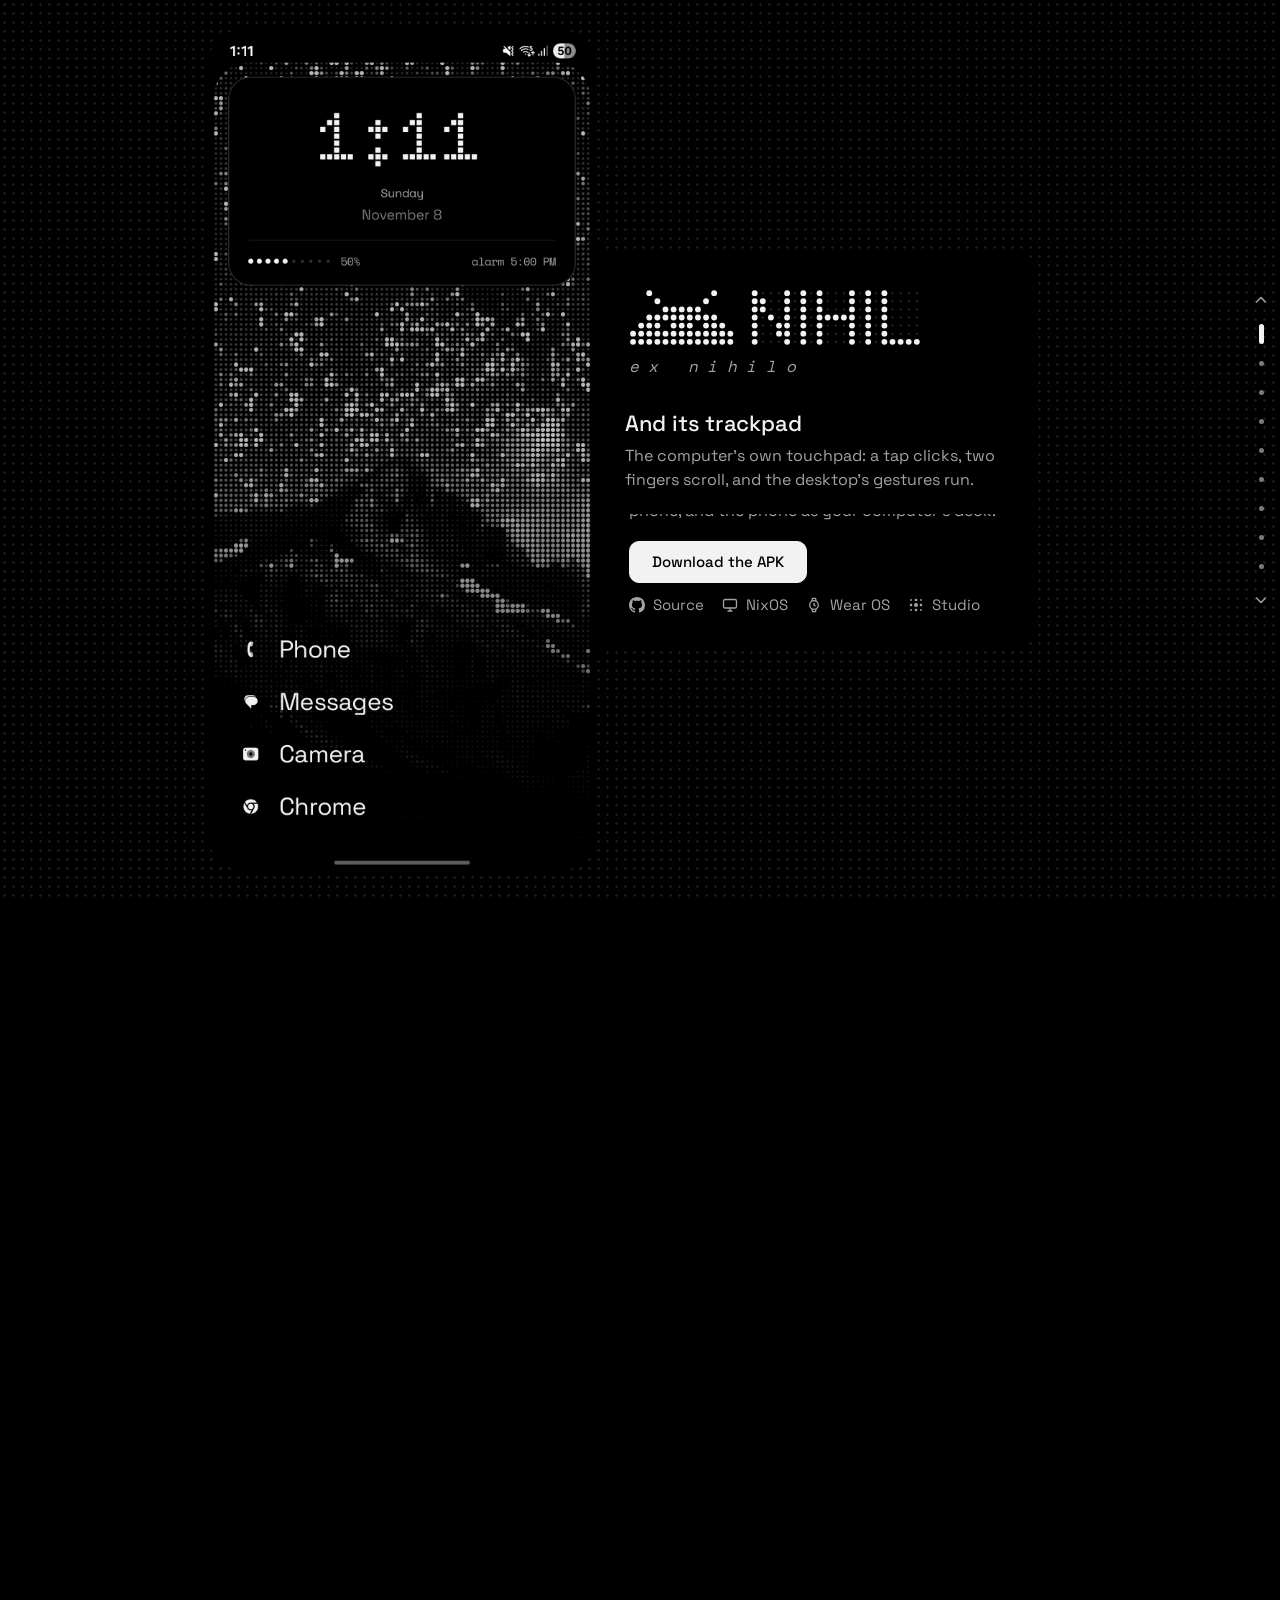
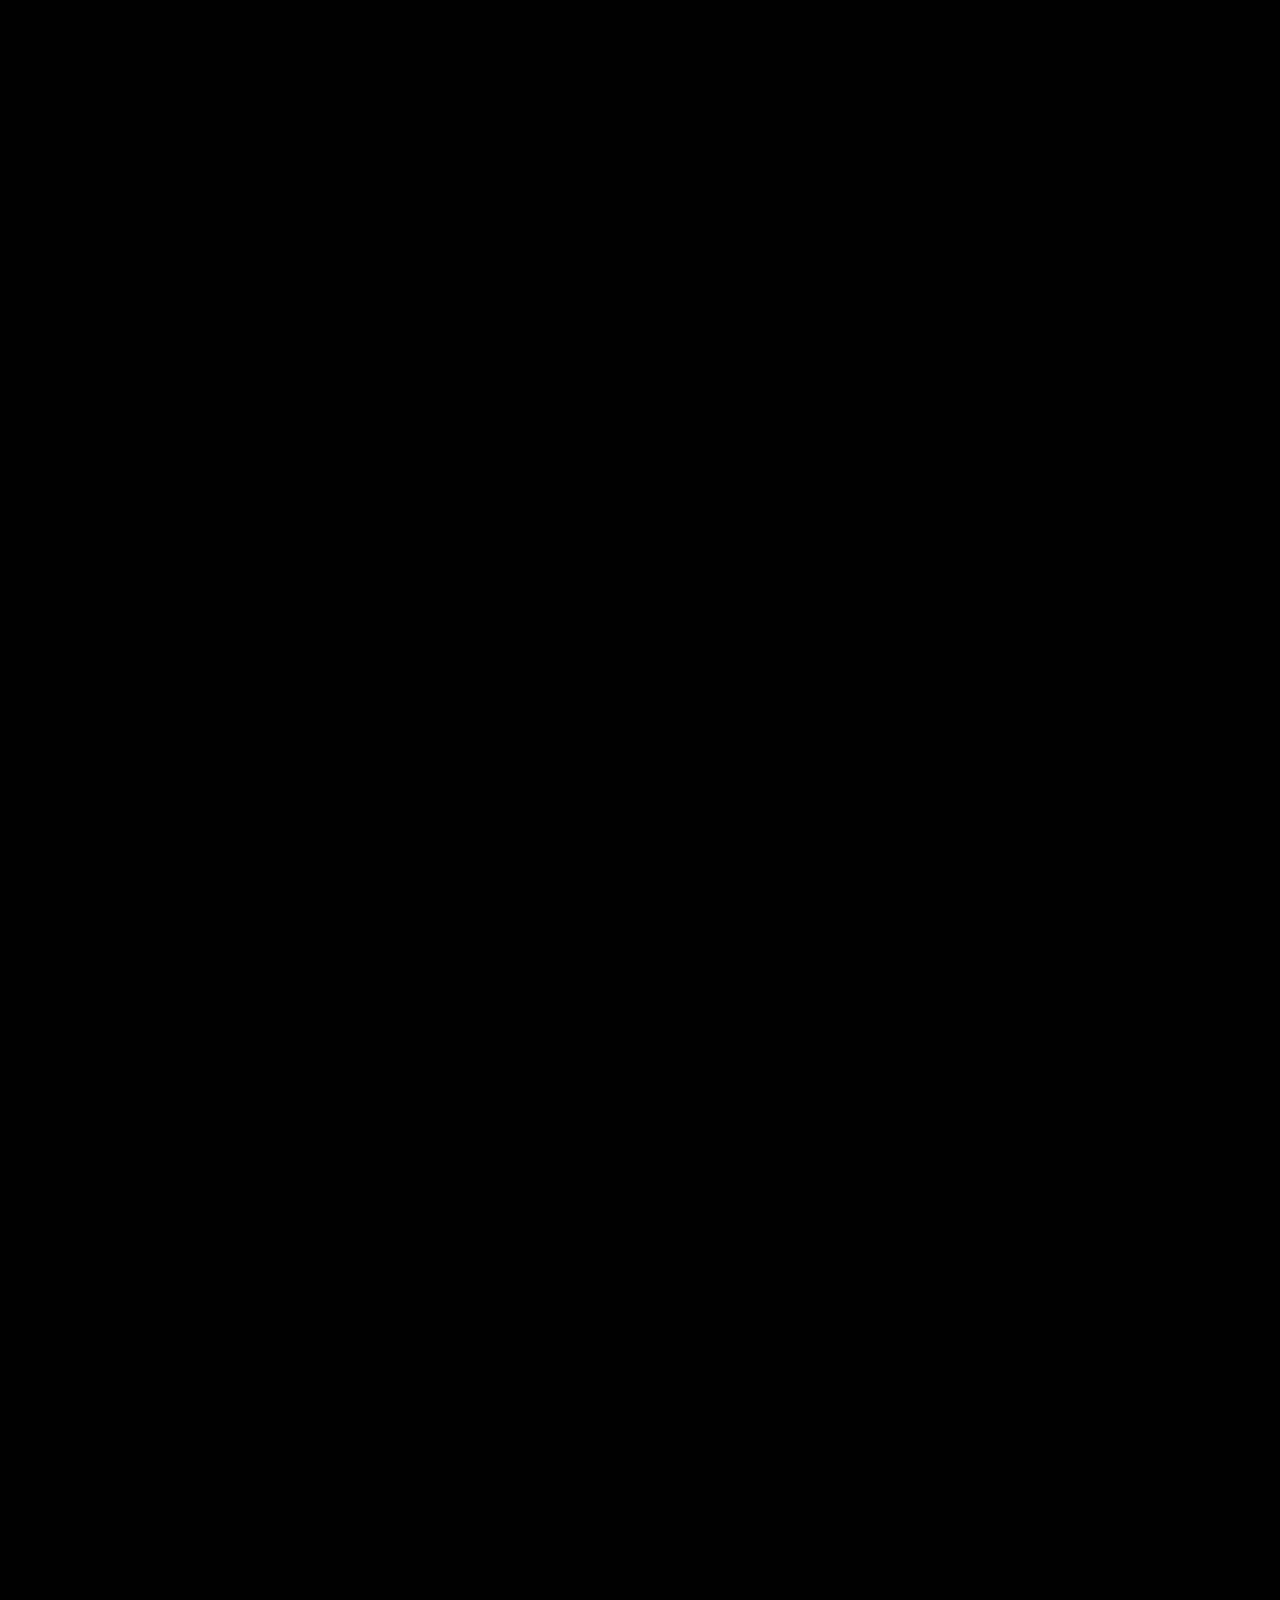
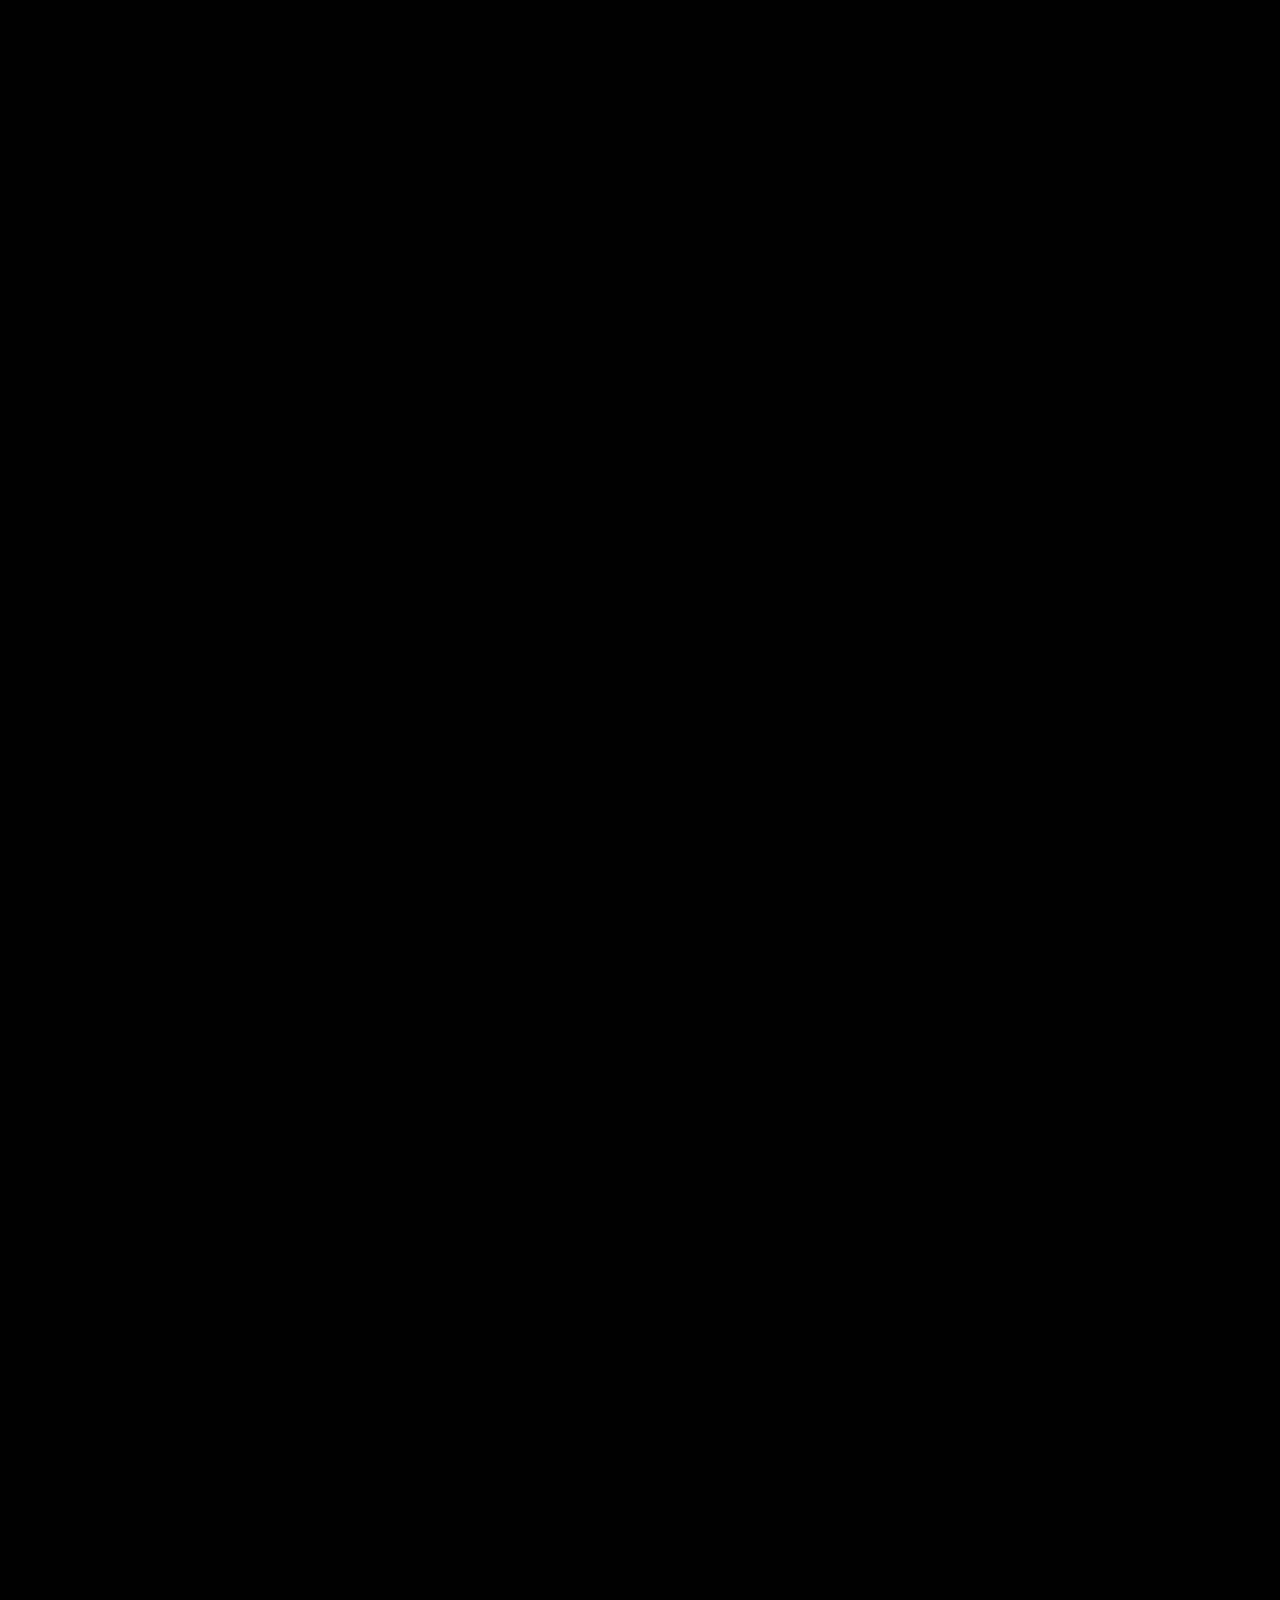
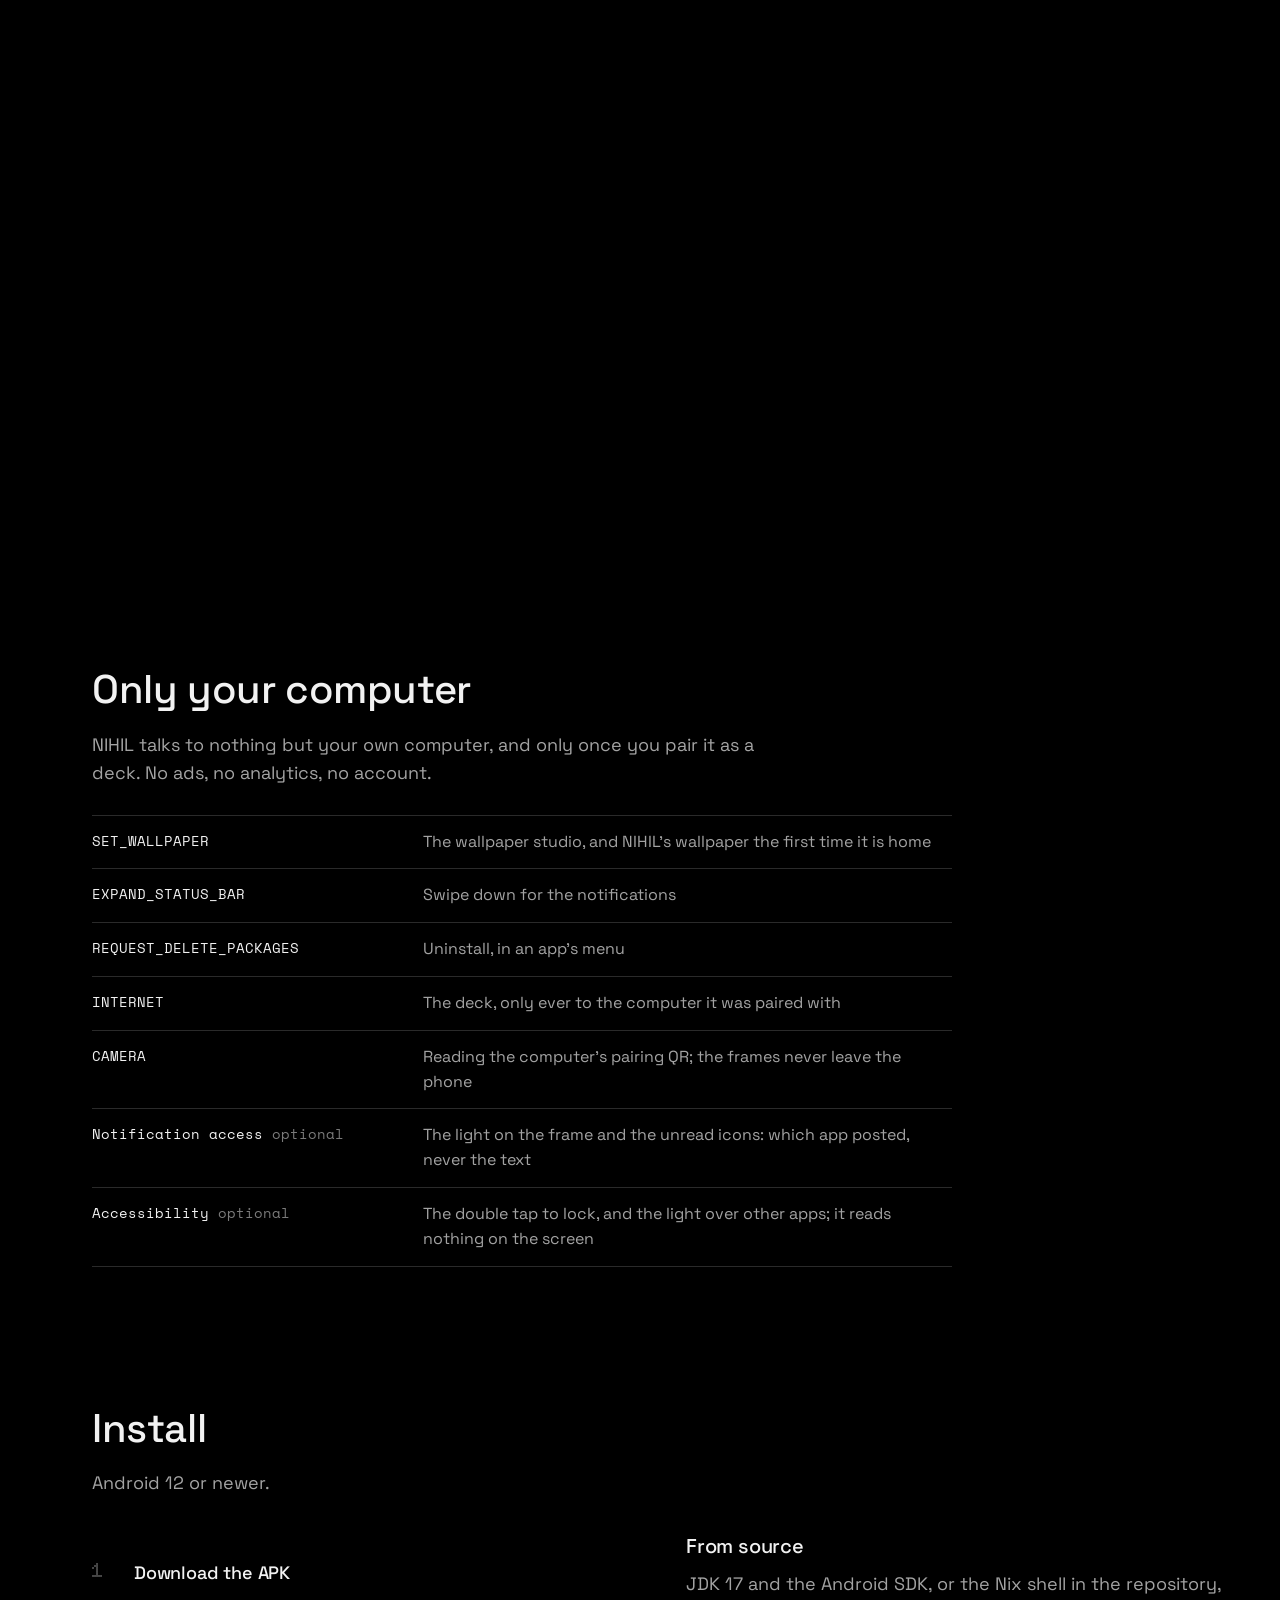
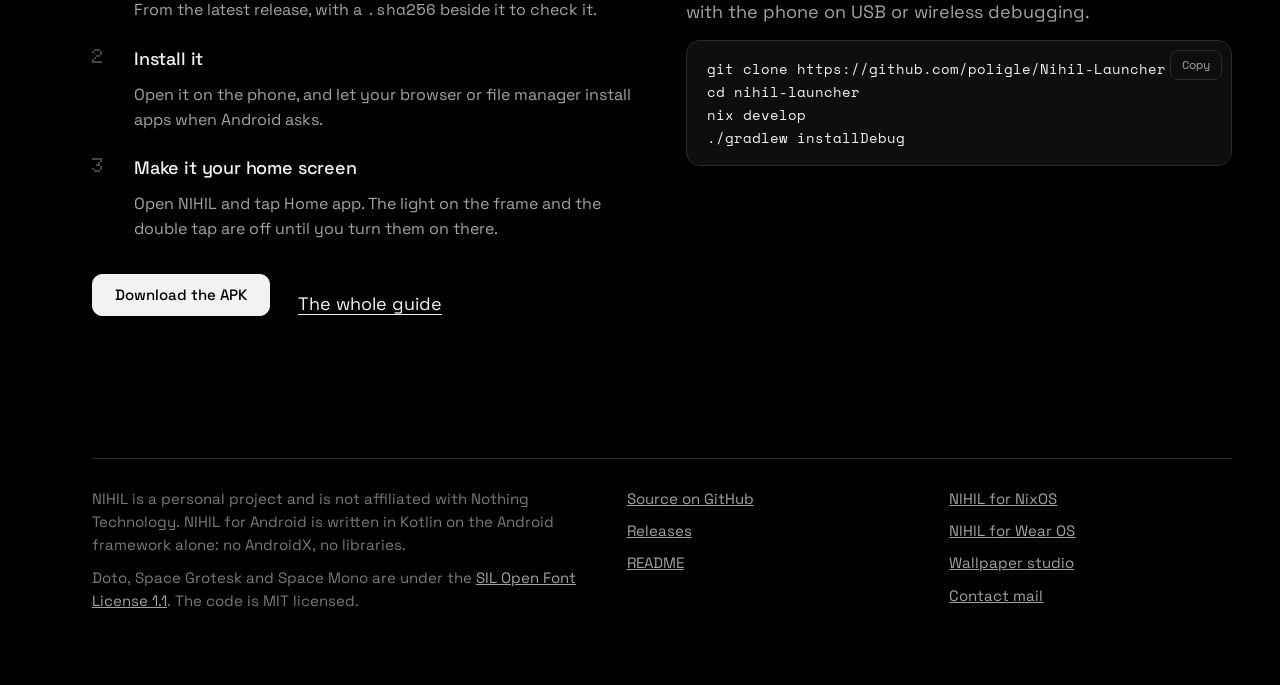
==== commit 5e3ecd87: "Site: one drawer at a time, the look as tabs, and the studio too A scroll, a key or an arrow by the " ====
--- a/docs/android/index.html
+++ b/docs/android/index.html
@@ -36,7 +36,7 @@
   transition: width var(--slow) var(--ease), height var(--slow) var(--ease);
 }
 [data-shape="wide"] .device { width: min(var(--wa), calc(var(--ha) * 2.1667)); height: min(calc(var(--wa) / 2.1667), var(--ha)); }
-.shots { position: absolute; inset: 0; border-radius: inherit; overflow: hidden; }
+.shots { position: absolute; inset: 0; border-radius: inherit; overflow: hidden; --cell: 10px; }
 .says { position: relative; z-index: 1; flex: none; align-self: stretch; width: var(--drawer-w); display: grid; align-items: center; }
 .say {
   grid-area: 1 / 1; position: relative; margin-left: -1px; padding: 24px 28px 22px 30px;
@@ -56,7 +56,6 @@
 html:not(.js) .say::before, html:not(.js) .say::after { display: none; }
 
 @media (max-aspect-ratio: 1 / 1) {
-  .stage { height: calc(var(--steps, 12) * 48svh + 100svh); }
   .pin { flex-direction: column; justify-content: center; align-items: stretch; gap: 14px; padding: 16px; }
   .slot { display: grid; place-items: center; order: 1; height: 50svh; }
   .device { --ha: 50svh; --wa: calc(100vw - 32px); }
@@ -77,13 +76,14 @@
 }
 
 @media (min-aspect-ratio: 1001 / 1000) and (max-height: 520px) {
-  .stage { --gutter: 12px; height: calc(var(--steps, 12) * 70svh + 100svh); }
+  .stage { --gutter: 12px; height: calc((var(--steps, 12) - 1) * 70svh + 100svh); }
   .say, .say.hero { padding: 16px 20px 16px 22px; }
   .say h2 { font-size: 19px; }
   .say p { font-size: 14px; }
   .say.hero h1 { font-size: 19px; margin: 8px 0 4px; }
   .say.hero h1 + p { display: none; }
   .say.hero .wordmark { width: 150px; }
+  .rail { gap: 4px; }
   .rail .dots { gap: 3px; }
   .rail .dot { height: 18px; }
   .rail .dot[aria-current="true"]::before { height: 14px; }
@@ -112,6 +112,7 @@
   <div class="bar-end">
     <a href="../" aria-label="NIHIL for NixOS" title="NIHIL for NixOS"><svg viewBox="0 0 16 16" fill="none" stroke="currentColor" stroke-width="1.3" stroke-linecap="round" stroke-linejoin="round" aria-hidden="true"><rect x="1.5" y="2.5" width="13" height="8.5" rx="1.6"/><path d="M6 14h4M8 11v3"/></svg></a>
     <a href="../wear/" aria-label="NIHIL for Wear OS" title="NIHIL for Wear OS"><svg viewBox="0 0 16 16" fill="none" stroke="currentColor" stroke-width="1.3" stroke-linecap="round" stroke-linejoin="round" aria-hidden="true"><circle cx="8" cy="8" r="4.3"/><path d="M6 3.9 6.5 1.3h3L10 3.9M6 12.1l.5 2.6h3l.5-2.6M8 6.3V8l1.1.9"/></svg></a>
+    <a href="../studio/" aria-label="Wallpaper studio" title="Wallpaper studio"><svg viewBox="0 0 16 16" fill="currentColor" aria-hidden="true"><circle cx="3" cy="3" r="0.9"/><circle cx="8" cy="3" r="1.3"/><circle cx="13" cy="3" r="0.9"/><circle cx="3" cy="8" r="1.3"/><circle cx="8" cy="8" r="2"/><circle cx="13" cy="8" r="1.3"/><circle cx="3" cy="13" r="0.9"/><circle cx="8" cy="13" r="1.3"/><circle cx="13" cy="13" r="0.9"/></svg></a>
     <a href="https://github.com/poligle/Nihil-Launcher" aria-label="Source code on GitHub" title="Source code on GitHub"><svg viewBox="0 0 16 16" fill="currentColor" aria-hidden="true"><path d="M8 0C3.58 0 0 3.58 0 8c0 3.54 2.29 6.53 5.47 7.59.4.07.55-.17.55-.38 0-.19-.01-.82-.01-1.49-2.01.37-2.53-.49-2.69-.94-.09-.23-.48-.94-.82-1.13-.28-.15-.68-.52-.01-.53.63-.01 1.08.58 1.23.82.72 1.21 1.87.87 2.33.66.07-.52.28-.87.51-1.07-1.78-.2-3.64-.89-3.64-3.95 0-.87.31-1.59.82-2.15-.08-.2-.36-1.02.08-2.12 0 0 .67-.21 2.2.82.64-.18 1.32-.27 2-.27.68 0 1.36.09 2 .27 1.53-1.04 2.2-.82 2.2-.82.44 1.1.16 1.92.08 2.12.51.56.82 1.27.82 2.15 0 3.07-1.87 3.75-3.65 3.95.29.25.54.73.54 1.48 0 1.07-.01 1.93-.01 2.2 0 .21.15.46.55.38A8.013 8.013 0 0016 8c0-4.42-3.58-8-8-8z"/></svg></a>
   </div>
 </header>
@@ -132,13 +133,14 @@
         <div class="wordmark" id="wordmark"><img src="nihil-logo-dark.svg" alt="NIHIL" width="370" height="90"></div>
         <p class="motto"><i>ex nihilo</i></p>
         <h1>A dot&#8209;matrix launcher for Android</h1>
-        <p>The desktop's frame, clock and light on the phone, and the phone as a deck for your computer.</p>
+        <p>The desktop's frame, clock and light on the phone, and the phone as your computer's deck.</p>
         <div class="actions">
           <a class="key accent" href="https://github.com/poligle/Nihil-Launcher/releases/latest">Download the APK</a>
           <ul class="away">
             <li><a href="https://github.com/poligle/Nihil-Launcher"><svg viewBox="0 0 16 16" fill="currentColor" aria-hidden="true"><path d="M8 0C3.58 0 0 3.58 0 8c0 3.54 2.29 6.53 5.47 7.59.4.07.55-.17.55-.38 0-.19-.01-.82-.01-1.49-2.01.37-2.53-.49-2.69-.94-.09-.23-.48-.94-.82-1.13-.28-.15-.68-.52-.01-.53.63-.01 1.08.58 1.23.82.72 1.21 1.87.87 2.33.66.07-.52.28-.87.51-1.07-1.78-.2-3.64-.89-3.64-3.95 0-.87.31-1.59.82-2.15-.08-.2-.36-1.02.08-2.12 0 0 .67-.21 2.2.82.64-.18 1.32-.27 2-.27.68 0 1.36.09 2 .27 1.53-1.04 2.2-.82 2.2-.82.44 1.1.16 1.92.08 2.12.51.56.82 1.27.82 2.15 0 3.07-1.87 3.75-3.65 3.95.29.25.54.73.54 1.48 0 1.07-.01 1.93-.01 2.2 0 .21.15.46.55.38A8.013 8.013 0 0016 8c0-4.42-3.58-8-8-8z"/></svg>Source</a></li>
             <li><a href="../"><svg viewBox="0 0 16 16" fill="none" stroke="currentColor" stroke-width="1.3" stroke-linecap="round" stroke-linejoin="round" aria-hidden="true"><rect x="1.5" y="2.5" width="13" height="8.5" rx="1.6"/><path d="M6 14h4M8 11v3"/></svg>NixOS</a></li>
             <li><a href="../wear/"><svg viewBox="0 0 16 16" fill="none" stroke="currentColor" stroke-width="1.3" stroke-linecap="round" stroke-linejoin="round" aria-hidden="true"><circle cx="8" cy="8" r="4.3"/><path d="M6 3.9 6.5 1.3h3L10 3.9M6 12.1l.5 2.6h3l.5-2.6M8 6.3V8l1.1.9"/></svg>Wear OS</a></li>
+            <li><a href="../studio/"><svg viewBox="0 0 16 16" fill="currentColor" aria-hidden="true"><circle cx="3" cy="3" r="0.9"/><circle cx="8" cy="3" r="1.3"/><circle cx="13" cy="3" r="0.9"/><circle cx="3" cy="8" r="1.3"/><circle cx="8" cy="8" r="2"/><circle cx="13" cy="8" r="1.3"/><circle cx="3" cy="13" r="0.9"/><circle cx="8" cy="13" r="1.3"/><circle cx="13" cy="13" r="0.9"/></svg>Studio</a></li>
           </ul>
         </div>
       </li>
@@ -151,17 +153,17 @@
       <li class="say" data-name="Held" data-src="../assets/screens/android/menu.webp"
         data-alt="The home screen held: over the clock's card, the menu with NIHIL wallpaper, Add a web and NIHIL settings, each with its icon.">
         <h2>Hold the home screen</h2>
-        <p>For the wallpaper studio, a web kept as an app, and the settings.</p>
+        <p>The wallpaper studio, a web as an app, and the settings.</p>
       </li>
       <li class="say" data-name="Settings" data-src="../assets/screens/android/settings.webp"
         data-alt="Settings as the desktop's Preferences: NIHIL in dots, a heading for each section, each setting with its name on the left and its toggle on the right.">
         <h2>Settings</h2>
-        <p>The look, what NIHIL does when you touch it, and the computer it is a deck for.</p>
+        <p>The look, the touch, and the computer it's a deck for.</p>
       </li>
       <li class="say" data-name="Wallpaper studio" data-src="../assets/screens/android/studio-night.webp"
         data-alt="A photo of a night sky over snowy mountains as a phone wallpaper made of LEDs: stars as single dots, the mountains as fields of grey and white dots.">
         <h2>Photos become LEDs</h2>
-        <p>The studio turns a photo into a matrix at the screen's own resolution, and the photo never leaves the phone.</p>
+        <p>A photo as a matrix at the screen's own resolution. It never leaves the phone.</p>
       </li>
       <li class="say" data-name="Tasks" data-src="../assets/screens/android/tasks.webp"
         data-alt="Tasks on the phone, synced with the computer: To do, Doing and Done as tabs with how many cards each has, two cards to do with a pencil each, and the field for a new task at the bottom.">
@@ -171,12 +173,12 @@
       <li class="say" data-name="The deck" data-shape="wide" data-src="../assets/screens/android/deck-music.webp"
         data-alt="The deck in landscape, its first workspace: what plays on the computer with its keys, and the volume in dots with the lock beside it.">
         <h2>The phone as a deck</h2>
-        <p>Paired by the QR in the computer's Preferences: its music, its volume and its lock, in landscape.</p>
+        <p>Paired with the QR in the computer's Preferences: its music, volume and lock, in landscape.</p>
       </li>
       <li class="say" data-name="Apps and webs" data-shape="wide" data-src="../assets/screens/android/deck-apps.webp"
         data-alt="The deck's second workspace: the computer's apps with their icons, and the webs kept on the phone with their favicons.">
         <h2>Its apps and webs</h2>
-        <p>The computer's apps open from the phone, with the computer's own icons.</p>
+        <p>The computer's apps, with its own icons, open from here.</p>
       </li>
       <li class="say" data-name="Trackpad" data-shape="wide" data-src="../assets/screens/android/deck-trackpad.webp"
         data-alt="The deck's trackpad full screen: a field of dim dots from edge to edge, lit white around a finger, and the key to leave full screen in its corner.">
@@ -185,7 +187,9 @@
       </li>
     </ol>
     <div class="rail">
+      <button class="go up" type="button" aria-label="Previous"><svg viewBox="0 0 16 16" fill="none" stroke="currentColor" stroke-width="1.5" stroke-linecap="round" stroke-linejoin="round" aria-hidden="true"><path d="M3.5 10 8 5.5l4.5 4.5"/></svg></button>
       <div class="dots" role="group" aria-label="Screens"></div>
+      <button class="go down" type="button" aria-label="Next"><svg viewBox="0 0 16 16" fill="none" stroke="currentColor" stroke-width="1.5" stroke-linecap="round" stroke-linejoin="round" aria-hidden="true"><path d="M3.5 6 8 10.5 12.5 6"/></svg></button>
     </div>
   </div>
 </section>
@@ -199,7 +203,7 @@
         <p class="quiet">NIHIL talks to nothing but your own computer, and only once you pair it as a deck. No ads, no analytics, no account.</p>
       </div>
       <dl class="rows">
-        <div><dt>SET_WALLPAPER</dt><dd>The wallpaper studio</dd></div>
+        <div><dt>SET_WALLPAPER</dt><dd>The wallpaper studio, and NIHIL's wallpaper the first time it is home</dd></div>
         <div><dt>EXPAND_STATUS_BAR</dt><dd>Swipe down for the notifications</dd></div>
         <div><dt>REQUEST_DELETE_PACKAGES</dt><dd>Uninstall, in an app's menu</dd></div>
         <div><dt>INTERNET</dt><dd>The deck, only ever to the computer it was paired with</dd></div>
@@ -221,7 +225,7 @@
             <li><h3>Install it</h3><p>Open it on the phone, and let your browser or file manager install apps when Android asks.</p></li>
             <li><h3>Make it your home screen</h3><p>Open NIHIL and tap Home app. The light on the frame and the double tap are off until you turn them on there.</p></li>
           </ol>
-          <div class="links"><a class="key accent" href="https://github.com/poligle/Nihil-Launcher/releases/latest">Download the APK</a></div>
+          <div class="links"><a class="key accent" href="https://github.com/poligle/Nihil-Launcher/releases/latest">Download the APK</a><a class="more" href="https://github.com/poligle/Nihil-Launcher/blob/HEAD/docs/install.md">The whole guide</a></div>
         </div>
         <div>
           <h3>From source</h3>
--- a/docs/assets/site.css
+++ b/docs/assets/site.css
@@ -106,19 +106,31 @@
 }
 .leds .tip { left: 30px; }
 .rail .tip { right: 30px; }
-.leds a:hover .tip, .leds a:focus-visible .tip, .rail .dot:hover .tip, .rail .dot:focus-visible .tip, .rail .glass:hover .tip, .rail .glass:focus-visible .tip { opacity: 1; }
+.leds a:hover .tip, .leds a:focus-visible .tip, .rail .dot:hover .tip, .rail .dot:focus-visible .tip { opacity: 1; }
 .bar-end { display: flex; flex-direction: column; align-items: center; gap: 14px; }
 .bar-end a { display: grid; place-items: center; width: 26px; height: 26px; color: var(--dim); }
 .bar-end a:hover { color: var(--ink); }
 .bar-end svg { width: 18px; height: 18px; }
 
-.stage { position: relative; height: calc(var(--steps, 12) * 62svh + 100svh); }
+@property --led { syntax: "<length>"; inherits: false; initial-value: 0px; }
+
+.stage { position: relative; height: calc((var(--steps, 12) - 1) * 62svh + 100svh); }
 .pin { position: sticky; top: 0; height: 100svh; overflow: hidden; }
-.shots img { position: absolute; inset: 0; width: 100%; height: 100%; object-fit: contain; opacity: 0; transition: opacity var(--normal) ease-out; }
-.shots img.on { opacity: 1; }
+.marks { position: absolute; top: 0; left: 0; width: 1px; height: 100%; pointer-events: none; }
+.marks i { position: absolute; left: 0; width: 1px; height: 1px; }
+.shots { --cell: 14px; }
+.shots img {
+  position: absolute; inset: 0; width: 100%; height: 100%; object-fit: contain;
+  -webkit-mask-image: radial-gradient(circle at center, #000 var(--led), transparent calc(var(--led) + 0.6px));
+  mask-image: radial-gradient(circle at center, #000 var(--led), transparent calc(var(--led) + 0.6px));
+  -webkit-mask-size: var(--cell) var(--cell); mask-size: var(--cell) var(--cell);
+  -webkit-mask-position: center; mask-position: center;
+  transition: --led 300ms cubic-bezier(0.4, 0, 1, 1);
+}
+.shots img.on { z-index: 1; --led: calc(var(--cell) * 0.75); transition: --led 460ms var(--ease) 90ms; }
 .says { margin: 0; padding: 0; list-style: none; }
-.say { opacity: 0; visibility: hidden; transition: opacity var(--normal), transform var(--normal) var(--ease), visibility 0s linear var(--normal); }
-.says > .say.on { opacity: 1; visibility: visible; transform: none; transition: opacity var(--normal), transform var(--normal) var(--ease), visibility 0s; }
+.say { opacity: 0; visibility: hidden; transition: opacity 160ms, transform 220ms var(--ease), visibility 0s linear 220ms; }
+.says > .say.on { opacity: 1; visibility: visible; transform: none; transition: opacity 280ms 140ms, transform 400ms var(--ease) 140ms, visibility 0s; }
 .say h2 { font-size: 22px; line-height: 1.25; margin-bottom: 6px; }
 .say p { color: var(--dim); font-size: 16px; line-height: 1.5; margin: 0 0 12px; }
 .say p:last-child { margin: 0; }
@@ -132,11 +144,20 @@
 .away a:hover { color: var(--ink); }
 .away svg { width: 16px; height: 16px; flex: none; }
 
-.rail { position: absolute; z-index: 3; right: 6px; top: 50%; transform: translateY(-50%); display: flex; flex-direction: column; align-items: center; gap: 22px; }
+.rail { position: absolute; z-index: 3; right: 6px; top: 50%; transform: translateY(-50%); display: flex; flex-direction: column; align-items: center; gap: 10px; }
 .rail .dots { display: flex; flex-direction: column; align-items: center; gap: 7px; }
-.rail .glass { position: relative; display: grid; place-items: center; width: 22px; height: 22px; padding: 0; border: 0; border-radius: 6px; background: none; color: var(--muted); cursor: pointer; }
-.rail .glass:hover, .rail .glass[aria-pressed="true"] { color: var(--ink); }
-.rail .glass svg { width: 16px; height: 16px; }
+.rail .go { display: grid; place-items: center; width: 26px; height: 26px; padding: 0; border: 0; border-radius: 8px; background: none; color: var(--dim); cursor: pointer; transition: color var(--fast), opacity var(--fast); }
+.rail .go:hover { color: var(--ink); }
+.rail .go[disabled] { opacity: 0.25; cursor: default; }
+.rail .go svg { width: 16px; height: 16px; }
+
+.looks, .tabs { display: flex; align-items: center; gap: 22px; margin: 0; }
+.looks button, .tabs button {
+  appearance: none; padding: 5px 0 6px; border: 0; border-bottom: 2px solid transparent; background: none; cursor: pointer;
+  font: 400 15px/1 var(--sans); color: var(--muted); transition: color var(--fast), border-color var(--fast);
+}
+.looks button:hover, .tabs button:hover { color: var(--ink); }
+.looks button[aria-checked="true"], .tabs button[aria-checked="true"] { color: var(--ink); border-bottom-color: var(--ink); }
 
 .keys { display: flex; flex-wrap: wrap; gap: 7px; align-items: center; font: 400 12px/1 var(--mono); color: var(--muted); }
 kbd {
@@ -194,7 +215,8 @@
 
 .steps { margin: 28px 0 0; padding: 0; list-style: none; display: grid; gap: 22px; counter-reset: step; }
 .steps li { display: grid; grid-template-columns: 30px minmax(0, 1fr); gap: 2px 12px; counter-increment: step; }
-.steps li::before { content: counter(step); grid-row: span 2; font: 700 20px/1.15 "Doto", var(--mono); color: var(--muted); }
+.steps li::before { content: counter(step); grid-column: 1; grid-row: 1 / span 2; font: 700 20px/1.15 "Doto", var(--mono); color: var(--muted); }
+.steps li > * { grid-column: 2; }
 .steps h3 { font-size: 18px; }
 .steps p { color: var(--dim); font-size: 16px; margin: 0; }
 
@@ -206,7 +228,7 @@
 
 html:not(.js) .stage { height: auto; }
 html:not(.js) .pin { position: static; height: auto; display: block; padding: 24px; }
-html:not(.js) .shots img:first-child { opacity: 1; }
+html:not(.js) .shots img:first-child { --led: 20px; }
 html:not(.js) .say { position: static; opacity: 1; visibility: visible; transform: none; width: auto; margin: 18px 0 0; grid-area: auto; }
 html:not(.js) .rail { display: none; }
 
@@ -224,8 +246,16 @@
   footer { padding: 0 calc(var(--t) + 16px) 48px calc(var(--left) + 16px); }
 }
 
+@media (pointer: coarse) {
+  html { scroll-snap-type: y proximity; }
+  .marks i { scroll-snap-align: start; scroll-snap-stop: always; }
+}
+
 @media (max-aspect-ratio: 1 / 1) {
+  .stage { height: calc((var(--steps, 12) - 1) * 48svh + 100svh); }
+  .shots { --cell: 10px; }
   .rail { position: static; transform: none; flex-direction: row; justify-content: space-between; }
+  .rail .go svg { transform: rotate(-90deg); }
   .rail .dots { flex-direction: row; }
   .rail .dot { width: 22px; height: 20px; }
   .rail .dot[aria-current="true"]::before { width: 18px; height: 5px; }
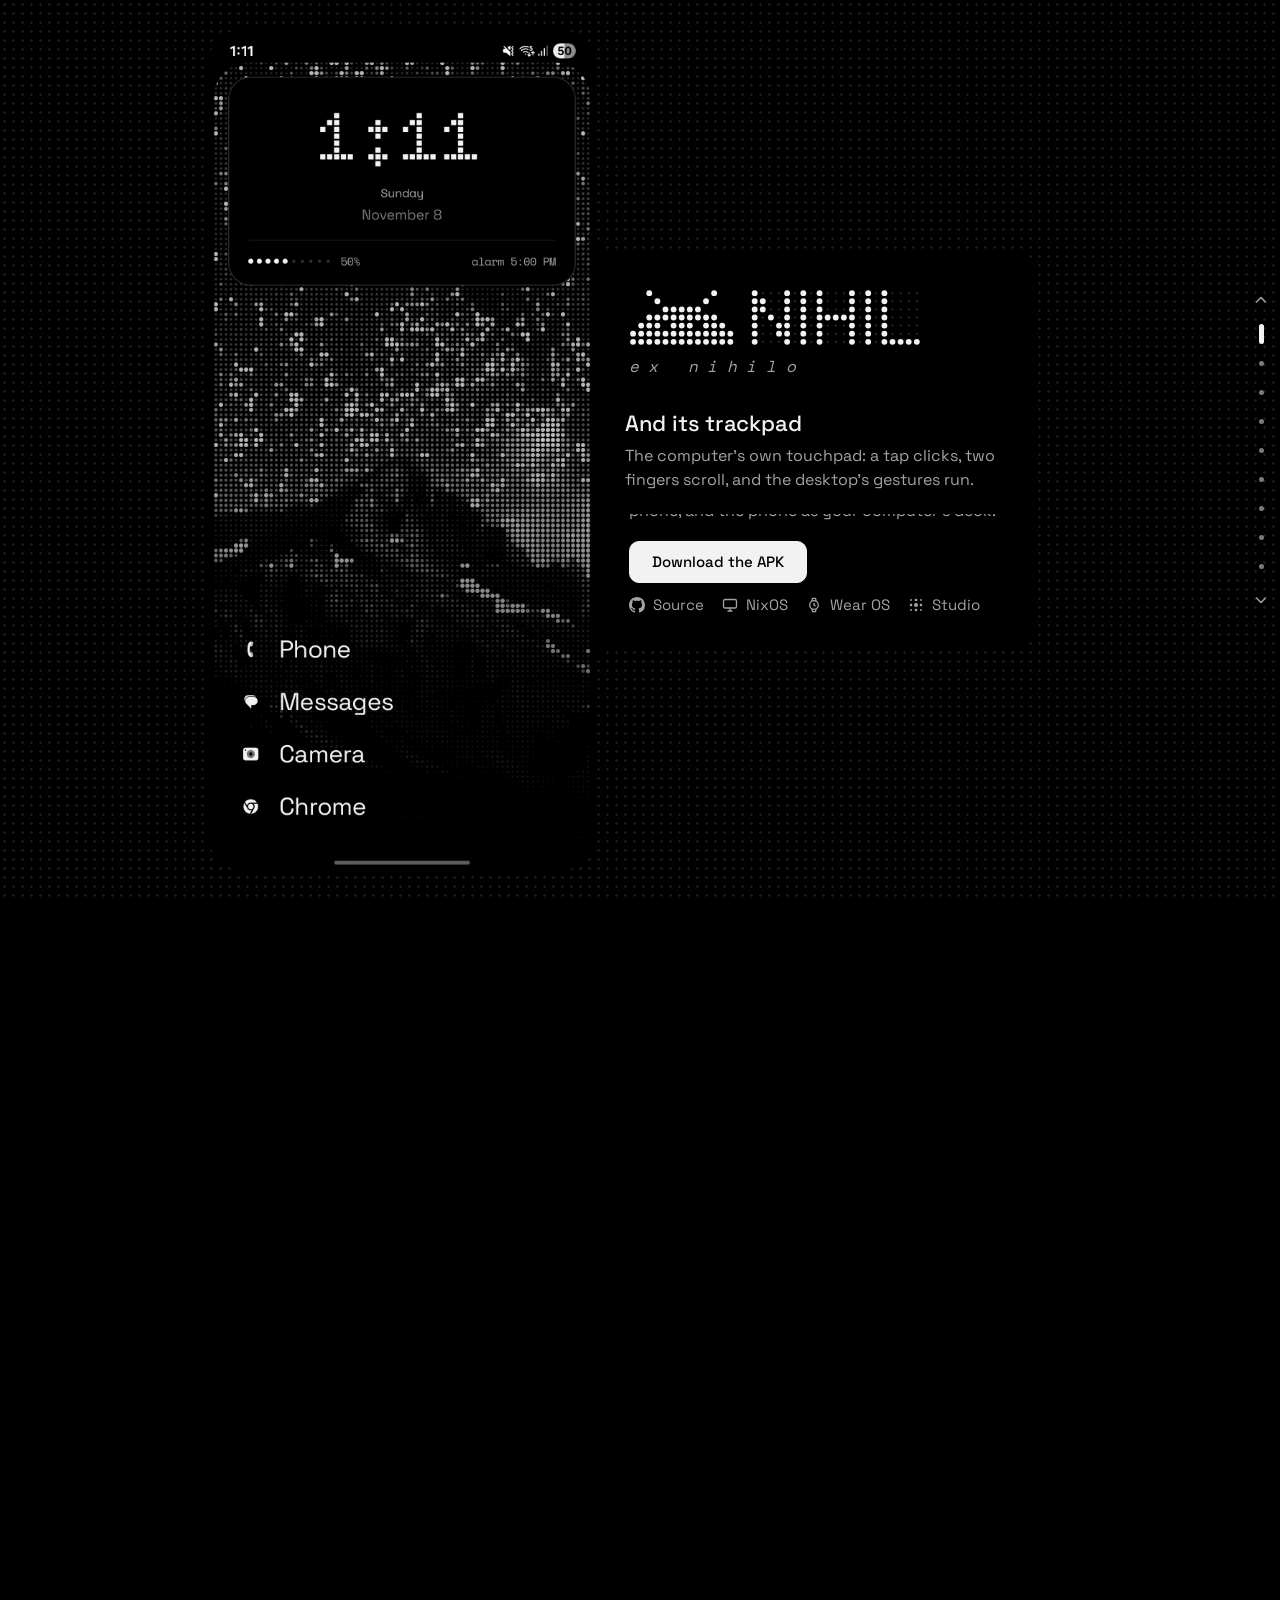
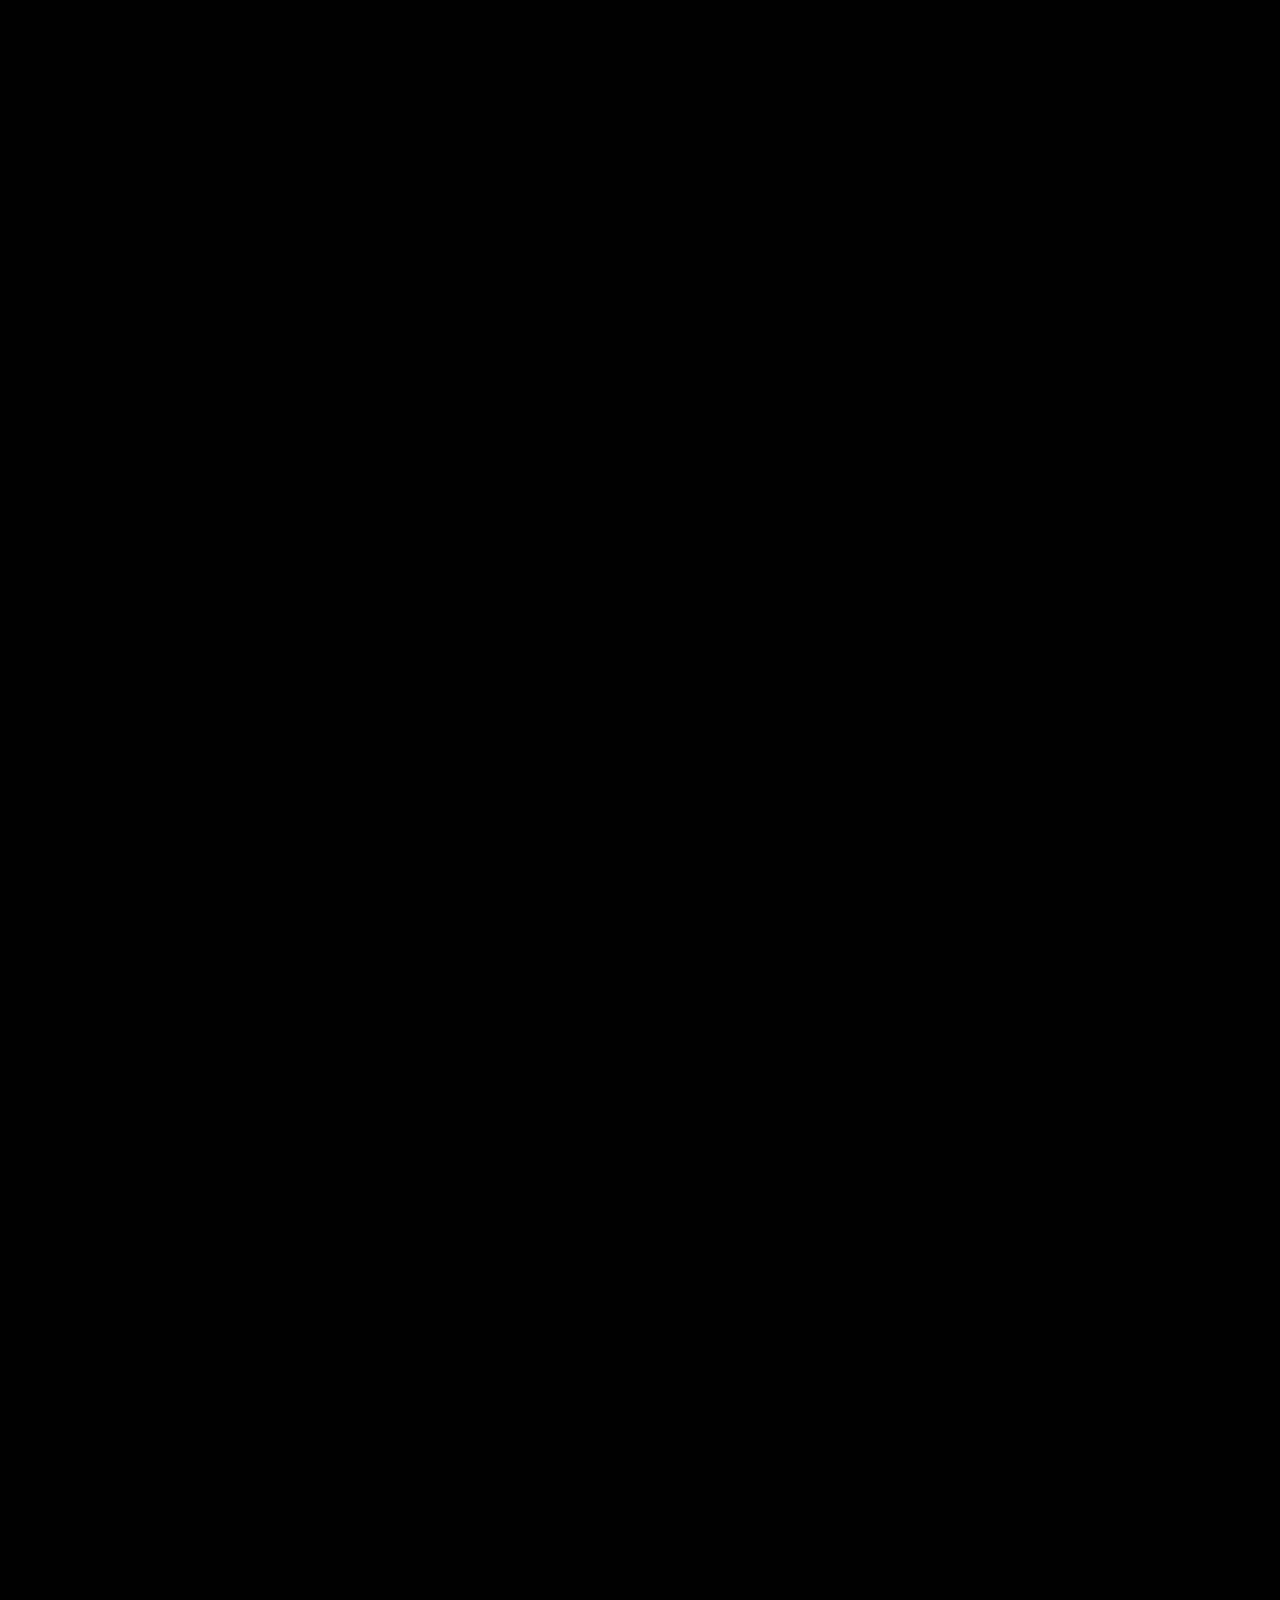
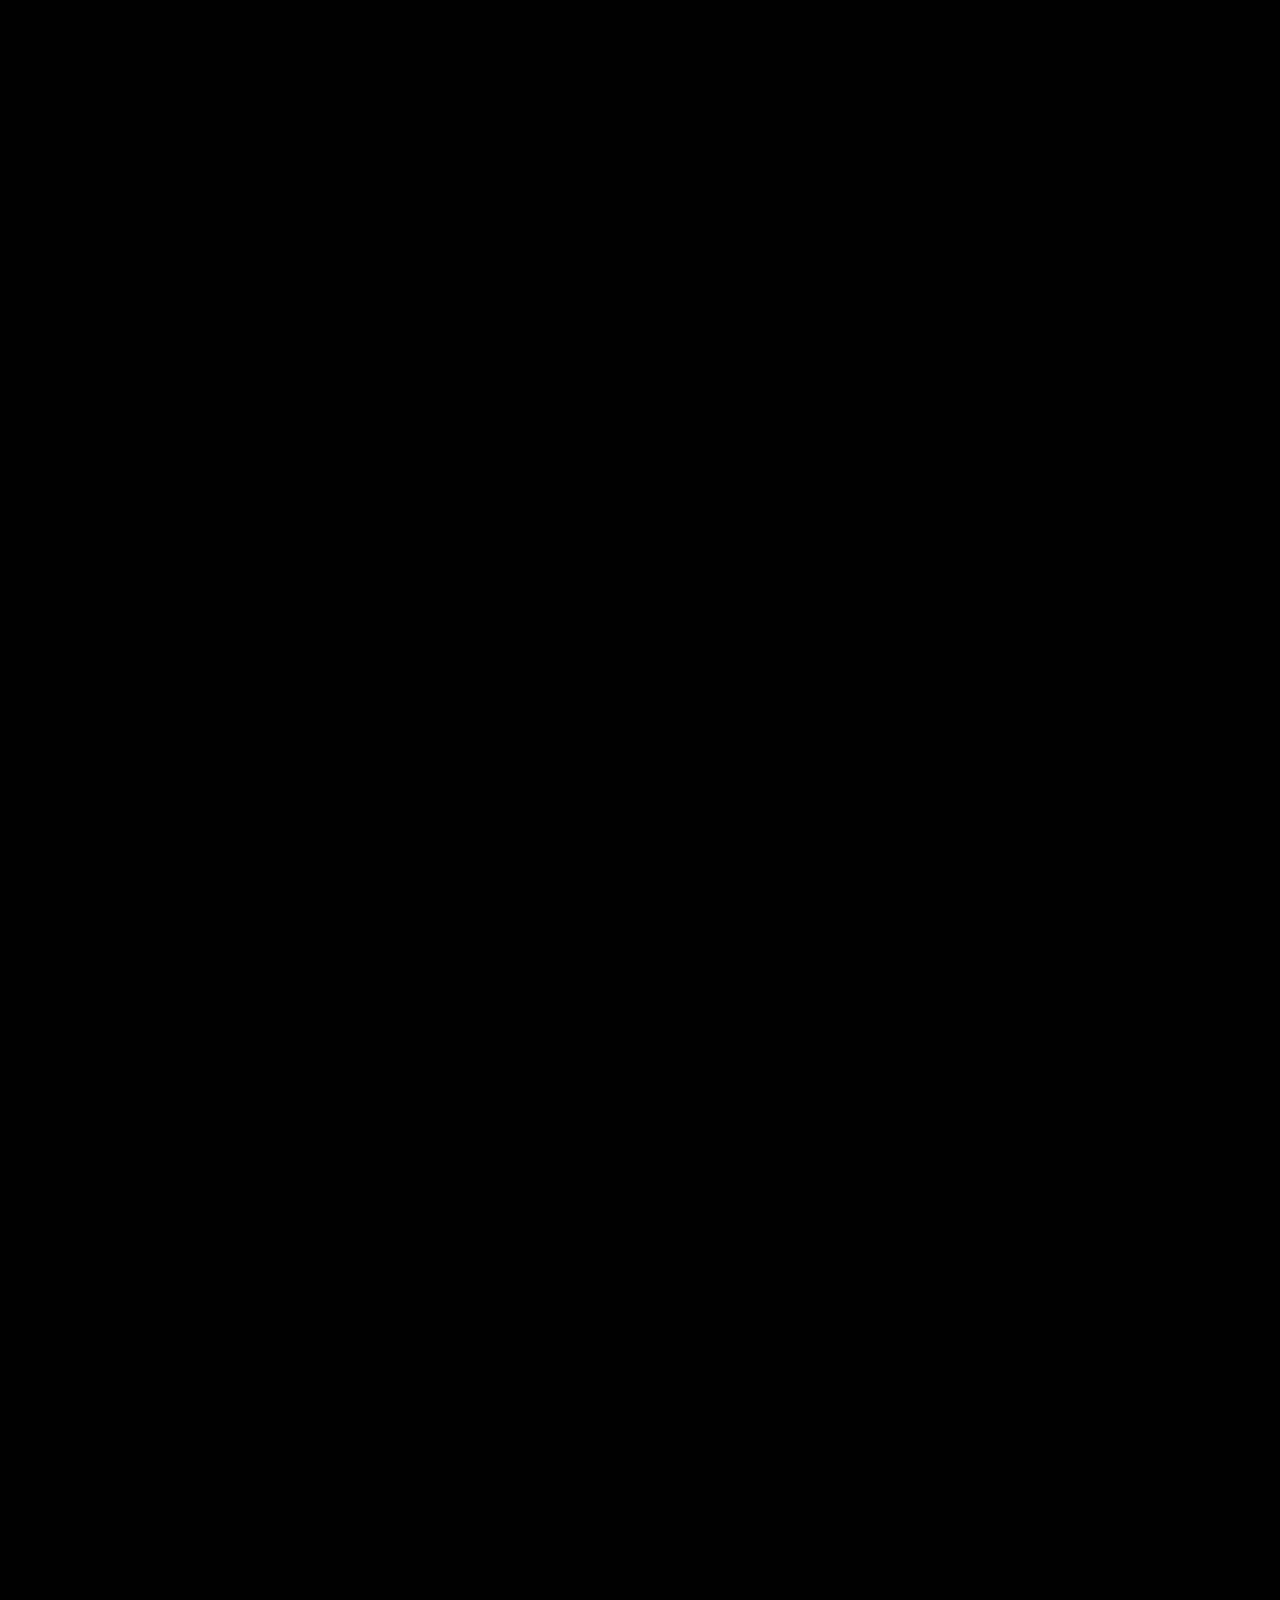
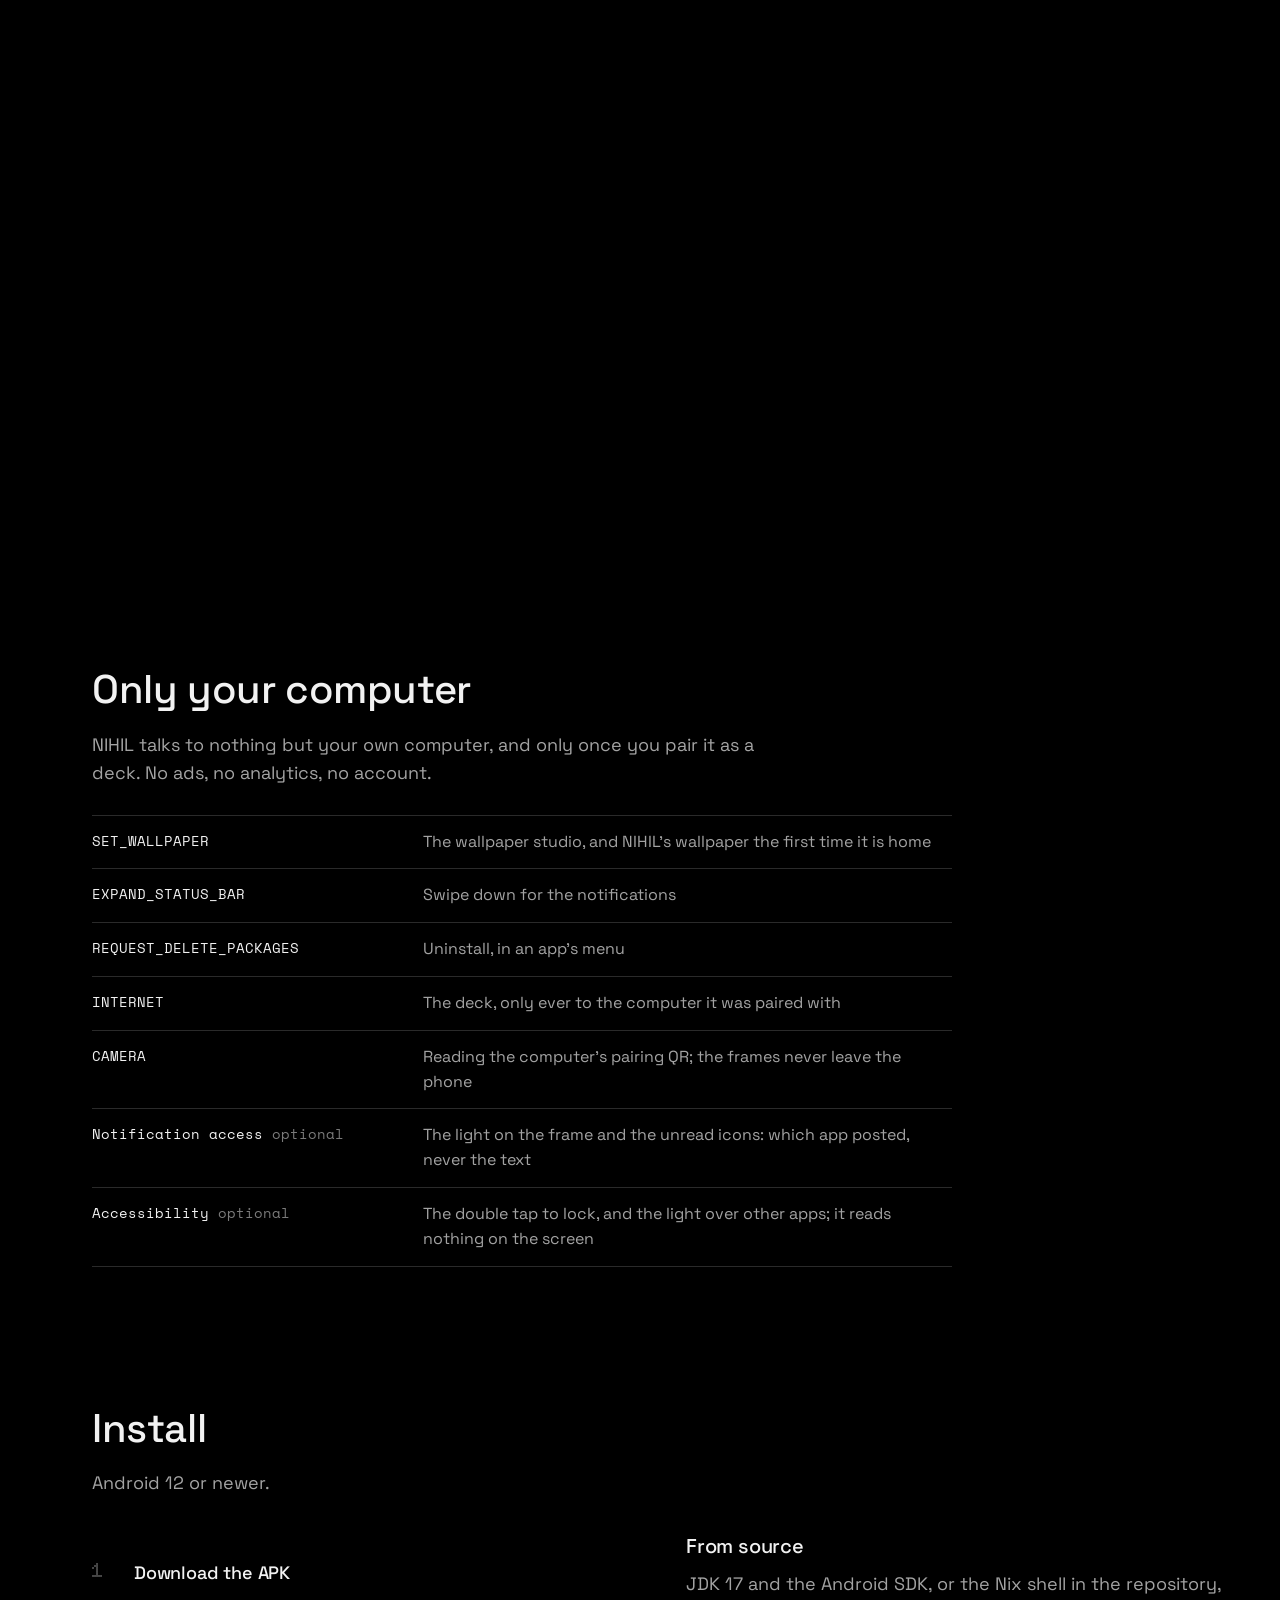
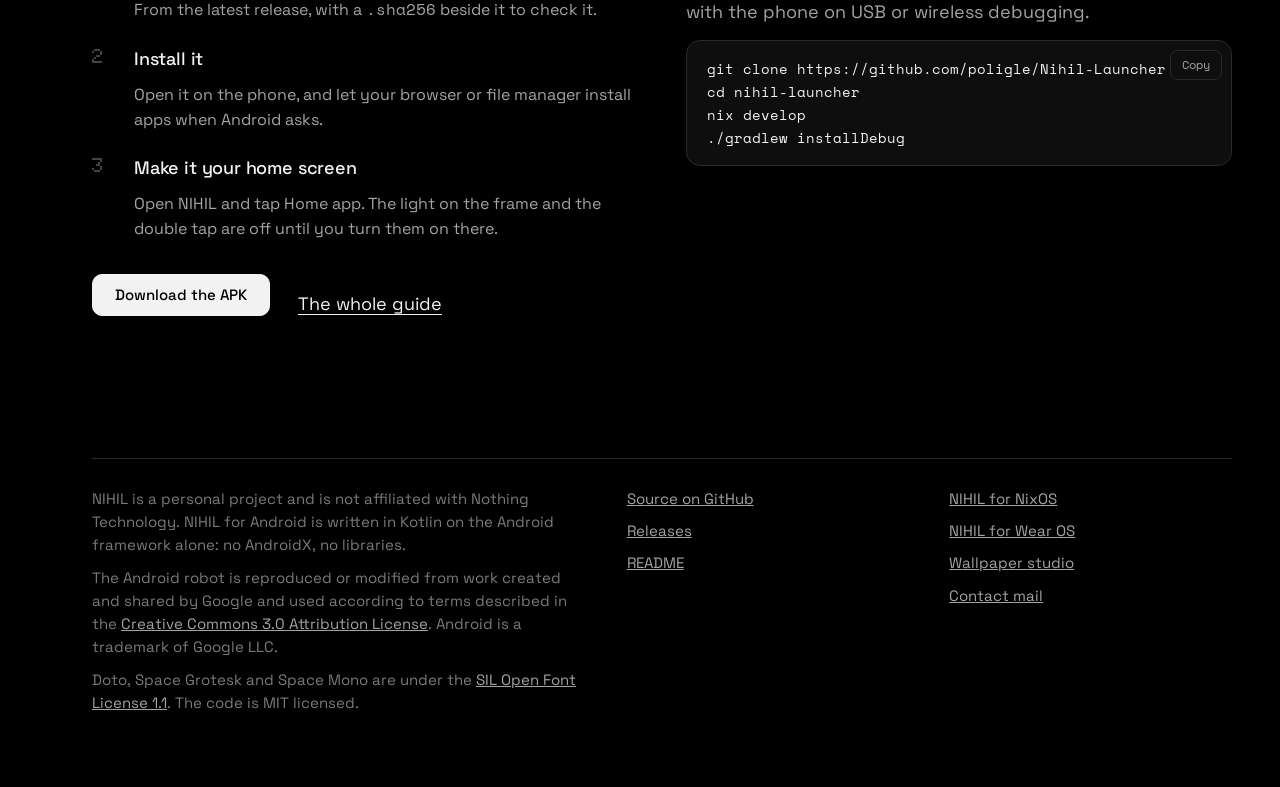
==== commit bbdd9a69: "Docs: whose logos, which sounds, «Devices», and pictures in WebP The README and the site gave the Ni" ====
--- a/docs/android/index.html
+++ b/docs/android/index.html
@@ -245,6 +245,7 @@
   <div class="wrap">
     <div>
       <p>NIHIL is a personal project and is not affiliated with Nothing Technology. NIHIL for Android is written in Kotlin on the Android framework alone: no AndroidX, no libraries.</p>
+      <p>The Android robot is reproduced or modified from work created and shared by Google and used according to terms described in the <a href="https://creativecommons.org/licenses/by/3.0/">Creative Commons 3.0 Attribution License</a>. Android is a trademark of Google LLC.</p>
       <p>Doto, Space Grotesk and Space Mono are under the <a href="../assets/fonts/OFL.txt">SIL Open Font License 1.1</a>. The code is MIT licensed.</p>
     </div>
     <div>
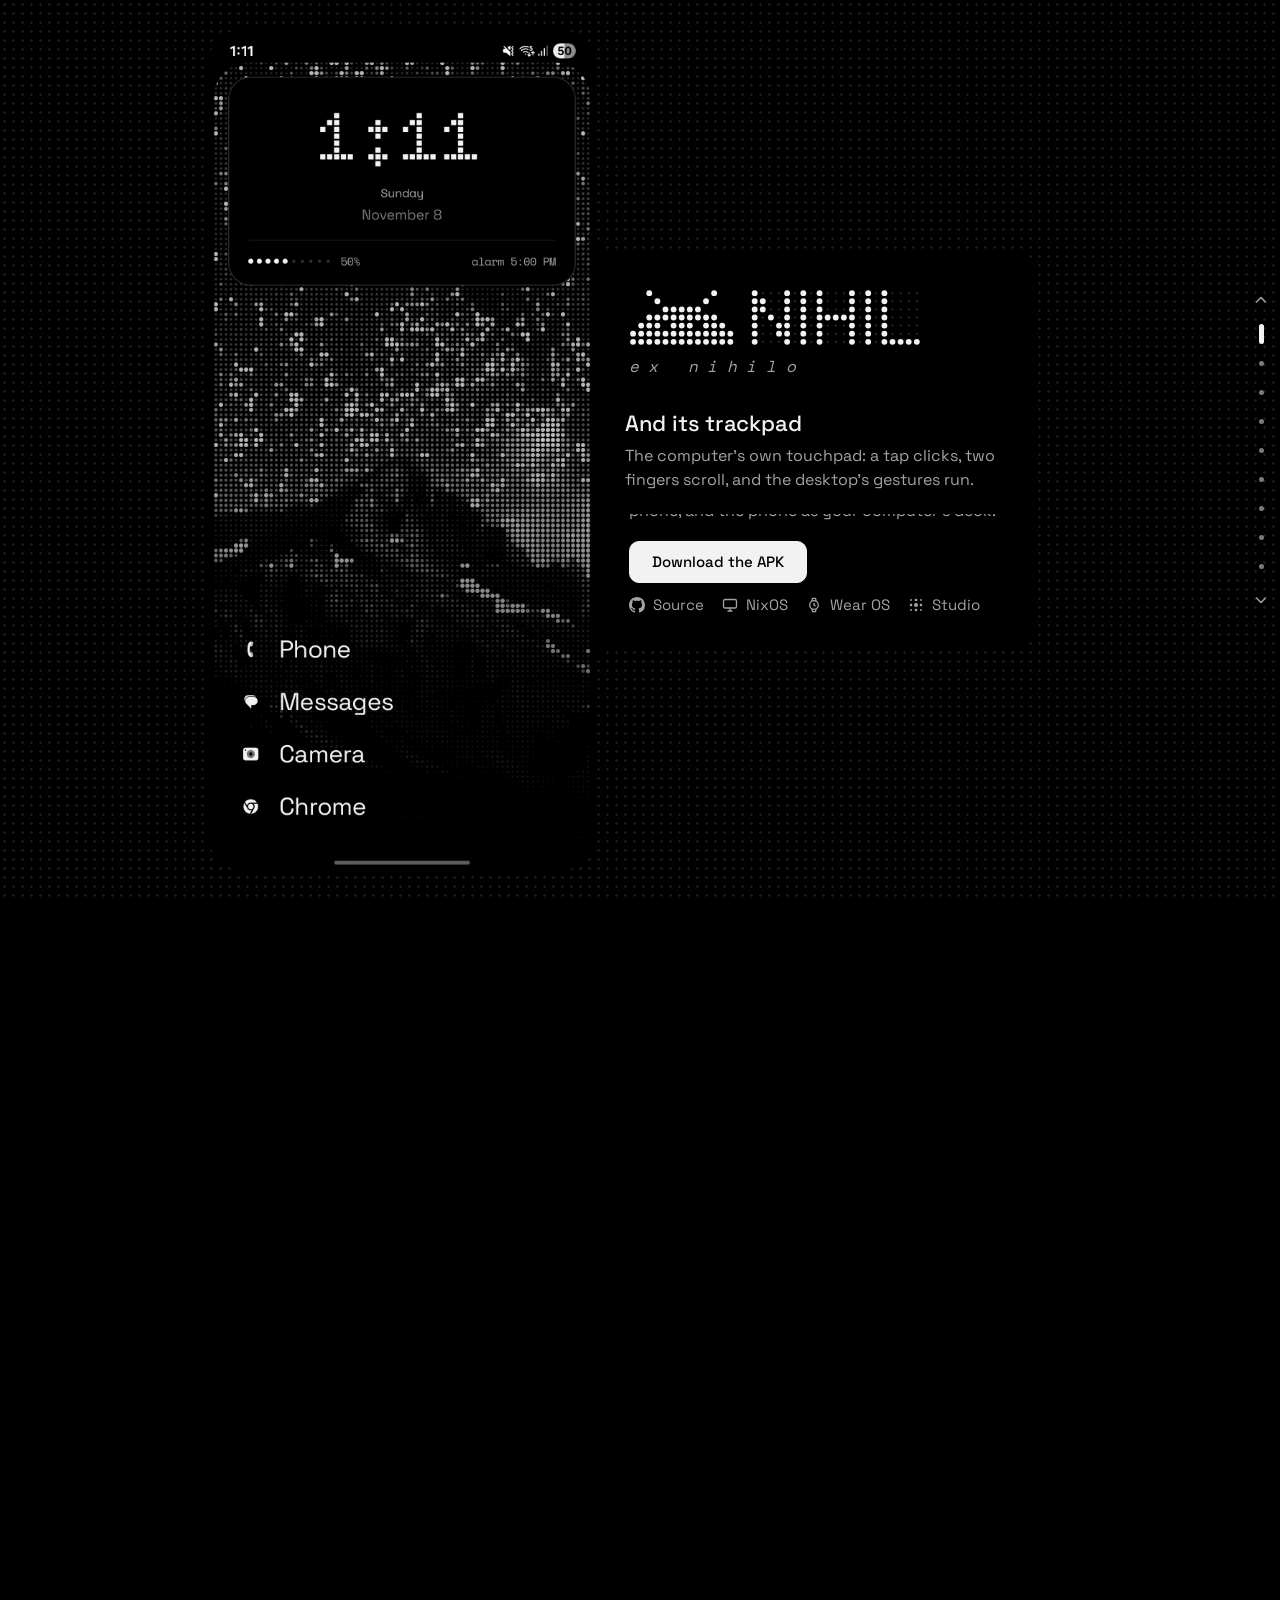
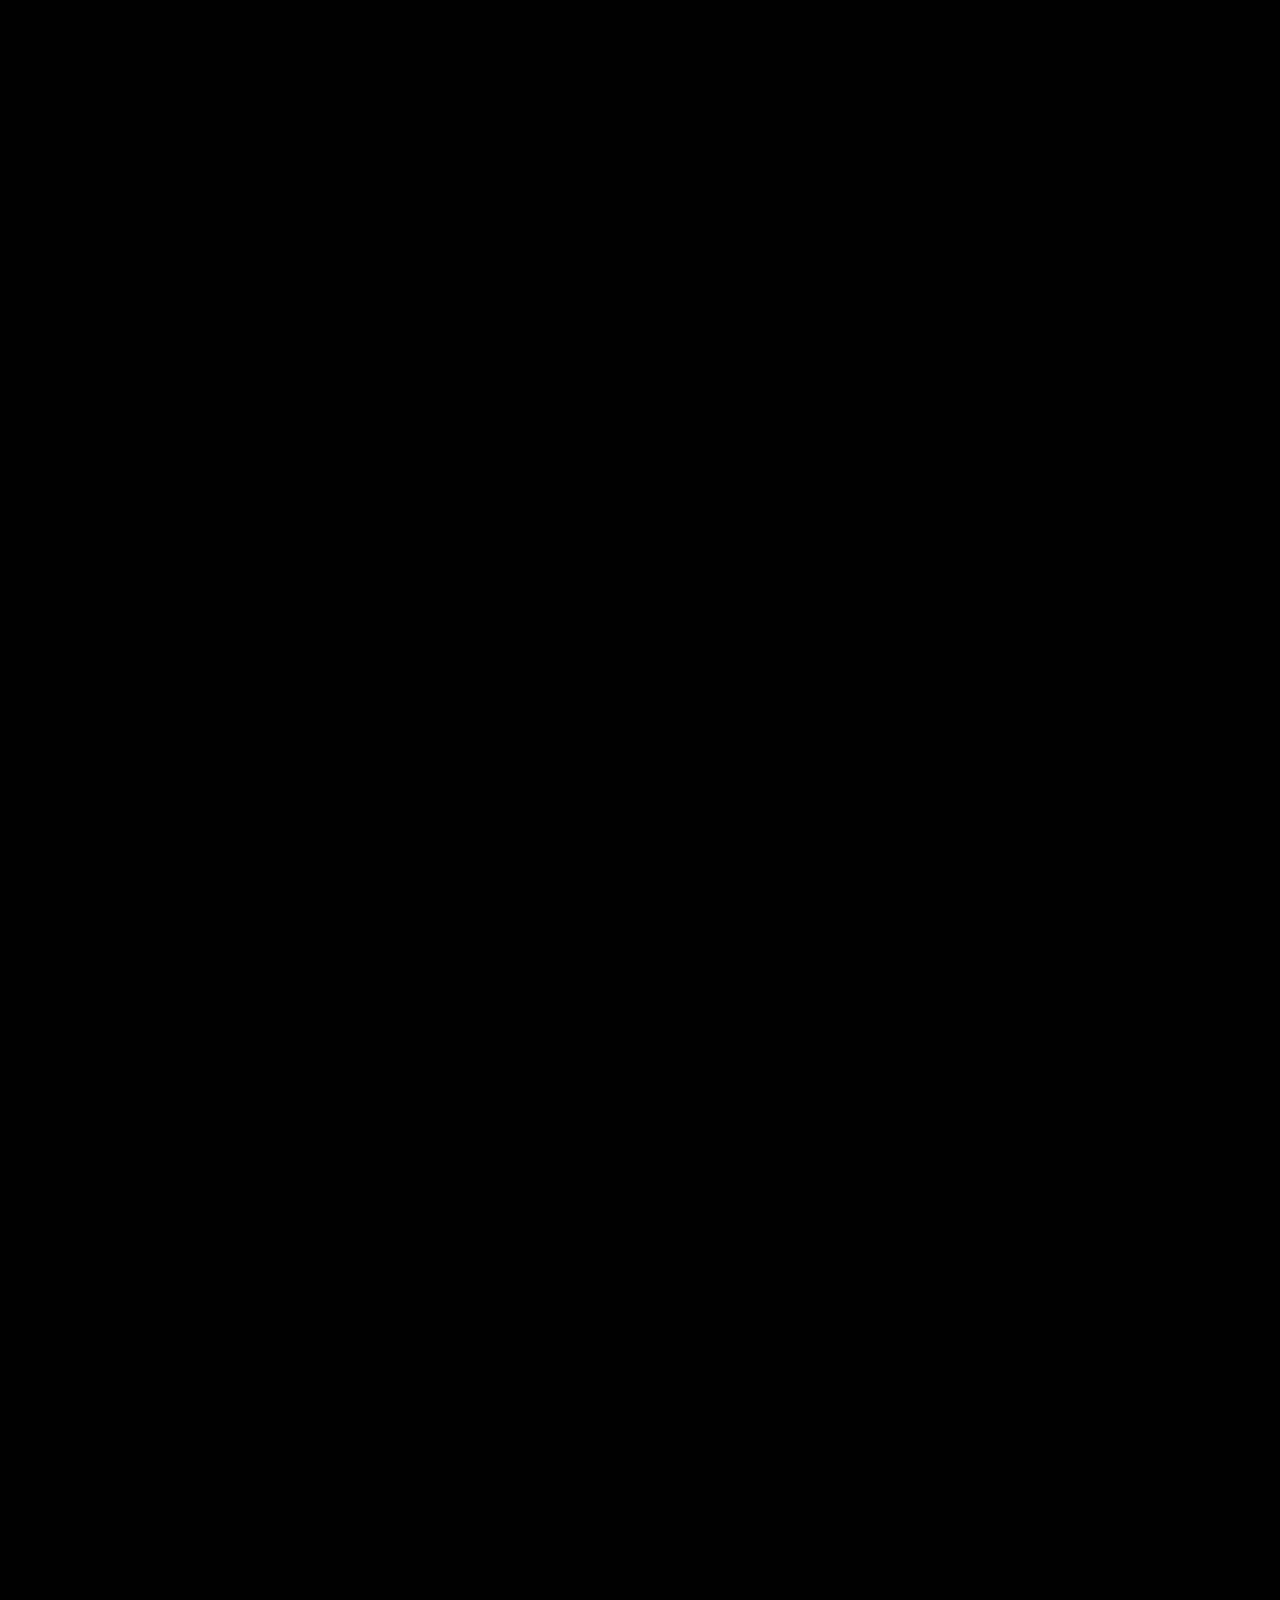
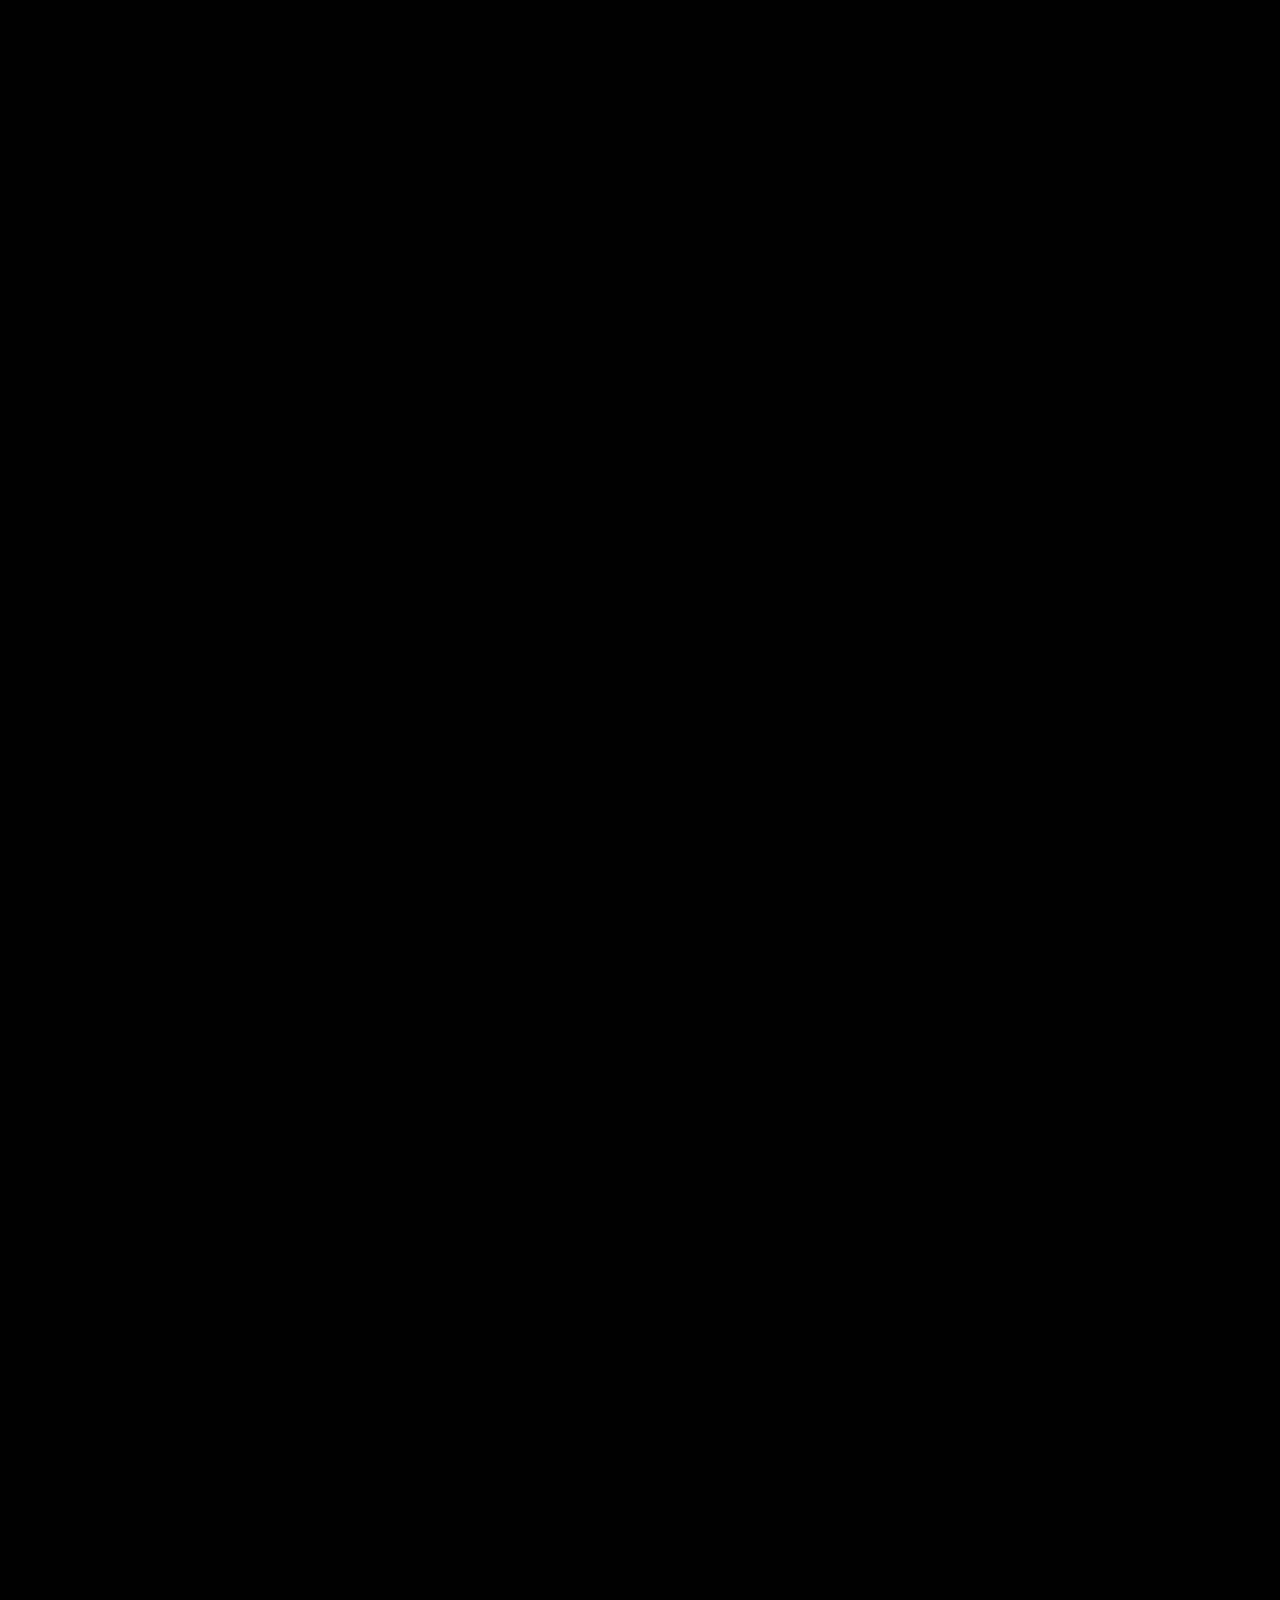
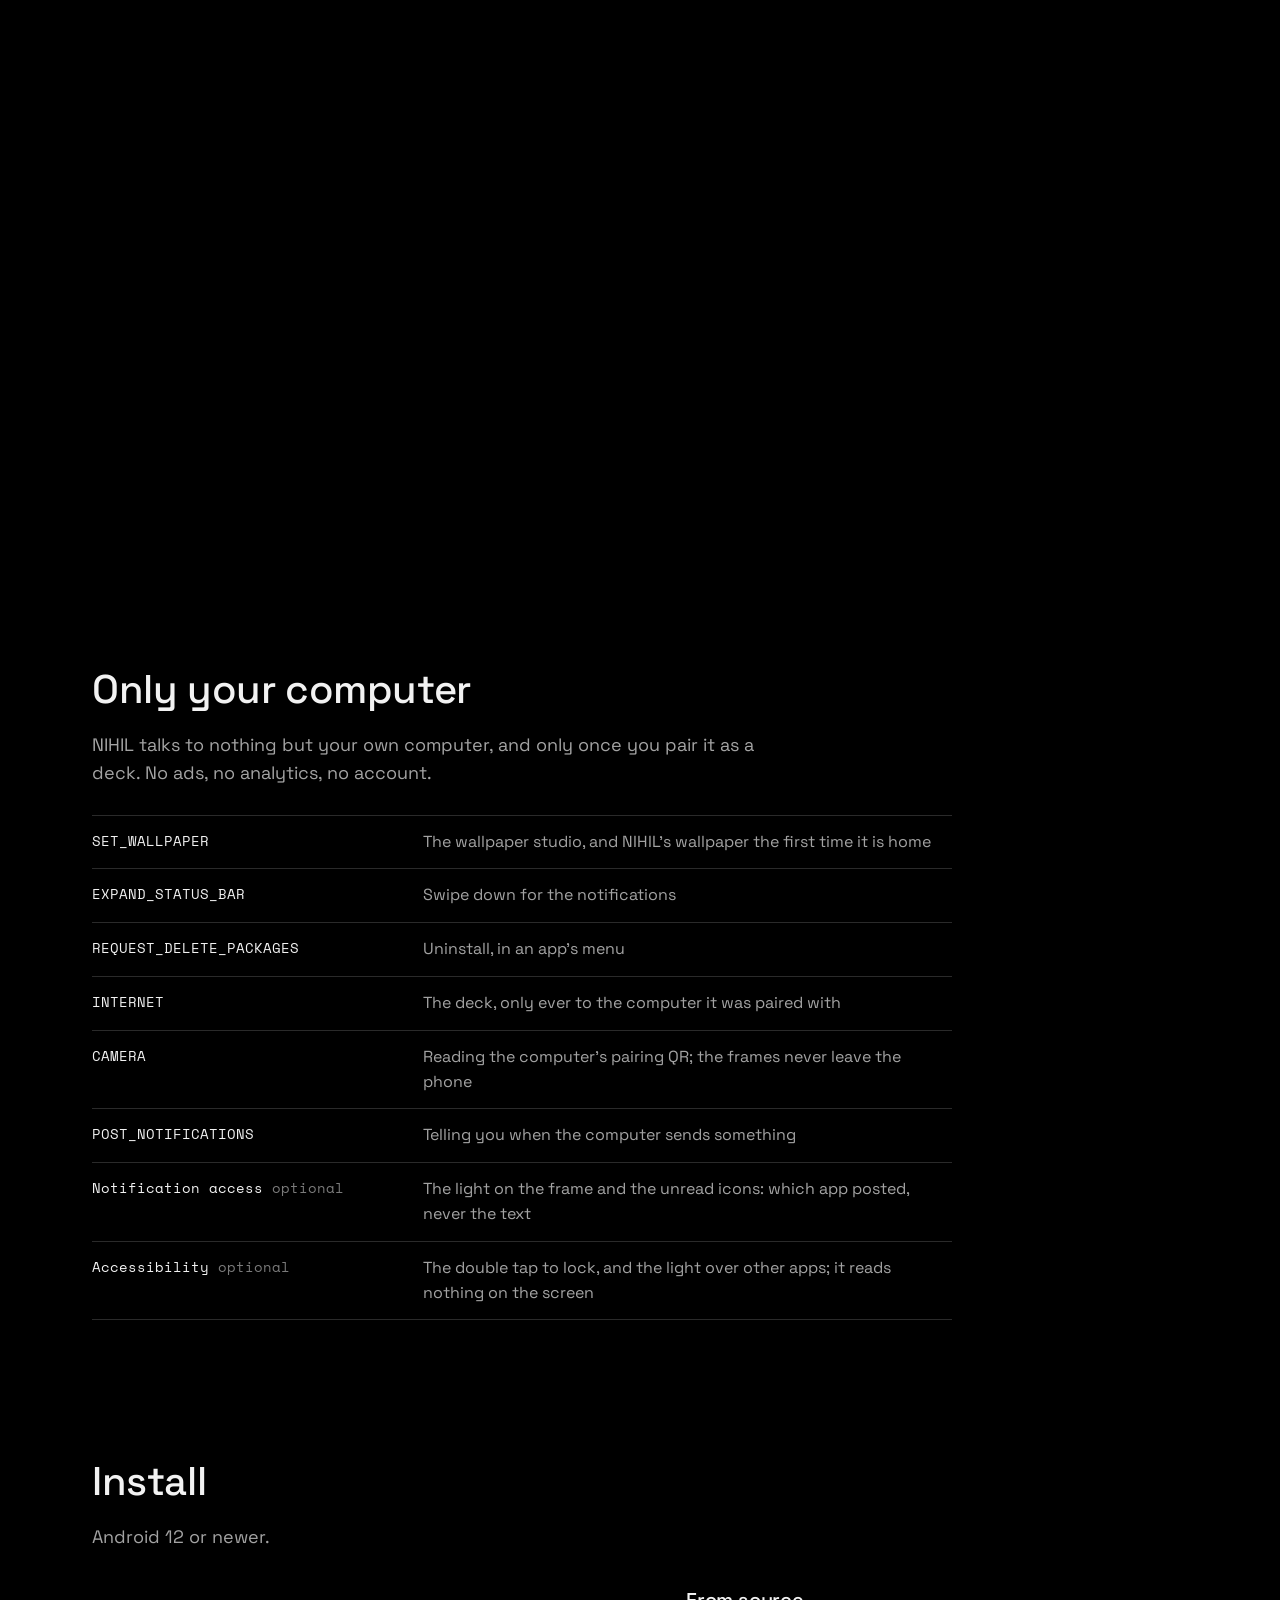
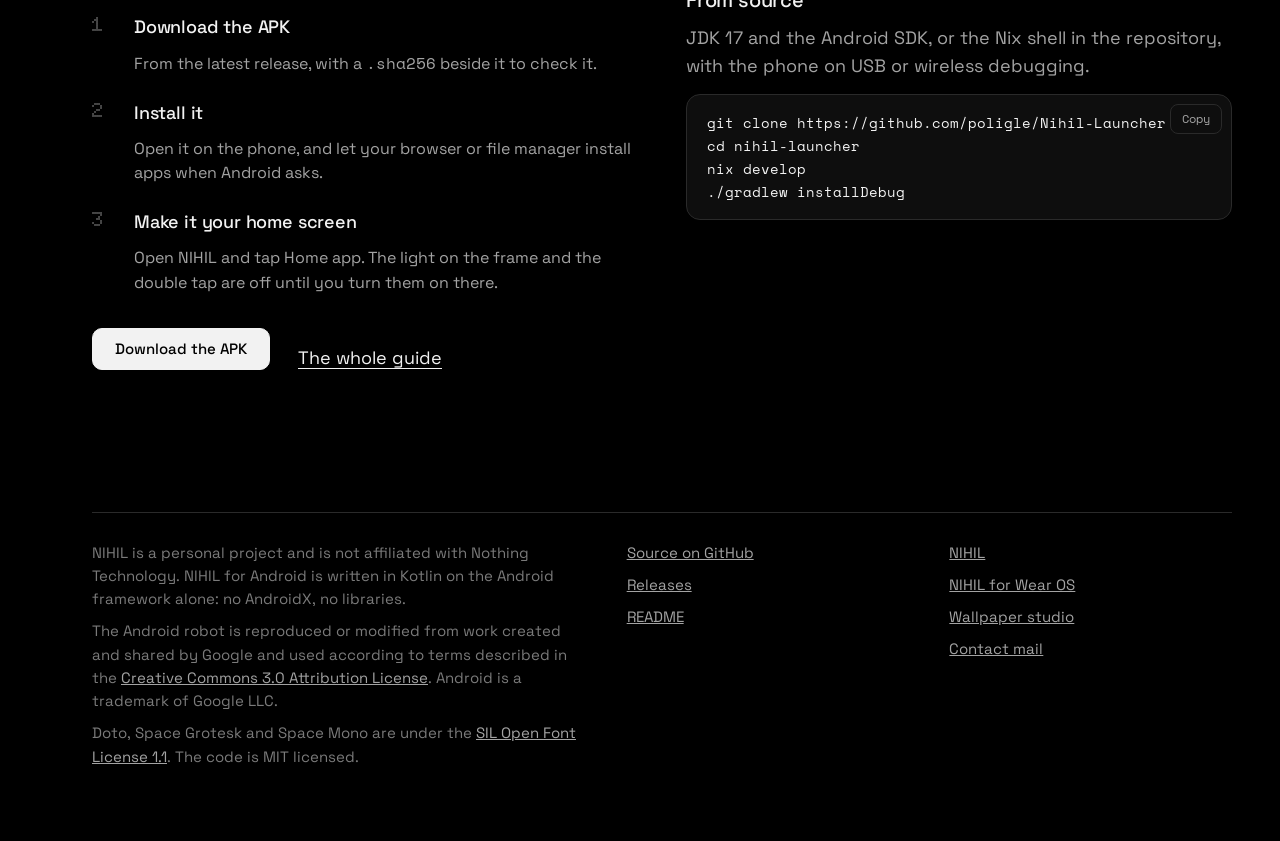
==== commit bdfc196b: "Docs: what reference.md left out, one name each, and the rest reference.md said every option lived i" ====
--- a/docs/android/index.html
+++ b/docs/android/index.html
@@ -3,7 +3,7 @@
 <head>
 <meta charset="utf-8">
 <meta name="viewport" content="width=device-width, initial-scale=1">
-<title>NIHIL Launcher</title>
+<title>NIHIL for Android</title>
 <meta name="description" content="The NIHIL language on the phone: the wallpaper set into a black frame, a clock made of LEDs, a drawer that grows out of the frame, and the phone as a deck and a trackpad for your computer. Open source, no ads, no tracking.">
 <meta name="theme-color" content="#000000">
 <meta name="color-scheme" content="dark">
@@ -15,9 +15,11 @@
 <meta property="og:title" content="NIHIL for Android">
 <meta property="og:description" content="A monochrome, dot-matrix launcher for Android.">
 <meta property="og:url" content="https://nihilshell.com/android/">
+<meta property="og:site_name" content="NIHIL">
 <meta property="og:image" content="https://nihilshell.com/assets/og-android.png">
 <meta property="og:image:width" content="1280">
 <meta property="og:image:height" content="640">
+<meta property="og:image:alt" content="NIHIL in dots, ex nihilo: a monochrome, dot-matrix launcher for Android">
 <meta name="twitter:card" content="summary_large_image">
 <link rel="preload" href="../assets/fonts/space-grotesk.woff" as="font" type="font/woff" crossorigin>
 <script>document.documentElement.classList.add("js", "staging");</script>
@@ -98,7 +100,7 @@
 <header class="bar">
   <a class="bar-start" href="#top" aria-label="NIHIL for Android, back to the top">
     <span class="mark">
-      <svg viewBox="0 0 70 70" aria-hidden="true"><g fill="#F2F2F2"><circle cx="35" cy="5" r="3.6"/><circle cx="25" cy="15" r="3.6"/><circle cx="45" cy="15" r="3.6"/><circle cx="15" cy="25" r="3.6"/><circle cx="55" cy="25" r="3.6"/><circle cx="5" cy="35" r="3.6"/><circle cx="15" cy="35" r="3.6"/><circle cx="25" cy="35" r="3.6"/><circle cx="35" cy="35" r="3.6"/><circle cx="45" cy="35" r="3.6"/><circle cx="55" cy="35" r="3.6"/><circle cx="65" cy="35" r="3.6"/><circle cx="15" cy="45" r="3.6"/><circle cx="55" cy="45" r="3.6"/><circle cx="15" cy="55" r="3.6"/><circle cx="35" cy="55" r="3.6"/><circle cx="55" cy="55" r="3.6"/><circle cx="15" cy="65" r="3.6"/><circle cx="35" cy="65" r="3.6"/><circle cx="55" cy="65" r="3.6"/></g></svg>
+      <svg viewBox="25.61 25.61 56.78 56.78" aria-hidden="true"><g fill="#F2F2F2"><circle cx="36.14" cy="40.61" r="1.61"/><circle cx="71.86" cy="40.61" r="1.61"/><circle cx="40.61" cy="45.07" r="1.61"/><circle cx="67.39" cy="45.07" r="1.61"/><circle cx="45.07" cy="49.54" r="1.61"/><circle cx="49.54" cy="49.54" r="1.61"/><circle cx="54.00" cy="49.54" r="1.61"/><circle cx="58.46" cy="49.54" r="1.61"/><circle cx="62.93" cy="49.54" r="1.61"/><circle cx="36.14" cy="54.00" r="1.61"/><circle cx="40.61" cy="54.00" r="1.61"/><circle cx="45.07" cy="54.00" r="1.61"/><circle cx="49.54" cy="54.00" r="1.61"/><circle cx="54.00" cy="54.00" r="1.61"/><circle cx="58.46" cy="54.00" r="1.61"/><circle cx="62.93" cy="54.00" r="1.61"/><circle cx="67.39" cy="54.00" r="1.61"/><circle cx="71.86" cy="54.00" r="1.61"/><circle cx="31.68" cy="58.46" r="1.61"/><circle cx="36.14" cy="58.46" r="1.61"/><circle cx="40.61" cy="58.46" r="1.61"/><circle cx="49.54" cy="58.46" r="1.61"/><circle cx="54.00" cy="58.46" r="1.61"/><circle cx="58.46" cy="58.46" r="1.61"/><circle cx="67.39" cy="58.46" r="1.61"/><circle cx="71.86" cy="58.46" r="1.61"/><circle cx="76.32" cy="58.46" r="1.61"/><circle cx="27.22" cy="62.93" r="1.61"/><circle cx="31.68" cy="62.93" r="1.61"/><circle cx="36.14" cy="62.93" r="1.61"/><circle cx="40.61" cy="62.93" r="1.61"/><circle cx="45.07" cy="62.93" r="1.61"/><circle cx="49.54" cy="62.93" r="1.61"/><circle cx="54.00" cy="62.93" r="1.61"/><circle cx="58.46" cy="62.93" r="1.61"/><circle cx="62.93" cy="62.93" r="1.61"/><circle cx="67.39" cy="62.93" r="1.61"/><circle cx="71.86" cy="62.93" r="1.61"/><circle cx="76.32" cy="62.93" r="1.61"/><circle cx="80.78" cy="62.93" r="1.61"/><circle cx="27.22" cy="67.39" r="1.61"/><circle cx="31.68" cy="67.39" r="1.61"/><circle cx="36.14" cy="67.39" r="1.61"/><circle cx="40.61" cy="67.39" r="1.61"/><circle cx="45.07" cy="67.39" r="1.61"/><circle cx="49.54" cy="67.39" r="1.61"/><circle cx="54.00" cy="67.39" r="1.61"/><circle cx="58.46" cy="67.39" r="1.61"/><circle cx="62.93" cy="67.39" r="1.61"/><circle cx="67.39" cy="67.39" r="1.61"/><circle cx="71.86" cy="67.39" r="1.61"/><circle cx="76.32" cy="67.39" r="1.61"/><circle cx="80.78" cy="67.39" r="1.61"/></g></svg>
     </span>
     <span class="word" aria-hidden="true">NIHIL</span>
   </a>
@@ -110,7 +112,7 @@
     </ul>
   </nav>
   <div class="bar-end">
-    <a href="../" aria-label="NIHIL for NixOS" title="NIHIL for NixOS"><svg viewBox="0 0 16 16" fill="none" stroke="currentColor" stroke-width="1.3" stroke-linecap="round" stroke-linejoin="round" aria-hidden="true"><rect x="1.5" y="2.5" width="13" height="8.5" rx="1.6"/><path d="M6 14h4M8 11v3"/></svg></a>
+    <a href="../" aria-label="NIHIL" title="NIHIL"><svg viewBox="0 0 16 16" fill="none" stroke="currentColor" stroke-width="1.3" stroke-linecap="round" stroke-linejoin="round" aria-hidden="true"><rect x="1.5" y="2.5" width="13" height="8.5" rx="1.6"/><path d="M6 14h4M8 11v3"/></svg></a>
     <a href="../wear/" aria-label="NIHIL for Wear OS" title="NIHIL for Wear OS"><svg viewBox="0 0 16 16" fill="none" stroke="currentColor" stroke-width="1.3" stroke-linecap="round" stroke-linejoin="round" aria-hidden="true"><circle cx="8" cy="8" r="4.3"/><path d="M6 3.9 6.5 1.3h3L10 3.9M6 12.1l.5 2.6h3l.5-2.6M8 6.3V8l1.1.9"/></svg></a>
     <a href="../studio/" aria-label="Wallpaper studio" title="Wallpaper studio"><svg viewBox="0 0 16 16" fill="currentColor" aria-hidden="true"><circle cx="3" cy="3" r="0.9"/><circle cx="8" cy="3" r="1.3"/><circle cx="13" cy="3" r="0.9"/><circle cx="3" cy="8" r="1.3"/><circle cx="8" cy="8" r="2"/><circle cx="13" cy="8" r="1.3"/><circle cx="3" cy="13" r="0.9"/><circle cx="8" cy="13" r="1.3"/><circle cx="13" cy="13" r="0.9"/></svg></a>
     <a href="https://github.com/poligle/Nihil-Launcher" aria-label="Source code on GitHub" title="Source code on GitHub"><svg viewBox="0 0 16 16" fill="currentColor" aria-hidden="true"><path d="M8 0C3.58 0 0 3.58 0 8c0 3.54 2.29 6.53 5.47 7.59.4.07.55-.17.55-.38 0-.19-.01-.82-.01-1.49-2.01.37-2.53-.49-2.69-.94-.09-.23-.48-.94-.82-1.13-.28-.15-.68-.52-.01-.53.63-.01 1.08.58 1.23.82.72 1.21 1.87.87 2.33.66.07-.52.28-.87.51-1.07-1.78-.2-3.64-.89-3.64-3.95 0-.87.31-1.59.82-2.15-.08-.2-.36-1.02.08-2.12 0 0 .67-.21 2.2.82.64-.18 1.32-.27 2-.27.68 0 1.36.09 2 .27 1.53-1.04 2.2-.82 2.2-.82.44 1.1.16 1.92.08 2.12.51.56.82 1.27.82 2.15 0 3.07-1.87 3.75-3.65 3.95.29.25.54.73.54 1.48 0 1.07-.01 1.93-.01 2.2 0 .21.15.46.55.38A8.013 8.013 0 0016 8c0-4.42-3.58-8-8-8z"/></svg></a>
@@ -123,16 +125,16 @@
       <div class="device">
         <div class="shots">
           <img class="on" src="../assets/screens/android/home.webp" width="1080" height="2340" fetchpriority="high" alt="NIHIL's home screen: the clock's card with the time in dots, the day, the date, the battery LEDs, the next alarm and unread apps, and the favourites over a dot-matrix night sky.">
-          <img alt="" width="1080" height="2340">
-        </div>
-      </div>
-    </div>
-    <ol class="says">
+          <img src="../assets/screens/android/home.webp" alt="" width="1080" height="2340">
+        </div>
+      </div>
+    </div>
+    <ol class="says" aria-live="polite">
       <li class="say hero on" data-name="Home" data-src="../assets/screens/android/home.webp"
         data-alt="NIHIL's home screen: the clock's card with the time in dots, the day, the date, the battery LEDs, the next alarm and unread apps, and the favourites over a dot-matrix night sky.">
         <div class="wordmark" id="wordmark"><img src="nihil-logo-dark.svg" alt="NIHIL" width="370" height="90"></div>
         <p class="motto"><i>ex nihilo</i></p>
-        <h1>A dot&#8209;matrix launcher for Android</h1>
+        <h1>A <span class="nowrap">dot-matrix</span> launcher for Android</h1>
         <p>The desktop's frame, clock and light on the phone, and the phone as your computer's deck.</p>
         <div class="actions">
           <a class="key accent" href="https://github.com/poligle/Nihil-Launcher/releases/latest">Download the APK</a>
@@ -208,6 +210,7 @@
         <div><dt>REQUEST_DELETE_PACKAGES</dt><dd>Uninstall, in an app's menu</dd></div>
         <div><dt>INTERNET</dt><dd>The deck, only ever to the computer it was paired with</dd></div>
         <div><dt>CAMERA</dt><dd>Reading the computer's pairing QR; the frames never leave the phone</dd></div>
+        <div><dt>POST_NOTIFICATIONS</dt><dd>Telling you when the computer sends something</dd></div>
         <div><dt>Notification access <span>optional</span></dt><dd>The light on the frame and the unread icons: which app posted, never the text</dd></div>
         <div><dt>Accessibility <span>optional</span></dt><dd>The double tap to lock, and the light over other apps; it reads nothing on the screen</dd></div>
       </dl>
@@ -254,7 +257,7 @@
       <p><a href="https://github.com/poligle/Nihil-Launcher#readme">README</a></p>
     </div>
     <div>
-      <p><a href="../">NIHIL for NixOS</a></p>
+      <p><a href="../">NIHIL</a></p>
       <p><a href="../wear/">NIHIL for Wear OS</a></p>
       <p><a href="../studio/">Wallpaper studio</a></p>
       <p><a href="mailto:dev@nihilshell.com">Contact mail</a></p>
--- a/docs/assets/site.css
+++ b/docs/assets/site.css
@@ -26,7 +26,7 @@
   --joint: 22px;
   --drawer: #000000;
   --fast: 140ms;
-  --normal: 260ms;
+  --normal: 240ms;
   --slow: 480ms;
   --ease: cubic-bezier(0.2, 0, 0, 1);
 }
@@ -52,6 +52,7 @@
 button { font: inherit; color: inherit; }
 h1, h2, h3 { font-weight: 500; margin: 0; letter-spacing: -0.01em; }
 p { margin: 0 0 14px; }
+.nowrap { white-space: nowrap; }
 .sr-only { position: absolute; width: 1px; height: 1px; overflow: hidden; clip: rect(0 0 0 0); white-space: nowrap; }
 .skip:focus { position: fixed; z-index: 70; top: 14px; left: 14px; width: auto; height: auto; clip: auto; padding: 8px 14px; border-radius: 8px; background: var(--ink); color: var(--void); text-decoration: none; }
 
